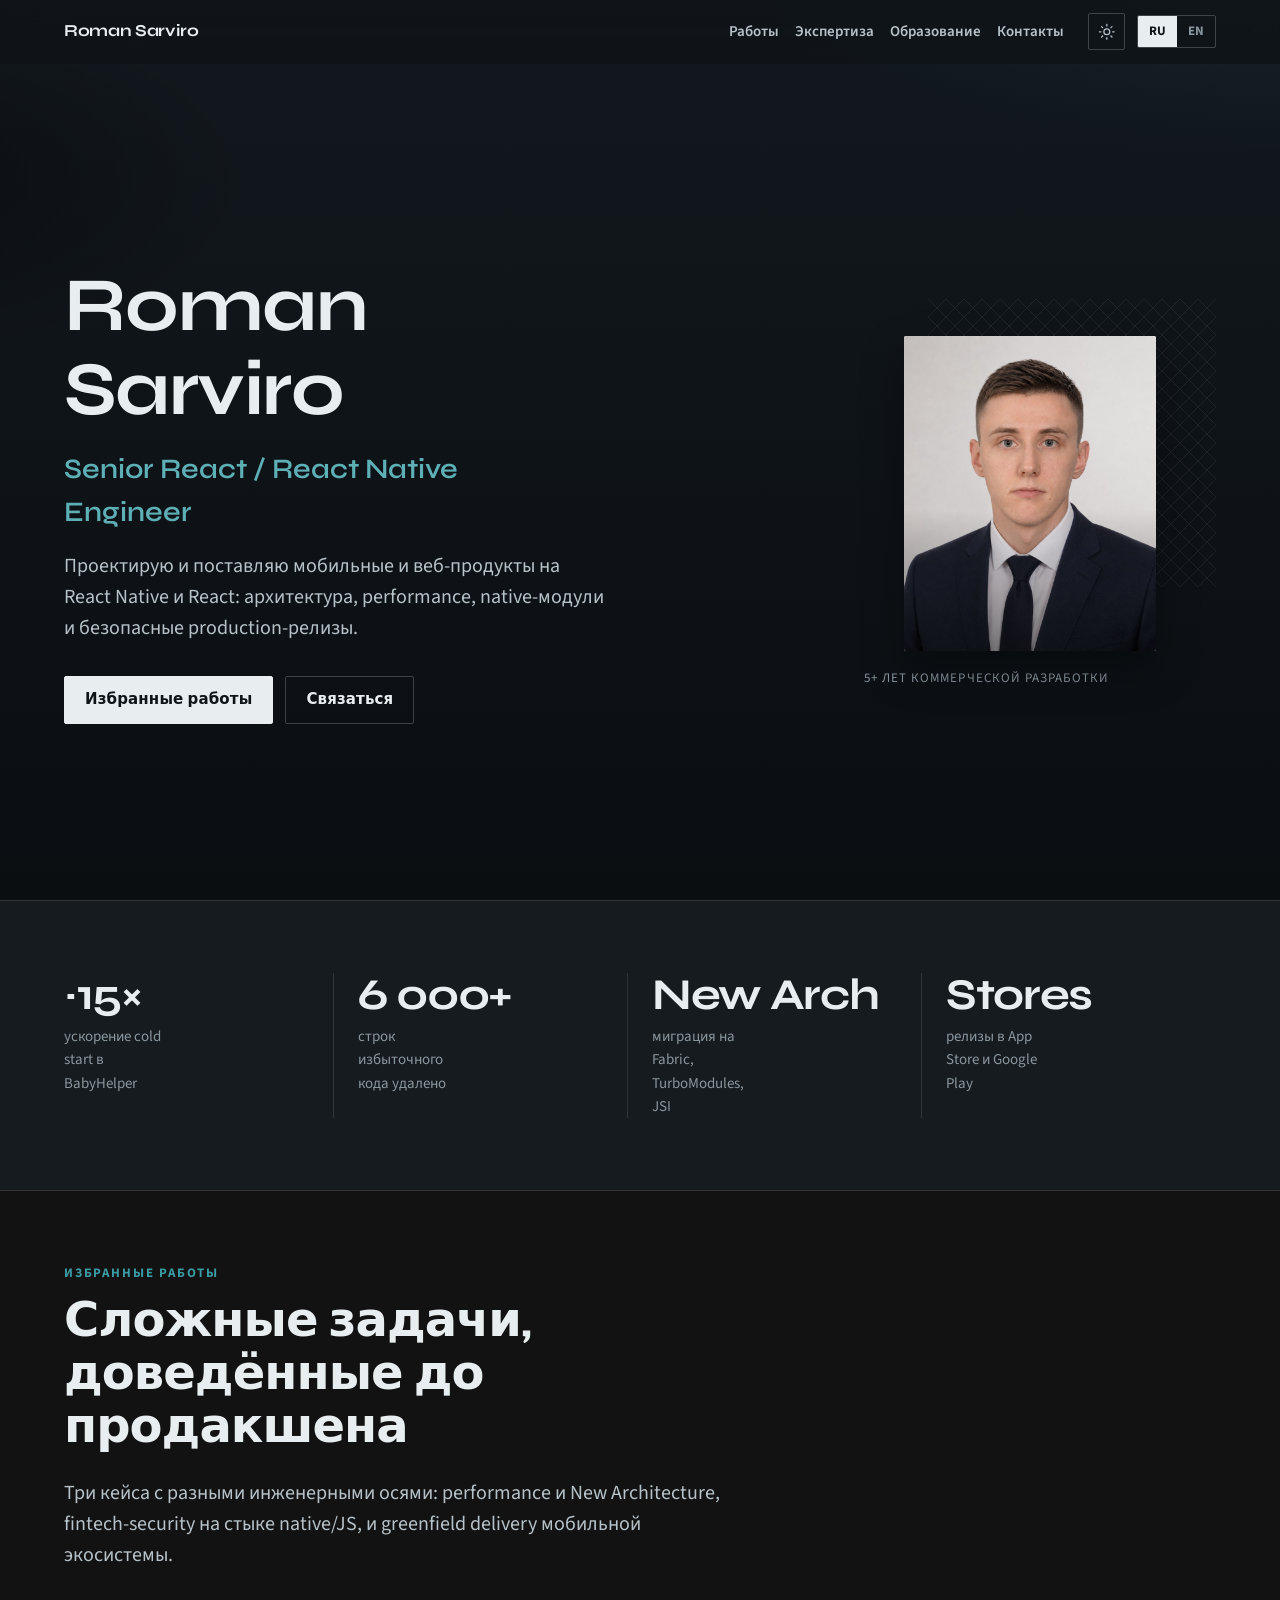
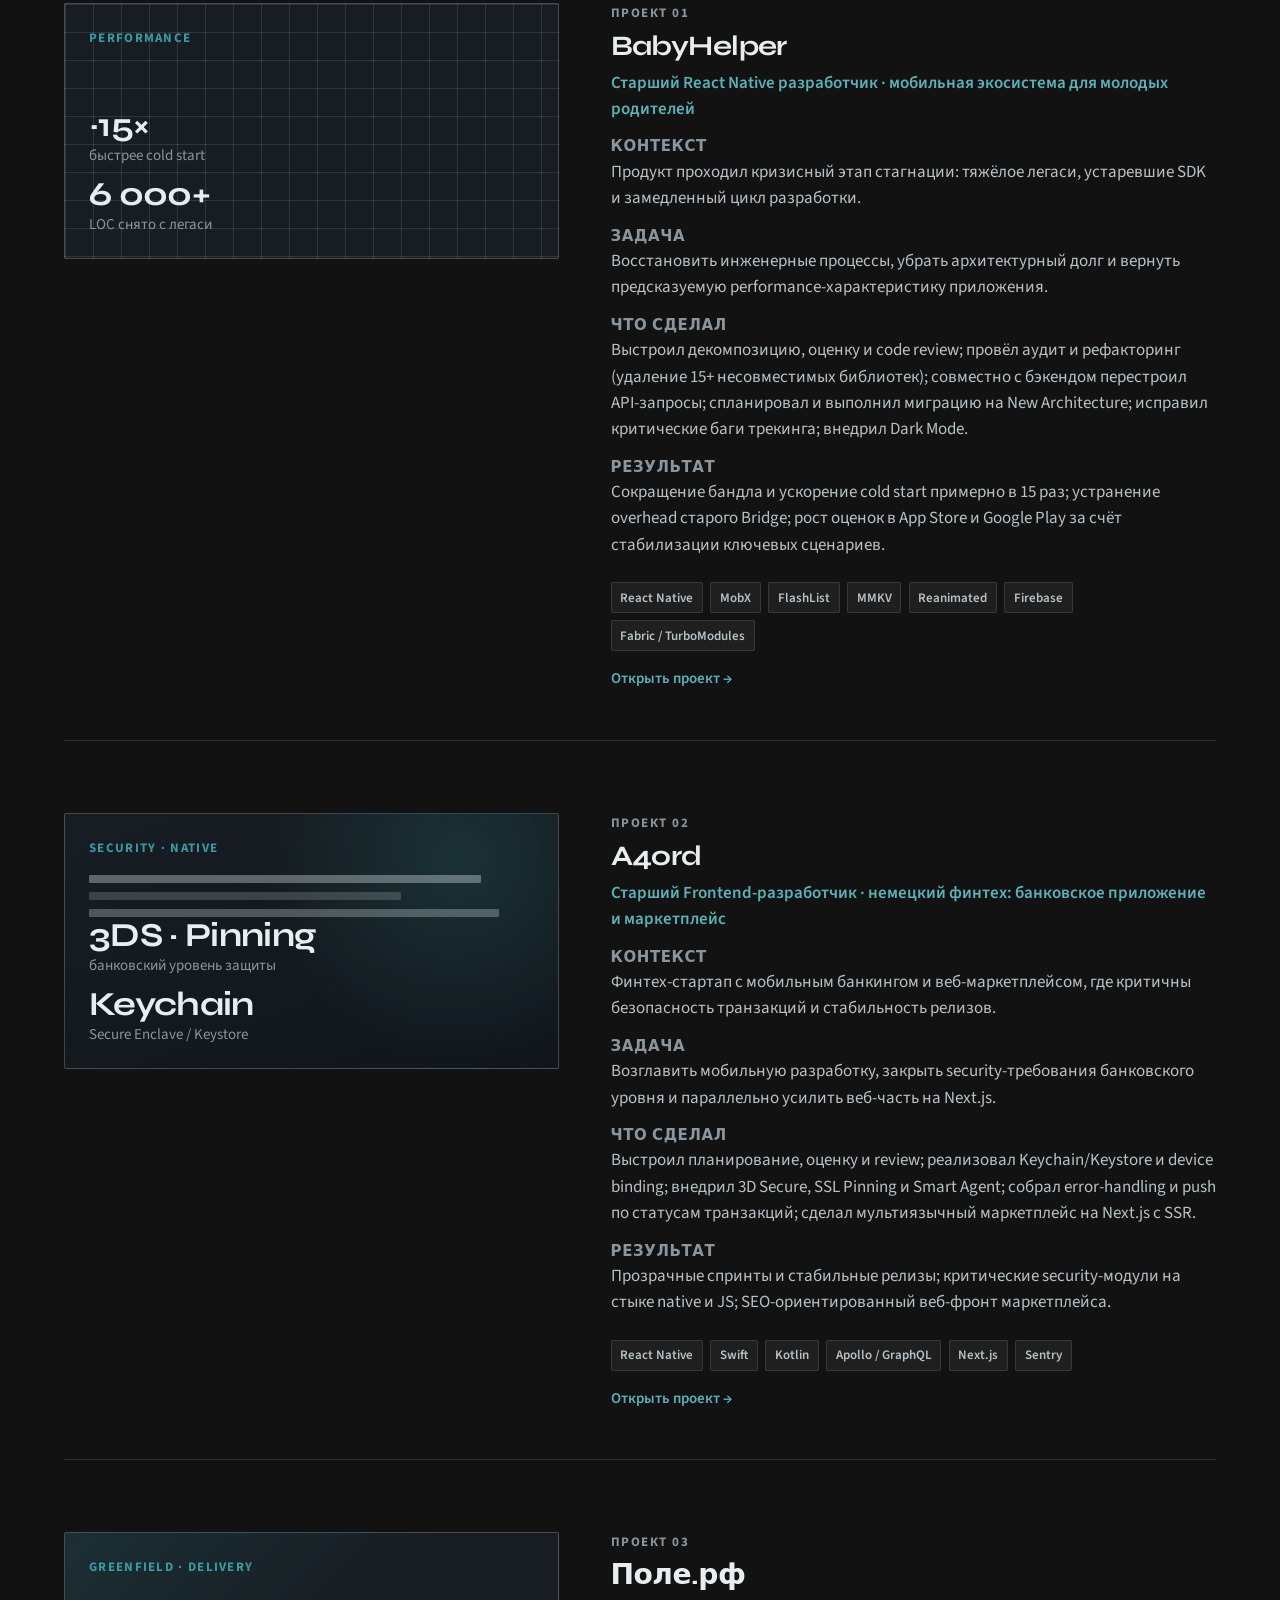
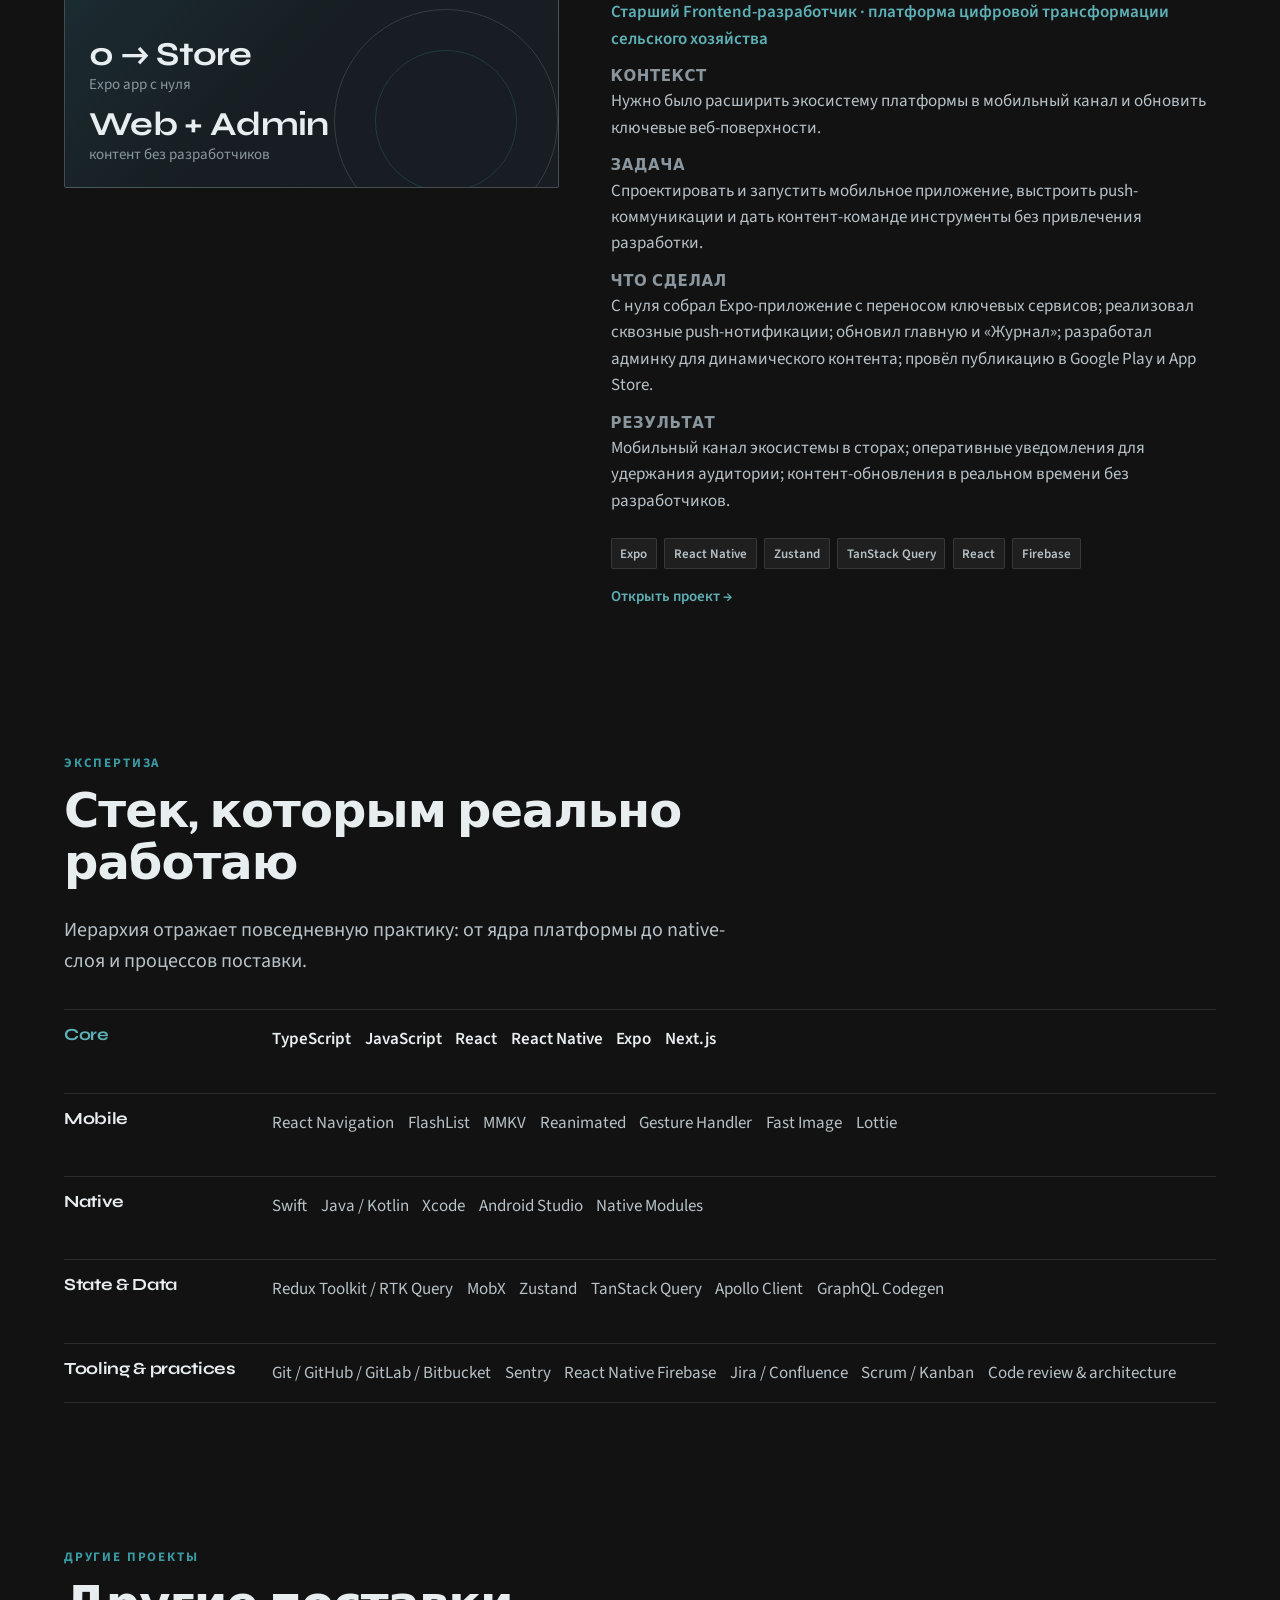
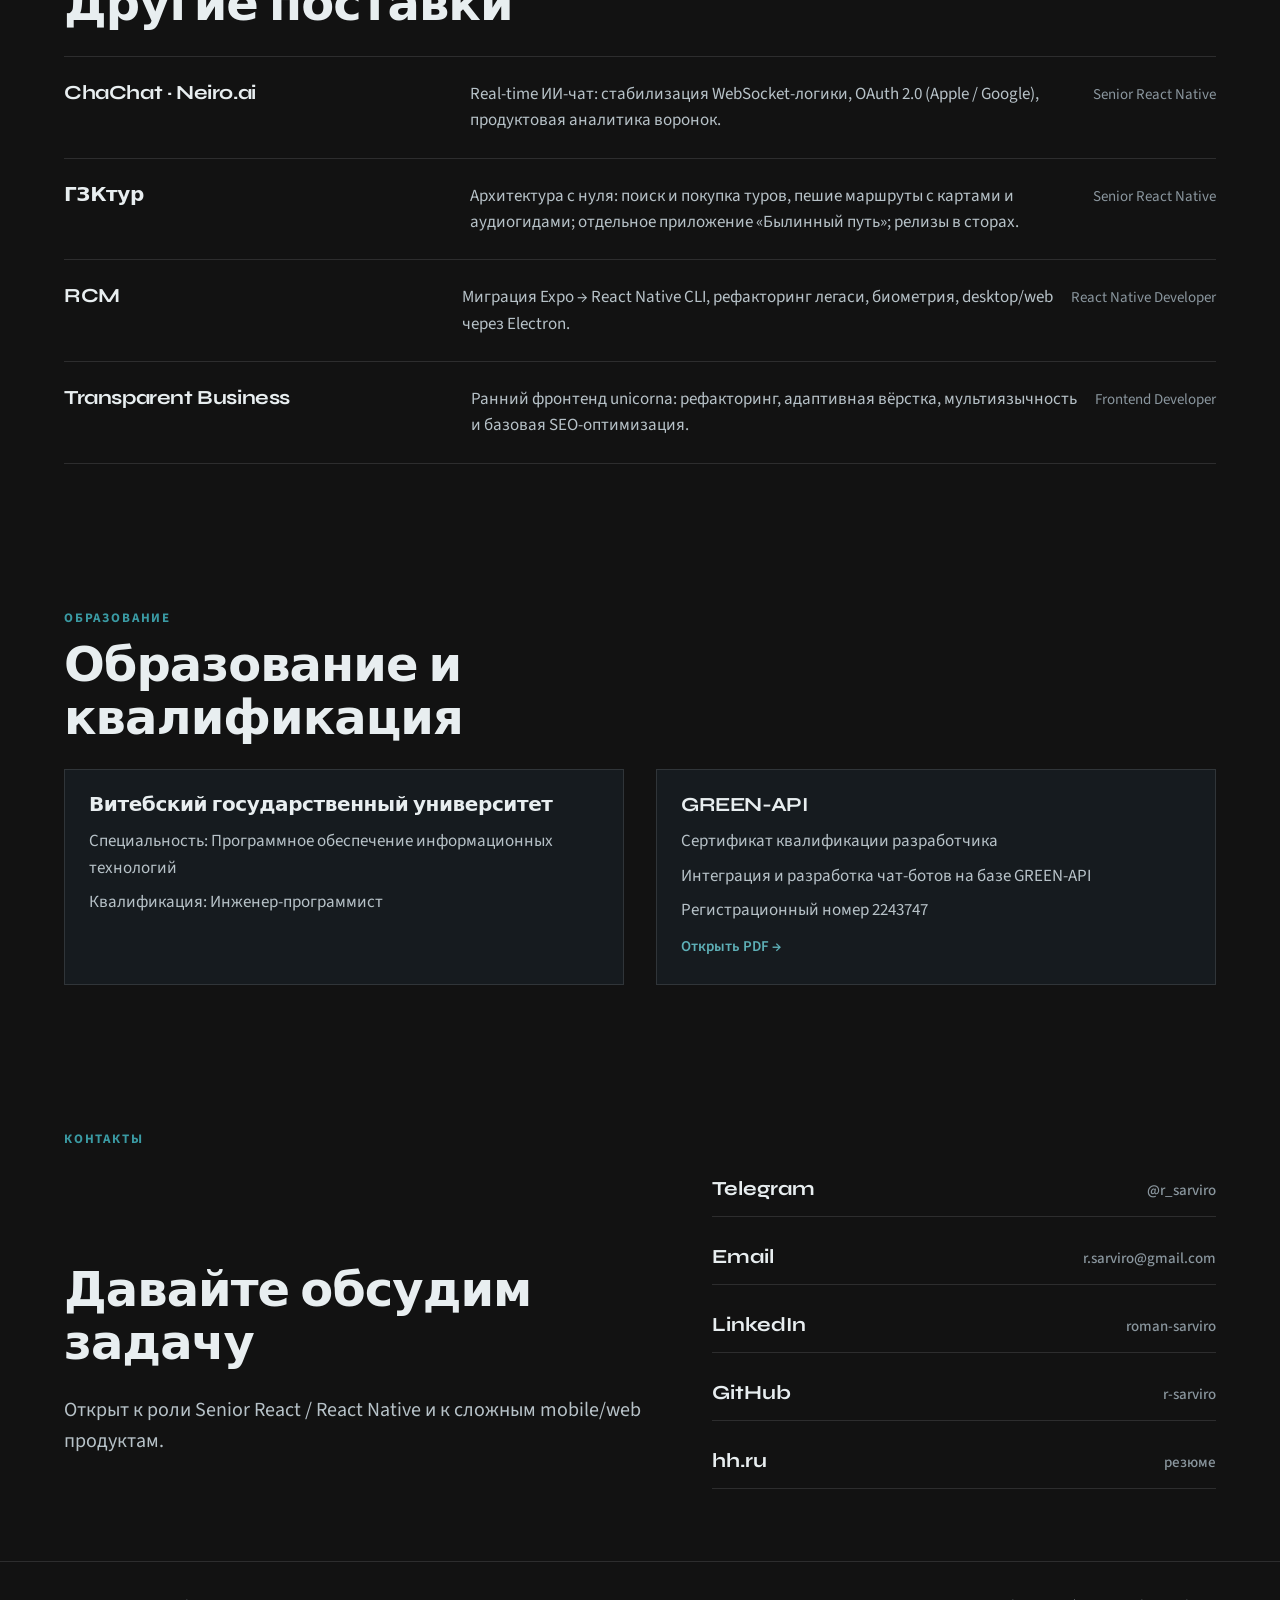
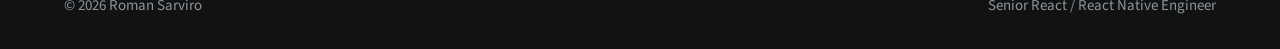
==== index.html @ 46eb02fe "Default to dark theme when no preference is stored." ====
<!DOCTYPE html>
<html lang="ru">
<head>
  <meta charset="utf-8">
  <meta name="viewport" content="width=device-width, initial-scale=1">
  <script>
    (() => {
      const k = "portfolio-theme";
      const stored = localStorage.getItem(k);
      const theme = stored || "dark";
      document.documentElement.setAttribute("data-theme", theme);
    })();
  </script>
  <title>Roman Sarviro — Senior React / React Native Engineer</title>
  <meta name="description" content="Портфолио Сарвиро Романа: Senior React / React Native инженер. Архитектура, performance, native-модули, production delivery и security-sensitive разработка.">
  <meta name="author" content="Roman Sarviro">
  <link rel="canonical" href="https://r-sarviro.github.io/portfolio/">
  <link rel="alternate" hreflang="ru" href="https://r-sarviro.github.io/portfolio/">
  <link rel="alternate" hreflang="en" href="https://r-sarviro.github.io/portfolio/en/">
  <link rel="alternate" hreflang="x-default" href="https://r-sarviro.github.io/portfolio/">

  <meta property="og:type" content="website">
  <meta property="og:locale" content="ru_RU">
  <meta property="og:title" content="Roman Sarviro — Senior React / React Native Engineer">
  <meta property="og:description" content="Mobile engineering, architecture, performance, native modules и production delivery.">
  <meta property="og:url" content="https://r-sarviro.github.io/portfolio/">
  <meta property="og:image" content="https://r-sarviro.github.io/portfolio/assets/roman-sarviro.jpg">

  <meta name="twitter:card" content="summary_large_image">
  <meta name="twitter:title" content="Roman Sarviro — Senior React / React Native Engineer">
  <meta name="twitter:description" content="Mobile engineering, architecture, performance, native modules и production delivery.">
  <meta name="twitter:image" content="https://r-sarviro.github.io/portfolio/assets/roman-sarviro.jpg">

  <link rel="icon" href="./favicon.svg" type="image/svg+xml">
  <link rel="preconnect" href="https://fonts.googleapis.com">
  <link rel="preconnect" href="https://fonts.gstatic.com" crossorigin>
  <link href="https://fonts.googleapis.com/css2?family=Source+Sans+3:wght@400;500;600;700&family=Syne:wght@600;700&display=swap" rel="stylesheet">
  <link rel="stylesheet" href="./css/tokens.css">
  <link rel="stylesheet" href="./css/base.css">
  <link rel="stylesheet" href="./css/layout.css">
  <link rel="stylesheet" href="./css/components.css">
</head>
<body>
  <a class="skip-link" href="#main">К основному содержимому</a>

  <header class="site-header">
    <div class="header-inner">
      <a class="brand" href="#top">Roman Sarviro</a>
      <button class="nav-toggle" type="button" aria-expanded="false" aria-controls="site-nav" aria-label="Открыть меню">
        <span class="nav-toggle-bars" aria-hidden="true"><span></span><span></span><span></span></span>
      </button>
      <nav class="nav" id="site-nav" aria-label="Основная навигация">
        <ul class="nav-list">
          <li><a href="#work">Работы</a></li>
          <li><a href="#expertise">Экспертиза</a></li>
          <li><a href="#credentials">Образование</a></li>
          <li><a href="#contact">Контакты</a></li>
        </ul>
        <div class="nav-actions">
          <button
            type="button"
            class="theme-toggle"
            data-theme-toggle
            data-label-to-dark="Переключить на тёмную тему"
            data-label-to-light="Переключить на светлую тему"
            aria-pressed="false"
            aria-label="Переключить на тёмную тему"
          >
            <svg class="icon-moon" viewBox="0 0 24 24" aria-hidden="true">
              <path d="M21 14.5A8.5 8.5 0 0 1 9.5 3 7 7 0 1 0 21 14.5z"/>
            </svg>
            <svg class="icon-sun" viewBox="0 0 24 24" aria-hidden="true">
              <circle cx="12" cy="12" r="4"/>
              <path d="M12 2v2M12 20v2M4.9 4.9l1.4 1.4M17.7 17.7l1.4 1.4M2 12h2M20 12h2M4.9 19.1l1.4-1.4M17.7 6.3l1.4-1.4"/>
            </svg>
          </button>
          <div class="locale-switch" aria-label="Язык">
            <a href="./" aria-current="page">RU</a>
            <a href="./en/">EN</a>
          </div>
        </div>
      </nav>
    </div>
  </header>

  <main id="main">
    <section class="hero" id="top" aria-labelledby="hero-name">
      <div class="hero-copy">
        <h1 class="hero-name" id="hero-name">Roman Sarviro</h1>
        <p class="hero-role">Senior React / React Native Engineer</p>
        <p class="hero-lead">
          Проектирую и поставляю мобильные и веб-продукты на React Native и React:
          архитектура, performance, native-модули и безопасные production-релизы.
        </p>
        <div class="hero-actions">
          <a class="btn btn-primary" href="#work">Избранные работы</a>
          <a class="btn btn-ghost" href="#contact">Связаться</a>
        </div>
      </div>
      <div class="hero-media">
        <figure class="portrait-frame">
          <img
            src="./assets/roman-sarviro.jpg"
            alt="Портрет Романа Сарвиро"
            width="640"
            height="800"
            fetchpriority="high"
          >
        </figure>
        <p class="portrait-caption">5+ лет коммерческой разработки</p>
      </div>
    </section>

    <section class="impact" aria-label="Ключевые результаты">
      <div class="section">
        <div class="impact-grid reveal">
          <div class="impact-item">
            <div class="impact-value">~15×</div>
            <p class="impact-label">ускорение cold start в BabyHelper</p>
          </div>
          <div class="impact-item">
            <div class="impact-value">6&nbsp;000+</div>
            <p class="impact-label">строк избыточного кода удалено</p>
          </div>
          <div class="impact-item">
            <div class="impact-value">New Arch</div>
            <p class="impact-label">миграция на Fabric, TurboModules, JSI</p>
          </div>
          <div class="impact-item">
            <div class="impact-value">Stores</div>
            <p class="impact-label">релизы в App Store и Google Play</p>
          </div>
        </div>
      </div>
    </section>

    <section class="section" id="work" aria-labelledby="work-title">
      <p class="section-label reveal">Избранные работы</p>
      <h2 class="section-title reveal" id="work-title">Сложные задачи, доведённые до продакшена</h2>
      <p class="section-lead reveal">
        Три кейса с разными инженерными осями: performance и New Architecture,
        fintech-security на стыке native/JS, и greenfield delivery мобильной экосистемы.
      </p>

      <div class="cases">
        <article class="case reveal" aria-labelledby="case-babyhelper">
          <div class="case-visual viz-grid" aria-hidden="true">
            <div class="case-visual-inner">
              <span class="case-visual-tag">Performance</span>
              <div class="case-metric-stack">
                <p class="case-metric">~15×<span>быстрее cold start</span></p>
                <p class="case-metric">6&nbsp;000+<span>LOC снято с легаси</span></p>
              </div>
            </div>
          </div>
          <div class="case-body">
            <p class="case-kicker">Проект 01</p>
            <h3 class="case-title" id="case-babyhelper">
              <a href="https://babyhelper.ru/" target="_blank" rel="noopener noreferrer">BabyHelper</a>
            </h3>
            <p class="case-role">Старший React Native разработчик · мобильная экосистема для молодых родителей</p>
            <div class="case-story">
              <div class="case-step">
                <h4>Контекст</h4>
                <p>Продукт проходил кризисный этап стагнации: тяжёлое легаси, устаревшие SDK и замедленный цикл разработки.</p>
              </div>
              <div class="case-step">
                <h4>Задача</h4>
                <p>Восстановить инженерные процессы, убрать архитектурный долг и вернуть предсказуемую performance-характеристику приложения.</p>
              </div>
              <div class="case-step">
                <h4>Что сделал</h4>
                <p>Выстроил декомпозицию, оценку и code review; провёл аудит и рефакторинг (удаление 15+ несовместимых библиотек); совместно с бэкендом перестроил API-запросы; спланировал и выполнил миграцию на New Architecture; исправил критические баги трекинга; внедрил Dark Mode.</p>
              </div>
              <div class="case-step">
                <h4>Результат</h4>
                <p>Сокращение бандла и ускорение cold start примерно в 15 раз; устранение overhead старого Bridge; рост оценок в App Store и Google Play за счёт стабилизации ключевых сценариев.</p>
              </div>
            </div>
            <div class="tech-row" aria-label="Технологии">
              <span>React Native</span><span>MobX</span><span>FlashList</span><span>MMKV</span><span>Reanimated</span><span>Firebase</span><span>Fabric / TurboModules</span>
            </div>
            <a class="case-link" href="https://babyhelper.ru/" target="_blank" rel="noopener noreferrer">Открыть проект →</a>
          </div>
        </article>

        <article class="case reveal" aria-labelledby="case-a4ord">
          <div class="case-visual viz-security" aria-hidden="true">
            <div class="case-visual-inner">
              <span class="case-visual-tag">Security · Native</span>
              <div class="bars"><i></i><i></i><i></i></div>
              <div class="case-metric-stack">
                <p class="case-metric">3DS · Pinning<span>банковский уровень защиты</span></p>
                <p class="case-metric">Keychain<span>Secure Enclave / Keystore</span></p>
              </div>
            </div>
          </div>
          <div class="case-body">
            <p class="case-kicker">Проект 02</p>
            <h3 class="case-title" id="case-a4ord">
              <a href="https://a4ord.de/" target="_blank" rel="noopener noreferrer">A4ord</a>
            </h3>
            <p class="case-role">Старший Frontend-разработчик · немецкий финтех: банковское приложение и маркетплейс</p>
            <div class="case-story">
              <div class="case-step">
                <h4>Контекст</h4>
                <p>Финтех-стартап с мобильным банкингом и веб-маркетплейсом, где критичны безопасность транзакций и стабильность релизов.</p>
              </div>
              <div class="case-step">
                <h4>Задача</h4>
                <p>Возглавить мобильную разработку, закрыть security-требования банковского уровня и параллельно усилить веб-часть на Next.js.</p>
              </div>
              <div class="case-step">
                <h4>Что сделал</h4>
                <p>Выстроил планирование, оценку и review; реализовал Keychain/Keystore и device binding; внедрил 3D Secure, SSL Pinning и Smart Agent; собрал error-handling и push по статусам транзакций; сделал мультиязычный маркетплейс на Next.js с SSR.</p>
              </div>
              <div class="case-step">
                <h4>Результат</h4>
                <p>Прозрачные спринты и стабильные релизы; критические security-модули на стыке native и JS; SEO-ориентированный веб-фронт маркетплейса.</p>
              </div>
            </div>
            <div class="tech-row" aria-label="Технологии">
              <span>React Native</span><span>Swift</span><span>Kotlin</span><span>Apollo / GraphQL</span><span>Next.js</span><span>Sentry</span>
            </div>
            <a class="case-link" href="https://a4ord.de/" target="_blank" rel="noopener noreferrer">Открыть проект →</a>
          </div>
        </article>

        <article class="case reveal" aria-labelledby="case-pole">
          <div class="case-visual viz-launch" aria-hidden="true">
            <div class="viz-orbit"></div>
            <div class="case-visual-inner">
              <span class="case-visual-tag">Greenfield · Delivery</span>
              <div class="case-metric-stack">
                <p class="case-metric">0 → Store<span>Expo app с нуля</span></p>
                <p class="case-metric">Web + Admin<span>контент без разработчиков</span></p>
              </div>
            </div>
          </div>
          <div class="case-body">
            <p class="case-kicker">Проект 03</p>
            <h3 class="case-title" id="case-pole">
              <a href="https://xn--e1alid.xn--p1ai/" target="_blank" rel="noopener noreferrer">Поле.рф</a>
            </h3>
            <p class="case-role">Старший Frontend-разработчик · платформа цифровой трансформации сельского хозяйства</p>
            <div class="case-story">
              <div class="case-step">
                <h4>Контекст</h4>
                <p>Нужно было расширить экосистему платформы в мобильный канал и обновить ключевые веб-поверхности.</p>
              </div>
              <div class="case-step">
                <h4>Задача</h4>
                <p>Спроектировать и запустить мобильное приложение, выстроить push-коммуникации и дать контент-команде инструменты без привлечения разработки.</p>
              </div>
              <div class="case-step">
                <h4>Что сделал</h4>
                <p>С нуля собрал Expo-приложение с переносом ключевых сервисов; реализовал сквозные push-нотификации; обновил главную и «Журнал»; разработал админку для динамического контента; провёл публикацию в Google Play и App Store.</p>
              </div>
              <div class="case-step">
                <h4>Результат</h4>
                <p>Мобильный канал экосистемы в сторах; оперативные уведомления для удержания аудитории; контент-обновления в реальном времени без разработчиков.</p>
              </div>
            </div>
            <div class="tech-row" aria-label="Технологии">
              <span>Expo</span><span>React Native</span><span>Zustand</span><span>TanStack Query</span><span>React</span><span>Firebase</span>
            </div>
            <a class="case-link" href="https://xn--e1alid.xn--p1ai/" target="_blank" rel="noopener noreferrer">Открыть проект →</a>
          </div>
        </article>
      </div>
    </section>

    <section class="section" id="expertise" aria-labelledby="expertise-title">
      <p class="section-label reveal">Экспертиза</p>
      <h2 class="section-title reveal" id="expertise-title">Стек, которым реально работаю</h2>
      <p class="section-lead reveal">Иерархия отражает повседневную практику: от ядра платформы до native-слоя и процессов поставки.</p>

      <div class="expertise-grid reveal">
        <div class="expertise-group core">
          <h3>Core</h3>
          <ul>
            <li>TypeScript</li>
            <li>JavaScript</li>
            <li>React</li>
            <li>React Native</li>
            <li>Expo</li>
            <li>Next.js</li>
          </ul>
        </div>
        <div class="expertise-group">
          <h3>Mobile</h3>
          <ul>
            <li>React Navigation</li>
            <li>FlashList</li>
            <li>MMKV</li>
            <li>Reanimated</li>
            <li>Gesture Handler</li>
            <li>Fast Image</li>
            <li>Lottie</li>
          </ul>
        </div>
        <div class="expertise-group">
          <h3>Native</h3>
          <ul>
            <li>Swift</li>
            <li>Java / Kotlin</li>
            <li>Xcode</li>
            <li>Android Studio</li>
            <li>Native Modules</li>
          </ul>
        </div>
        <div class="expertise-group">
          <h3>State &amp; Data</h3>
          <ul>
            <li>Redux Toolkit / RTK Query</li>
            <li>MobX</li>
            <li>Zustand</li>
            <li>TanStack Query</li>
            <li>Apollo Client</li>
            <li>GraphQL Codegen</li>
          </ul>
        </div>
        <div class="expertise-group">
          <h3>Tooling &amp; practices</h3>
          <ul>
            <li>Git / GitHub / GitLab / Bitbucket</li>
            <li>Sentry</li>
            <li>React Native Firebase</li>
            <li>Jira / Confluence</li>
            <li>Scrum / Kanban</li>
            <li>Code review &amp; architecture</li>
          </ul>
        </div>
      </div>
    </section>

    <section class="section" id="more" aria-labelledby="more-title">
      <p class="section-label reveal">Другие проекты</p>
      <h2 class="section-title reveal" id="more-title">Другие поставки</h2>
      <ul class="more-list">
        <li class="more-item reveal">
          <h3><a href="https://chachat.app/" target="_blank" rel="noopener noreferrer">ChaChat · Neiro.ai</a></h3>
          <p>Real-time ИИ-чат: стабилизация WebSocket-логики, OAuth 2.0 (Apple / Google), продуктовая аналитика воронок.</p>
          <span class="more-role">Senior React Native</span>
        </li>
        <li class="more-item reveal">
          <h3>ГЗКтур</h3>
          <p>Архитектура с нуля: поиск и покупка туров, пешие маршруты с картами и аудиогидами; отдельное приложение «Былинный путь»; релизы в сторах.</p>
          <span class="more-role">Senior React Native</span>
        </li>
        <li class="more-item reveal">
          <h3><a href="https://www.mbsicorp.com/recovery-connect-mobile" target="_blank" rel="noopener noreferrer">RCM</a></h3>
          <p>Миграция Expo → React Native CLI, рефакторинг легаси, биометрия, desktop/web через Electron.</p>
          <span class="more-role">React Native Developer</span>
        </li>
        <li class="more-item reveal">
          <h3><a href="https://transparentbusiness.com/" target="_blank" rel="noopener noreferrer">Transparent Business</a></h3>
          <p>Ранний фронтенд unicorna: рефакторинг, адаптивная вёрстка, мультиязычность и базовая SEO-оптимизация.</p>
          <span class="more-role">Frontend Developer</span>
        </li>
      </ul>
    </section>

    <section class="section" id="credentials" aria-labelledby="credentials-title">
      <p class="section-label reveal">Образование</p>
      <h2 class="section-title reveal" id="credentials-title">Образование и квалификация</h2>
      <div class="creds-grid">
        <div class="cred-block reveal">
          <h3>Витебский государственный университет</h3>
          <ul>
            <li>Специальность: Программное обеспечение информационных технологий</li>
            <li>Квалификация: Инженер-программист</li>
          </ul>
        </div>
        <a
          class="cred-block reveal"
          href="./assets/green-api-certificate.pdf"
          target="_blank"
          rel="noopener noreferrer"
          aria-label="Открыть сертификат GREEN-API в PDF"
        >
          <h3>GREEN-API</h3>
          <ul>
            <li>Сертификат квалификации разработчика</li>
            <li>Интеграция и разработка чат-ботов на базе GREEN-API</li>
            <li>Регистрационный номер 2243747</li>
          </ul>
          <span class="cred-action">Открыть PDF →</span>
        </a>
      </div>
    </section>

    <section class="section" id="contact" aria-labelledby="contact-title">
      <p class="section-label reveal">Контакты</p>
      <div class="contact-panel">
        <div>
          <h2 class="section-title reveal" id="contact-title">Давайте обсудим задачу</h2>
          <p class="section-lead reveal">Открыт к роли Senior React / React Native и к сложным mobile/web продуктам.</p>
        </div>
        <ul class="contact-links reveal">
          <li><a href="https://t.me/r_sarviro">Telegram <span>@r_sarviro</span></a></li>
          <li><a href="mailto:r.sarviro@gmail.com">Email <span>r.sarviro@gmail.com</span></a></li>
          <li><a href="https://www.linkedin.com/in/roman-sarviro-22014b246/?locale=ru-RU">LinkedIn <span>roman-sarviro</span></a></li>
          <li><a href="https://github.com/r-sarviro">GitHub <span>r-sarviro</span></a></li>
          <li><a href="https://hh.ru/resume/9f227656ff10aa53c80039ed1f624e5a383946">hh.ru <span>резюме</span></a></li>
        </ul>
      </div>
    </section>
  </main>

  <footer class="site-footer">
    <div class="footer-inner">
      <p>© <span id="year"></span> Roman Sarviro</p>
      <p>Senior React / React Native Engineer</p>
    </div>
  </footer>

  <script>
    document.getElementById("year").textContent = String(new Date().getFullYear());
  </script>
  <script src="./js/main.js" defer></script>
</body>
</html>
---- css/tokens.css ----
:root,
[data-theme="light"] {
  --ink: #0f1419;
  --ink-soft: #2a323a;
  --muted: #5c6670;
  --line: rgba(15, 20, 25, 0.12);
  --line-strong: rgba(15, 20, 25, 0.22);
  --paper: #eef1f2;
  --paper-elevated: #f7f9fa;
  --accent: #1f6f78;
  --accent-deep: #15555c;
  --accent-soft: rgba(31, 111, 120, 0.12);
  --focus: #1f6f78;
  --shadow-soft: 0 18px 40px rgba(15, 20, 25, 0.08);

  --header-bg: rgba(245, 247, 248, 0.86);
  --surface-tint: rgba(247, 249, 250, 0.72);
  --body-grad-start: #f5f7f8;
  --body-grad-mid: var(--paper);
  --body-grad-end: #e6ebed;
  --body-glow-accent: rgba(31, 111, 120, 0.1);
  --body-glow-ink: rgba(15, 20, 25, 0.05);
  --tech-chip-bg: rgba(255, 255, 255, 0.35);
  --btn-on-ink: #ffffff;
  --portrait-scrim: rgba(15, 20, 25, 0.28);
  --viz-grad-start: #f7f9fa;
  --viz-grad-end: #dde5e7;
  --viz-launch-glow: rgba(31, 111, 120, 0.08);
}

[data-theme="dark"] {
  --ink: #e8eef0;
  --ink-soft: #b7c2c8;
  --muted: #8a969e;
  --line: rgba(232, 238, 240, 0.12);
  --line-strong: rgba(232, 238, 240, 0.22);
  --paper: #0f1419;
  --paper-elevated: #171d22;
  --accent: #3a9aa3;
  --accent-deep: #5eb0b7;
  --accent-soft: rgba(58, 154, 163, 0.18);
  --focus: #5eb0b7;
  --shadow-soft: 0 18px 40px rgba(0, 0, 0, 0.35);

  --header-bg: rgba(15, 20, 25, 0.88);
  --surface-tint: rgba(23, 29, 34, 0.85);
  --body-grad-start: #12181d;
  --body-grad-mid: var(--paper);
  --body-grad-end: #0a0e11;
  --body-glow-accent: rgba(58, 154, 163, 0.12);
  --body-glow-ink: rgba(0, 0, 0, 0.35);
  --tech-chip-bg: rgba(255, 255, 255, 0.06);
  --btn-on-ink: #0f1419;
  --portrait-scrim: rgba(0, 0, 0, 0.45);
  --viz-grad-start: #171d22;
  --viz-grad-end: #10161b;
  --viz-launch-glow: rgba(58, 154, 163, 0.14);
}

:root {
  --font-display: "Syne", system-ui, sans-serif;
  --font-body: "Source Sans 3", "Source Sans Pro", system-ui, sans-serif;

  --space-1: 0.25rem;
  --space-2: 0.5rem;
  --space-3: 0.75rem;
  --space-4: 1rem;
  --space-5: 1.5rem;
  --space-6: 2rem;
  --space-7: 3rem;
  --space-8: 4.5rem;
  --space-9: 7rem;

  --radius-sm: 2px;
  --max: 72rem;
  --gutter: clamp(1.25rem, 4vw, 2.5rem);

  --text-xs: 0.8125rem;
  --text-sm: 0.9375rem;
  --text-base: 1.0625rem;
  --text-lg: 1.25rem;
  --text-xl: clamp(1.5rem, 2.2vw, 1.875rem);
  --text-2xl: clamp(2rem, 4vw, 3rem);
  --text-3xl: clamp(2.75rem, 7vw, 4.75rem);

  --ease: cubic-bezier(0.22, 1, 0.36, 1);
  --header-h: 4rem;
}
---- css/base.css ----
*,
*::before,
*::after {
  box-sizing: border-box;
}

html {
  scroll-behavior: smooth;
  scroll-padding-top: calc(var(--header-h) + 1rem);
  color-scheme: light dark;
  overflow-x: clip;
}

@media (prefers-reduced-motion: reduce) {
  html {
    scroll-behavior: auto;
  }

  *,
  *::before,
  *::after {
    animation-duration: 0.01ms !important;
    animation-iteration-count: 1 !important;
    transition-duration: 0.01ms !important;
  }
}

body {
  margin: 0;
  font-family: var(--font-body);
  font-size: var(--text-base);
  line-height: 1.55;
  color: var(--ink);
  background:
    radial-gradient(ellipse 80% 50% at 100% -10%, var(--body-glow-accent), transparent 55%),
    radial-gradient(ellipse 60% 40% at -10% 20%, var(--body-glow-ink), transparent 50%),
    linear-gradient(180deg, var(--body-grad-start) 0%, var(--body-grad-mid) 42%, var(--body-grad-end) 100%);
  background-attachment: fixed;
  min-height: 100vh;
  overflow-x: clip;
  -webkit-font-smoothing: antialiased;
  text-rendering: optimizeLegibility;
  transition: color 0.25s var(--ease), background 0.25s var(--ease);
}

img {
  max-width: 100%;
  height: auto;
  display: block;
}

a {
  color: var(--accent-deep);
  text-decoration-thickness: 1px;
  text-underline-offset: 0.18em;
  transition: color 0.2s var(--ease);
}

a:hover {
  color: var(--accent);
}

a:focus-visible,
button:focus-visible,
.nav-toggle:focus-visible {
  outline: 2px solid var(--focus);
  outline-offset: 3px;
}

h1,
h2,
h3,
h4 {
  font-family: var(--font-display);
  font-weight: 700;
  line-height: 1.1;
  letter-spacing: -0.02em;
  margin: 0;
}

p {
  margin: 0;
}

ul,
ol {
  margin: 0;
  padding: 0;
}

button {
  font: inherit;
  color: inherit;
  background: none;
  border: 0;
  cursor: pointer;
}

.skip-link {
  position: absolute;
  left: var(--gutter);
  top: -100px;
  z-index: 1000;
  padding: 0.75rem 1rem;
  background: var(--ink);
  color: var(--paper);
  text-decoration: none;
  border-radius: var(--radius-sm);
}

.skip-link:focus {
  top: 0.75rem;
}

.sr-only {
  position: absolute;
  width: 1px;
  height: 1px;
  padding: 0;
  margin: -1px;
  overflow: hidden;
  clip: rect(0, 0, 0, 0);
  white-space: nowrap;
  border: 0;
}
---- css/layout.css ----
.site-header {
  position: sticky;
  top: 0;
  z-index: 100;
  height: var(--header-h);
  display: flex;
  align-items: center;
  backdrop-filter: blur(14px);
  background: var(--header-bg);
  border-bottom: 1px solid transparent;
  transition: border-color 0.25s var(--ease), background 0.25s var(--ease);
}

.site-header.is-scrolled {
  border-bottom-color: var(--line);
}

.header-inner {
  width: min(100% - 2 * var(--gutter), var(--max));
  margin-inline: auto;
  display: flex;
  align-items: center;
  justify-content: space-between;
  gap: var(--space-4);
}

.brand {
  font-family: var(--font-display);
  font-weight: 700;
  font-size: 1.05rem;
  letter-spacing: -0.02em;
  color: var(--ink);
  text-decoration: none;
}

.brand:hover {
  color: var(--accent-deep);
}

.nav {
  display: flex;
  align-items: center;
  gap: var(--space-5);
}

.nav-list {
  display: flex;
  align-items: center;
  gap: var(--space-4);
  list-style: none;
}

.nav-list a {
  color: var(--ink-soft);
  text-decoration: none;
  font-size: var(--text-sm);
  font-weight: 600;
}

.nav-list a:hover,
.nav-list a[aria-current="true"] {
  color: var(--accent-deep);
}

.nav-actions {
  display: flex;
  align-items: center;
  gap: var(--space-3);
}

.locale-switch {
  display: inline-flex;
  border: 1px solid var(--line-strong);
  border-radius: var(--radius-sm);
  overflow: hidden;
}

.locale-switch a {
  padding: 0.35rem 0.65rem;
  font-size: var(--text-xs);
  font-weight: 700;
  letter-spacing: 0.04em;
  text-decoration: none;
  color: var(--muted);
  background: transparent;
}

.locale-switch a[aria-current="page"] {
  background: var(--ink);
  color: var(--paper);
}

.theme-toggle {
  display: inline-grid;
  place-items: center;
  width: 2.35rem;
  height: 2.35rem;
  border: 1px solid var(--line-strong);
  border-radius: var(--radius-sm);
  color: var(--ink-soft);
  transition: color 0.2s var(--ease), border-color 0.2s var(--ease), background 0.2s var(--ease);
}

.theme-toggle:hover {
  color: var(--accent-deep);
  border-color: var(--accent);
}

.theme-toggle svg {
  width: 1.1rem;
  height: 1.1rem;
}

.theme-toggle .icon-moon {
  fill: currentColor;
  stroke: none;
}

.theme-toggle .icon-sun {
  fill: none;
  stroke: currentColor;
  stroke-width: 1.75;
  stroke-linecap: round;
  stroke-linejoin: round;
}

.theme-toggle .icon-sun,
.theme-toggle .icon-moon {
  display: none;
}

[data-theme="light"] .theme-toggle .icon-moon,
[data-theme="dark"] .theme-toggle .icon-sun {
  display: block;
}

.nav-toggle {
  display: none;
  width: 2.5rem;
  height: 2.5rem;
  place-items: center;
  border: 1px solid var(--line-strong);
  border-radius: var(--radius-sm);
}

.nav-toggle-bars {
  width: 1.1rem;
  height: 0.75rem;
  display: flex;
  flex-direction: column;
  justify-content: space-between;
}

.nav-toggle-bars span {
  display: block;
  height: 1.5px;
  background: var(--ink);
}

.section {
  width: min(100% - 2 * var(--gutter), var(--max));
  margin-inline: auto;
  padding-block: var(--space-8);
}

.section-label {
  display: block;
  font-size: var(--text-xs);
  font-weight: 700;
  letter-spacing: 0.14em;
  text-transform: uppercase;
  color: var(--accent);
  margin-bottom: var(--space-3);
}

.section-title {
  font-size: var(--text-2xl);
  max-width: 18ch;
  margin-bottom: var(--space-5);
}

.section-lead {
  max-width: 42rem;
  color: var(--ink-soft);
  font-size: var(--text-lg);
  margin-bottom: var(--space-6);
}

.reveal {
  opacity: 0;
  transform: translateY(18px);
  transition: opacity 0.7s var(--ease), transform 0.7s var(--ease);
}

.reveal.is-visible {
  opacity: 1;
  transform: none;
}

noscript .reveal,
html.no-js .reveal {
  opacity: 1;
  transform: none;
}

@media (prefers-reduced-motion: reduce) {
  .reveal {
    opacity: 1;
    transform: none;
    transition: none;
  }
}

.site-footer {
  border-top: 1px solid var(--line);
  padding: var(--space-6) var(--gutter);
}

.footer-inner {
  width: min(100%, var(--max));
  margin-inline: auto;
  display: flex;
  flex-wrap: wrap;
  justify-content: space-between;
  gap: var(--space-3);
  color: var(--muted);
  font-size: var(--text-sm);
}

@media (max-width: 860px) {
  .nav-toggle {
    display: grid;
  }

  .nav {
    position: fixed;
    inset: var(--header-h) 0 auto 0;
    flex-direction: column;
    align-items: stretch;
    gap: var(--space-4);
    padding: var(--space-5) var(--gutter) var(--space-6);
    background: var(--paper-elevated);
    border-bottom: 1px solid var(--line);
    transform: translateY(-120%);
    opacity: 0;
    pointer-events: none;
    transition: transform 0.35s var(--ease), opacity 0.35s var(--ease);
  }

  .nav.is-open {
    transform: none;
    opacity: 1;
    pointer-events: auto;
  }

  .nav-list {
    flex-direction: column;
    align-items: flex-start;
    gap: var(--space-3);
  }

  .nav-list a {
    font-size: var(--text-base);
  }
}
---- css/components.css ----
/* Buttons */
.btn {
  display: inline-flex;
  align-items: center;
  justify-content: center;
  gap: 0.5rem;
  min-height: 2.75rem;
  padding: 0.7rem 1.25rem;
  font-family: var(--font-display);
  font-weight: 700;
  font-size: var(--text-sm);
  letter-spacing: 0.01em;
  text-decoration: none;
  border-radius: var(--radius-sm);
  transition: background 0.2s var(--ease), color 0.2s var(--ease), border-color 0.2s var(--ease), transform 0.2s var(--ease);
}

.btn-primary {
  background: var(--ink);
  color: var(--paper);
  border: 1px solid var(--ink);
}

.btn-primary:hover {
  background: var(--accent-deep);
  border-color: var(--accent-deep);
  color: var(--btn-on-ink);
}

.btn-ghost {
  background: transparent;
  color: var(--ink);
  border: 1px solid var(--line-strong);
}

.btn-ghost:hover {
  border-color: var(--accent);
  color: var(--accent-deep);
}

/* Hero */
.hero {
  position: relative;
  width: min(100% - 2 * var(--gutter), var(--max));
  margin-inline: auto;
  min-height: calc(100svh - var(--header-h));
  display: grid;
  grid-template-columns: minmax(0, 1.15fr) minmax(0, 0.85fr);
  gap: clamp(2rem, 5vw, 4rem);
  align-items: center;
  align-content: center;
  padding-block: clamp(2.5rem, 8vh, 5rem) var(--space-7);
  overflow: hidden;
}

.hero-copy,
.hero-media {
  position: relative;
  z-index: 1;
}

.hero-name {
  font-size: var(--text-3xl);
  max-width: 10ch;
  margin-bottom: var(--space-4);
}

.hero-role {
  font-family: var(--font-display);
  font-size: var(--text-xl);
  font-weight: 600;
  color: var(--accent-deep);
  margin-bottom: var(--space-4);
  max-width: 22ch;
}

.hero-lead {
  max-width: 34rem;
  color: var(--ink-soft);
  font-size: var(--text-lg);
  margin-bottom: var(--space-6);
}

.hero-actions {
  display: flex;
  flex-wrap: wrap;
  gap: var(--space-3);
}

.hero-media {
  justify-self: end;
  width: min(100%, 22rem);
  /* room for the grid peeking behind the portrait */
  padding-top: 1.25rem;
  padding-right: 1.25rem;
}

.hero-media::before {
  content: "";
  position: absolute;
  top: 0;
  right: 0;
  width: min(88%, 18rem);
  aspect-ratio: 1;
  background:
    linear-gradient(135deg, transparent 48%, var(--line) 49%, var(--line) 50%, transparent 51%),
    linear-gradient(45deg, transparent 48%, var(--line) 49%, var(--line) 50%, transparent 51%);
  background-size: 18px 18px;
  opacity: 0.55;
  pointer-events: none;
  z-index: 0;
}

.portrait-frame {
  position: relative;
  z-index: 1;
  aspect-ratio: 4 / 5;
  overflow: hidden;
  border-radius: var(--radius-sm);
  box-shadow: var(--shadow-soft);
  background: var(--ink);
}

.portrait-frame img {
  width: 100%;
  height: 100%;
  object-fit: cover;
  object-position: center top;
  filter: contrast(1.02) saturate(0.92);
}

.portrait-frame::after {
  content: "";
  position: absolute;
  inset: 0;
  background: linear-gradient(180deg, transparent 55%, var(--portrait-scrim));
  pointer-events: none;
}

.portrait-caption {
  margin-top: var(--space-3);
  font-size: var(--text-xs);
  letter-spacing: 0.08em;
  text-transform: uppercase;
  color: var(--muted);
}

/* Impact */
.impact {
  border-block: 1px solid var(--line);
  background: var(--surface-tint);
}

.impact-grid {
  display: grid;
  grid-template-columns: repeat(4, minmax(0, 1fr));
  gap: var(--space-5);
}

.impact-item {
  padding-right: var(--space-4);
  border-right: 1px solid var(--line);
}

.impact-item:last-child {
  border-right: 0;
}

.impact-value {
  font-family: var(--font-display);
  font-size: clamp(2rem, 4vw, 2.75rem);
  font-weight: 700;
  letter-spacing: -0.03em;
  color: var(--ink);
  line-height: 1;
  margin-bottom: var(--space-2);
}

.impact-label {
  color: var(--muted);
  font-size: var(--text-sm);
  max-width: 16ch;
}

/* Case studies */
.cases {
  display: flex;
  flex-direction: column;
  gap: var(--space-8);
}

.case {
  display: grid;
  grid-template-columns: minmax(0, 0.9fr) minmax(0, 1.1fr);
  gap: clamp(1.5rem, 4vw, 3.5rem);
  align-items: start;
  padding-bottom: var(--space-7);
  border-bottom: 1px solid var(--line);
}

.case:last-child {
  border-bottom: 0;
  padding-bottom: 0;
}

.case-visual {
  position: relative;
  min-height: 16rem;
  border: 1px solid var(--line-strong);
  border-radius: var(--radius-sm);
  background: var(--paper-elevated);
  overflow: hidden;
  transition: border-color 0.25s var(--ease), transform 0.35s var(--ease);
}

.case:hover .case-visual,
.case:focus-within .case-visual {
  border-color: var(--accent);
  transform: translateY(-2px);
}

.case-visual-inner {
  position: absolute;
  inset: 0;
  padding: var(--space-5);
  display: flex;
  flex-direction: column;
  justify-content: space-between;
}

.case-visual-tag {
  font-size: var(--text-xs);
  font-weight: 700;
  letter-spacing: 0.1em;
  text-transform: uppercase;
  color: var(--accent);
}

.case-metric-stack {
  display: flex;
  flex-direction: column;
  gap: var(--space-3);
}

.case-metric {
  font-family: var(--font-display);
  font-size: clamp(1.5rem, 3vw, 2.1rem);
  font-weight: 700;
  letter-spacing: -0.02em;
  line-height: 1.1;
}

.case-metric span {
  display: block;
  margin-top: 0.25rem;
  font-family: var(--font-body);
  font-size: var(--text-sm);
  font-weight: 400;
  color: var(--muted);
  letter-spacing: 0;
}

.viz-grid {
  background-image:
    linear-gradient(var(--line) 1px, transparent 1px),
    linear-gradient(90deg, var(--line) 1px, transparent 1px);
  background-size: 28px 28px;
}

.viz-security {
  background:
    radial-gradient(circle at 80% 20%, var(--accent-soft), transparent 45%),
    linear-gradient(160deg, var(--viz-grad-start), var(--viz-grad-end));
}

.viz-security .bars {
  display: grid;
  gap: 0.55rem;
  margin-top: auto;
}

.viz-security .bars i {
  display: block;
  height: 8px;
  background: var(--ink);
  opacity: 0.18;
  border-radius: 1px;
}

.viz-security .bars i:nth-child(1) { width: 88%; opacity: 0.35; }
.viz-security .bars i:nth-child(2) { width: 70%; }
.viz-security .bars i:nth-child(3) { width: 92%; opacity: 0.28; }

.viz-launch {
  background:
    linear-gradient(135deg, var(--viz-launch-glow), transparent 50%),
    var(--viz-grad-start);
}

.viz-orbit {
  position: absolute;
  right: 0;
  bottom: -18%;
  width: min(70%, 14rem);
  aspect-ratio: 1;
  border: 1px solid var(--line-strong);
  border-radius: 50%;
  opacity: 0.7;
  pointer-events: none;
}

.viz-orbit::before {
  content: "";
  position: absolute;
  inset: 18%;
  border: 1px solid var(--accent);
  border-radius: 50%;
  opacity: 0.35;
}

.case-kicker {
  font-size: var(--text-xs);
  font-weight: 700;
  letter-spacing: 0.12em;
  text-transform: uppercase;
  color: var(--muted);
  margin-bottom: var(--space-2);
}

.case-title {
  font-size: var(--text-xl);
  margin-bottom: var(--space-2);
}

.case-title a,
.more-item h3 a {
  color: inherit;
  text-decoration: none;
  border-bottom: 1px solid transparent;
  transition: color 0.2s var(--ease), border-color 0.2s var(--ease);
}

.case-title a:hover,
.more-item h3 a:hover {
  color: var(--accent-deep);
  border-bottom-color: var(--accent);
}

.case-link {
  display: inline-flex;
  align-items: center;
  gap: 0.35rem;
  margin-top: var(--space-4);
  font-size: var(--text-sm);
  font-weight: 600;
  text-decoration: none;
  color: var(--accent-deep);
}

.case-link:hover {
  color: var(--accent);
}

.case-role {
  color: var(--accent-deep);
  font-weight: 600;
  margin-bottom: var(--space-4);
}

.case-story {
  display: grid;
  gap: var(--space-4);
  margin-bottom: var(--space-5);
}

.case-step h4 {
  font-size: var(--text-sm);
  letter-spacing: 0.04em;
  text-transform: uppercase;
  color: var(--muted);
  margin-bottom: var(--space-1);
}

.case-step p {
  color: var(--ink-soft);
}

.tech-row {
  display: flex;
  flex-wrap: wrap;
  gap: 0.45rem;
}

.tech-row span {
  font-size: var(--text-xs);
  font-weight: 600;
  color: var(--ink-soft);
  padding: 0.28rem 0.55rem;
  border: 1px solid var(--line);
  border-radius: var(--radius-sm);
  background: var(--tech-chip-bg);
}

/* Expertise */
.expertise-grid {
  display: grid;
  gap: var(--space-5);
}

.expertise-group {
  display: grid;
  grid-template-columns: minmax(8rem, 12rem) 1fr;
  gap: var(--space-4);
  padding-block: var(--space-4);
  border-top: 1px solid var(--line);
}

.expertise-group:last-child {
  border-bottom: 1px solid var(--line);
}

.expertise-group h3 {
  font-size: var(--text-base);
}

.expertise-group ul {
  list-style: none;
  display: flex;
  flex-wrap: wrap;
  gap: 0.4rem 0.85rem;
  color: var(--ink-soft);
}

.expertise-group.core h3 {
  color: var(--accent-deep);
}

.expertise-group.core ul {
  color: var(--ink);
  font-weight: 600;
}

/* More projects */
.more-list {
  list-style: none;
  display: grid;
  gap: 0;
  border-top: 1px solid var(--line);
}

.more-item {
  display: grid;
  grid-template-columns: minmax(0, 0.9fr) minmax(0, 1.4fr) auto;
  gap: var(--space-4);
  align-items: baseline;
  padding-block: var(--space-5);
  border-bottom: 1px solid var(--line);
}

.more-item h3 {
  font-size: var(--text-lg);
}

.more-item p {
  color: var(--ink-soft);
}

.more-role {
  font-size: var(--text-sm);
  color: var(--muted);
  white-space: nowrap;
}

/* Credentials */
.creds-grid {
  display: grid;
  grid-template-columns: 1fr 1fr;
  gap: var(--space-6);
}

.cred-block {
  padding: var(--space-5);
  border: 1px solid var(--line);
  background: var(--surface-tint);
}

a.cred-block {
  display: block;
  color: inherit;
  text-decoration: none;
  transition: border-color 0.2s var(--ease), transform 0.25s var(--ease);
}

a.cred-block:hover {
  border-color: var(--accent);
  transform: translateY(-2px);
}

a.cred-block .cred-action {
  display: inline-block;
  margin-top: var(--space-3);
  font-size: var(--text-sm);
  font-weight: 600;
  color: var(--accent-deep);
}

.cred-block h3 {
  font-size: var(--text-lg);
  margin-bottom: var(--space-3);
}

.cred-block p,
.cred-block li {
  color: var(--ink-soft);
}

.cred-block ul {
  list-style: none;
  display: grid;
  gap: var(--space-2);
}

/* Contact */
.contact-panel {
  display: grid;
  grid-template-columns: minmax(0, 1.1fr) minmax(0, 0.9fr);
  gap: var(--space-6);
  align-items: end;
}

.contact-links {
  list-style: none;
  display: grid;
  gap: var(--space-3);
}

.contact-links a {
  display: flex;
  justify-content: space-between;
  align-items: baseline;
  gap: var(--space-4);
  padding-block: var(--space-3);
  border-bottom: 1px solid var(--line);
  text-decoration: none;
  color: var(--ink);
  font-family: var(--font-display);
  font-weight: 700;
  font-size: var(--text-lg);
  transition: color 0.2s var(--ease), padding-left 0.25s var(--ease);
}

.contact-links a:hover {
  color: var(--accent-deep);
  padding-left: 0.35rem;
}

.contact-links a span {
  font-family: var(--font-body);
  font-weight: 500;
  font-size: var(--text-sm);
  color: var(--muted);
}

@media (max-width: 960px) {
  .hero {
    grid-template-columns: 1fr;
    min-height: auto;
    align-items: start;
    align-content: start;
    padding-top: var(--space-6);
  }

  .hero-media {
    justify-self: start;
    width: min(100%, 18rem);
    order: -1;
    padding-top: 1rem;
    padding-right: 1rem;
  }

  .impact-grid {
    grid-template-columns: 1fr 1fr;
  }

  .impact-item:nth-child(2) {
    border-right: 0;
  }

  .impact-item:nth-child(1),
  .impact-item:nth-child(2) {
    padding-bottom: var(--space-4);
    border-bottom: 1px solid var(--line);
  }

  .case {
    grid-template-columns: 1fr;
  }

  .case-visual {
    min-height: 12rem;
  }

  .more-item {
    grid-template-columns: 1fr;
    gap: var(--space-2);
  }

  .more-role {
    white-space: normal;
  }

  .creds-grid,
  .contact-panel {
    grid-template-columns: 1fr;
  }

  .expertise-group {
    grid-template-columns: 1fr;
    gap: var(--space-2);
  }
}

@media (max-width: 560px) {
  .impact-grid {
    grid-template-columns: 1fr;
  }

  .impact-item {
    border-right: 0;
    border-bottom: 1px solid var(--line);
    padding: 0 0 var(--space-4);
  }

  .impact-item:last-child {
    border-bottom: 0;
    padding-bottom: 0;
  }

  .hero-actions {
    flex-direction: column;
    align-items: stretch;
  }

  .btn {
    width: 100%;
  }
}
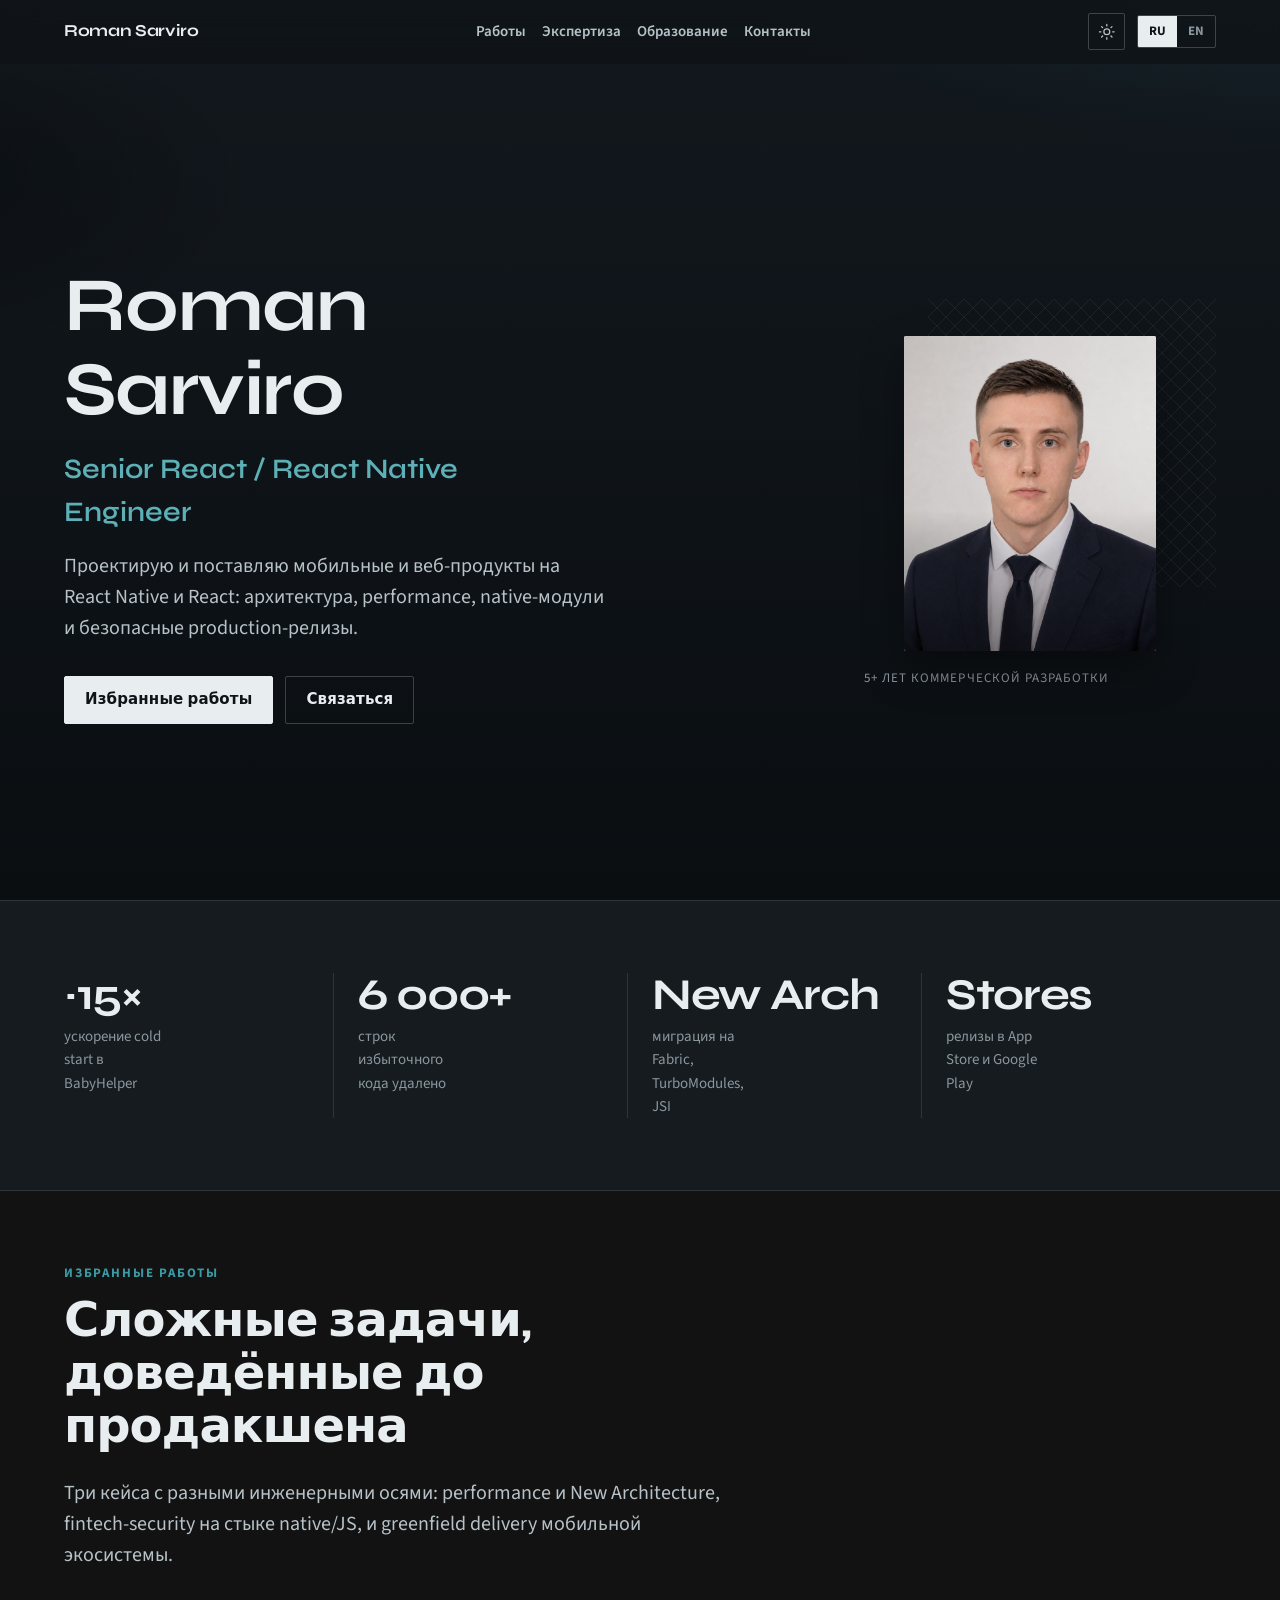
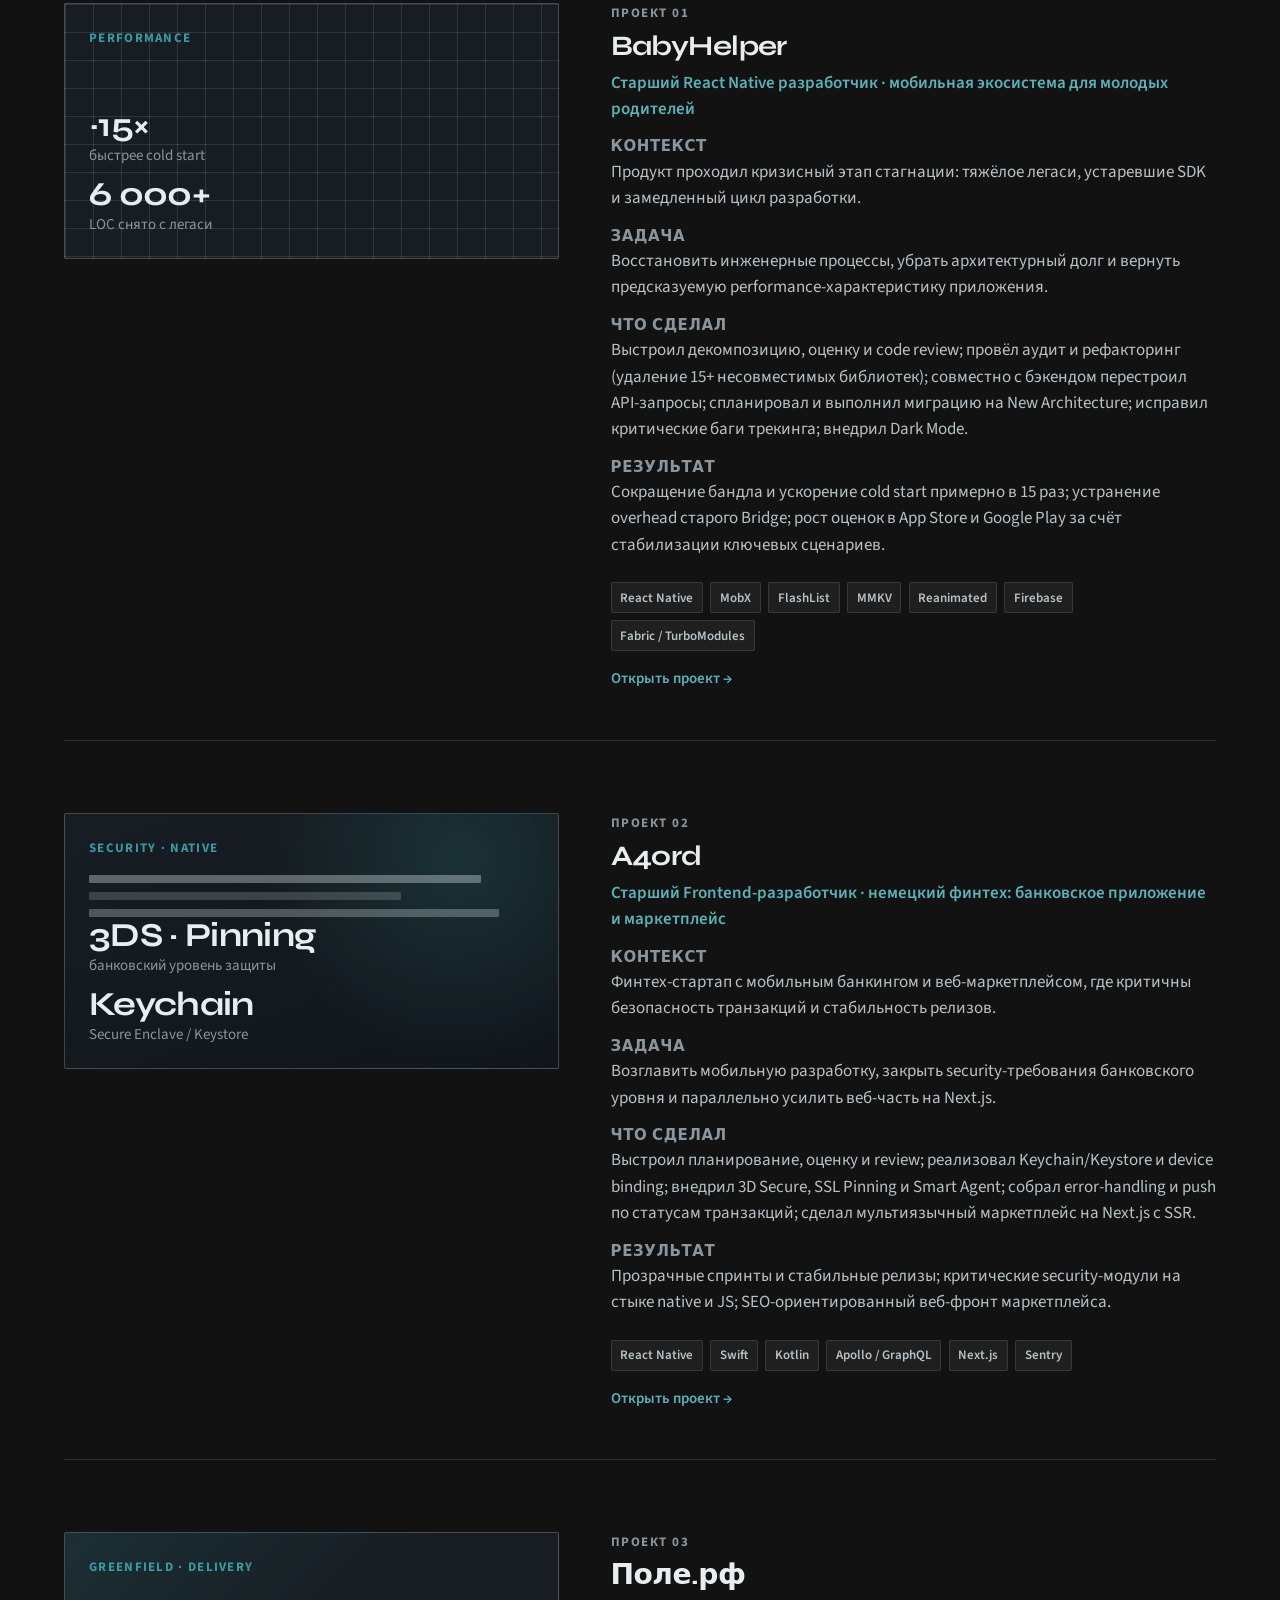
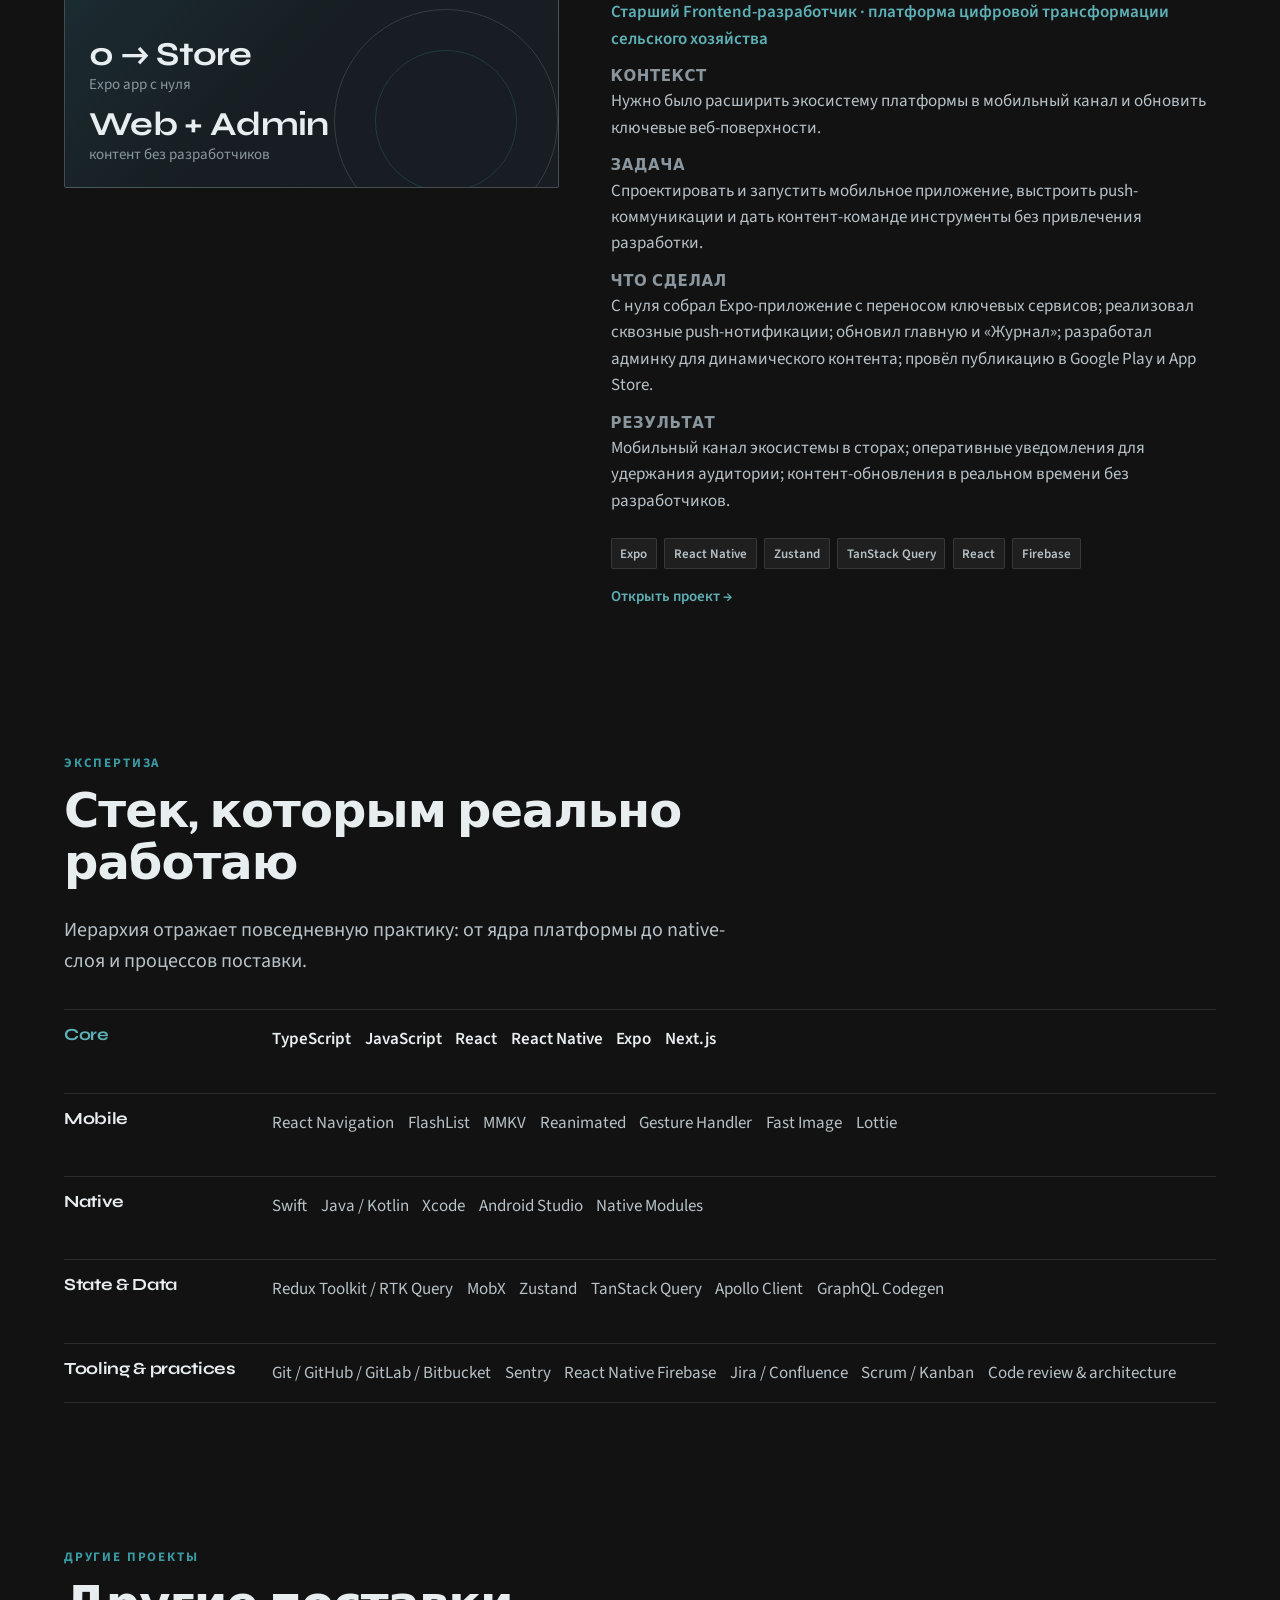
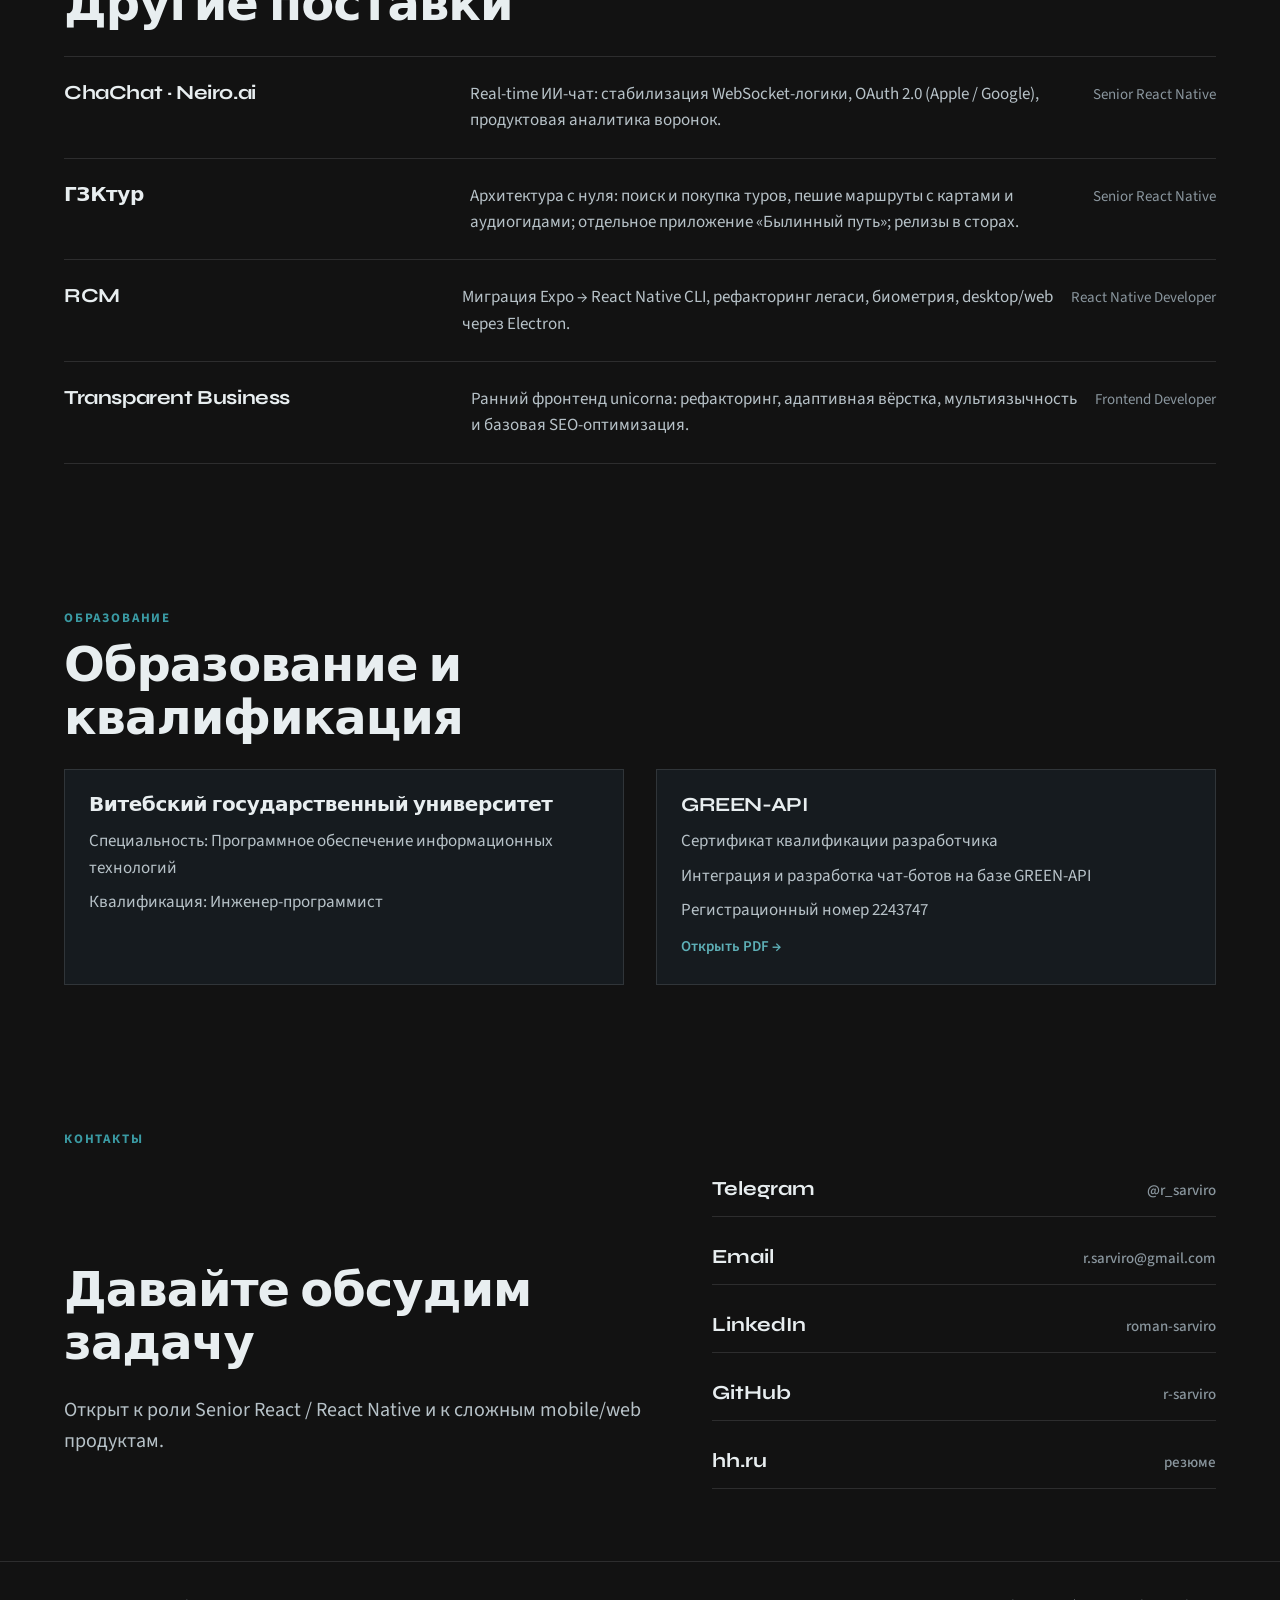
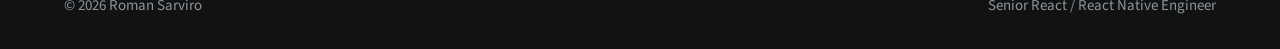
==== commit 86798dd5: "Improve mobile nav with overlay panel and smoother burger animation. Move theme/locale into always-v" ====
--- a/index.html
+++ b/index.html
@@ -46,40 +46,51 @@
   <header class="site-header">
     <div class="header-inner">
       <a class="brand" href="#top">Roman Sarviro</a>
-      <button class="nav-toggle" type="button" aria-expanded="false" aria-controls="site-nav" aria-label="Открыть меню">
-        <span class="nav-toggle-bars" aria-hidden="true"><span></span><span></span><span></span></span>
-      </button>
-      <nav class="nav" id="site-nav" aria-label="Основная навигация">
+      <nav class="nav" id="site-nav" data-nav aria-label="Основная навигация">
         <ul class="nav-list">
           <li><a href="#work">Работы</a></li>
           <li><a href="#expertise">Экспертиза</a></li>
           <li><a href="#credentials">Образование</a></li>
           <li><a href="#contact">Контакты</a></li>
         </ul>
-        <div class="nav-actions">
-          <button
-            type="button"
-            class="theme-toggle"
-            data-theme-toggle
-            data-label-to-dark="Переключить на тёмную тему"
-            data-label-to-light="Переключить на светлую тему"
-            aria-pressed="false"
-            aria-label="Переключить на тёмную тему"
-          >
-            <svg class="icon-moon" viewBox="0 0 24 24" aria-hidden="true">
-              <path d="M21 14.5A8.5 8.5 0 0 1 9.5 3 7 7 0 1 0 21 14.5z"/>
-            </svg>
-            <svg class="icon-sun" viewBox="0 0 24 24" aria-hidden="true">
-              <circle cx="12" cy="12" r="4"/>
-              <path d="M12 2v2M12 20v2M4.9 4.9l1.4 1.4M17.7 17.7l1.4 1.4M2 12h2M20 12h2M4.9 19.1l1.4-1.4M17.7 6.3l1.4-1.4"/>
-            </svg>
-          </button>
-          <div class="locale-switch" aria-label="Язык">
-            <a href="./" aria-current="page">RU</a>
-            <a href="./en/">EN</a>
-          </div>
-        </div>
       </nav>
+      <div class="header-controls">
+        <button
+          type="button"
+          class="nav-toggle"
+          data-nav-toggle
+          aria-expanded="false"
+          aria-controls="site-nav"
+          aria-label="Открыть меню"
+          data-label-open="Открыть меню"
+          data-label-close="Закрыть меню"
+        >
+          <span class="nav-toggle__bar" aria-hidden="true"></span>
+          <span class="nav-toggle__bar" aria-hidden="true"></span>
+          <span class="nav-toggle__bar" aria-hidden="true"></span>
+        </button>
+        <button
+          type="button"
+          class="theme-toggle"
+          data-theme-toggle
+          data-label-to-dark="Переключить на тёмную тему"
+          data-label-to-light="Переключить на светлую тему"
+          aria-pressed="false"
+          aria-label="Переключить на тёмную тему"
+        >
+          <svg class="icon-moon" viewBox="0 0 24 24" aria-hidden="true">
+            <path d="M21 14.5A8.5 8.5 0 0 1 9.5 3 7 7 0 1 0 21 14.5z"/>
+          </svg>
+          <svg class="icon-sun" viewBox="0 0 24 24" aria-hidden="true">
+            <circle cx="12" cy="12" r="4"/>
+            <path d="M12 2v2M12 20v2M4.9 4.9l1.4 1.4M17.7 17.7l1.4 1.4M2 12h2M20 12h2M4.9 19.1l1.4-1.4M17.7 6.3l1.4-1.4"/>
+          </svg>
+        </button>
+        <div class="locale-switch" aria-label="Язык">
+          <a href="./" aria-current="page">RU</a>
+          <a href="./en/">EN</a>
+        </div>
+      </div>
     </div>
   </header>
 
--- a/css/layout.css
+++ b/css/layout.css
@@ -18,9 +18,9 @@
 .header-inner {
   width: min(100% - 2 * var(--gutter), var(--max));
   margin-inline: auto;
-  display: flex;
-  align-items: center;
-  justify-content: space-between;
+  display: grid;
+  grid-template-columns: auto minmax(0, 1fr) auto;
+  align-items: center;
   gap: var(--space-4);
 }
 
@@ -40,7 +40,8 @@
 .nav {
   display: flex;
   align-items: center;
-  gap: var(--space-5);
+  justify-content: center;
+  min-width: 0;
 }
 
 .nav-list {
@@ -62,9 +63,10 @@
   color: var(--accent-deep);
 }
 
-.nav-actions {
-  display: flex;
-  align-items: center;
+.header-controls {
+  display: flex;
+  align-items: center;
+  justify-content: flex-end;
   gap: var(--space-3);
 }
 
@@ -136,25 +138,52 @@
 
 .nav-toggle {
   display: none;
+  flex-direction: column;
+  justify-content: center;
+  align-items: center;
+  gap: 4px;
   width: 2.5rem;
   height: 2.5rem;
-  place-items: center;
   border: 1px solid var(--line-strong);
   border-radius: var(--radius-sm);
-}
-
-.nav-toggle-bars {
-  width: 1.1rem;
-  height: 0.75rem;
-  display: flex;
-  flex-direction: column;
-  justify-content: space-between;
-}
-
-.nav-toggle-bars span {
+  color: var(--ink-soft);
+  transition: color 0.2s var(--ease), border-color 0.2s var(--ease);
+}
+
+.nav-toggle:hover {
+  color: var(--accent-deep);
+  border-color: var(--accent);
+}
+
+.nav-toggle__bar {
   display: block;
-  height: 1.5px;
-  background: var(--ink);
+  width: 1rem;
+  height: 2px;
+  border-radius: 2px;
+  background: currentColor;
+  transform-origin: center;
+  transition:
+    transform 0.4s var(--ease),
+    opacity 0.3s var(--ease);
+}
+
+body.nav-open .nav-toggle__bar:nth-child(1) {
+  transform: translateY(6px) rotate(45deg);
+}
+
+body.nav-open .nav-toggle__bar:nth-child(2) {
+  opacity: 0;
+  transform: scaleX(0.4);
+}
+
+body.nav-open .nav-toggle__bar:nth-child(3) {
+  transform: translateY(-6px) rotate(-45deg);
+}
+
+@media (prefers-reduced-motion: reduce) {
+  .nav-toggle__bar {
+    transition: none;
+  }
 }
 
 .section {
@@ -229,37 +258,63 @@
 
 @media (max-width: 860px) {
   .nav-toggle {
-    display: grid;
+    display: inline-flex;
+  }
+
+  .header-inner {
+    grid-template-columns: 1fr auto;
   }
 
   .nav {
     position: fixed;
-    inset: var(--header-h) 0 auto 0;
+    top: var(--header-h);
+    left: 0;
+    right: 0;
+    z-index: 40;
+    display: none;
     flex-direction: column;
     align-items: stretch;
-    gap: var(--space-4);
-    padding: var(--space-5) var(--gutter) var(--space-6);
+    justify-content: flex-start;
+    padding: var(--space-4) var(--gutter) var(--space-5);
     background: var(--paper-elevated);
     border-bottom: 1px solid var(--line);
-    transform: translateY(-120%);
-    opacity: 0;
-    pointer-events: none;
-    transition: transform 0.35s var(--ease), opacity 0.35s var(--ease);
-  }
-
-  .nav.is-open {
-    transform: none;
-    opacity: 1;
-    pointer-events: auto;
+    box-shadow: var(--shadow-soft);
+    max-height: calc(100dvh - var(--header-h));
+    overflow-y: auto;
+  }
+
+  body.nav-open .site-header {
+    z-index: 60;
+  }
+
+  body.nav-open .nav {
+    display: flex;
+  }
+
+  body.nav-open::before {
+    content: "";
+    position: fixed;
+    inset: var(--header-h) 0 0;
+    z-index: 50;
+    background: rgba(8, 12, 16, 0.45);
   }
 
   .nav-list {
     flex-direction: column;
-    align-items: flex-start;
-    gap: var(--space-3);
+    align-items: stretch;
+    gap: var(--space-1);
   }
 
   .nav-list a {
+    display: block;
+    padding: 0.7rem 0.8rem;
+    border-radius: var(--radius-sm);
     font-size: var(--text-base);
   }
-}
+
+  .nav-list a:hover,
+  .nav-list a[aria-current="true"] {
+    background: var(--accent-soft);
+    color: var(--accent-deep);
+  }
+}
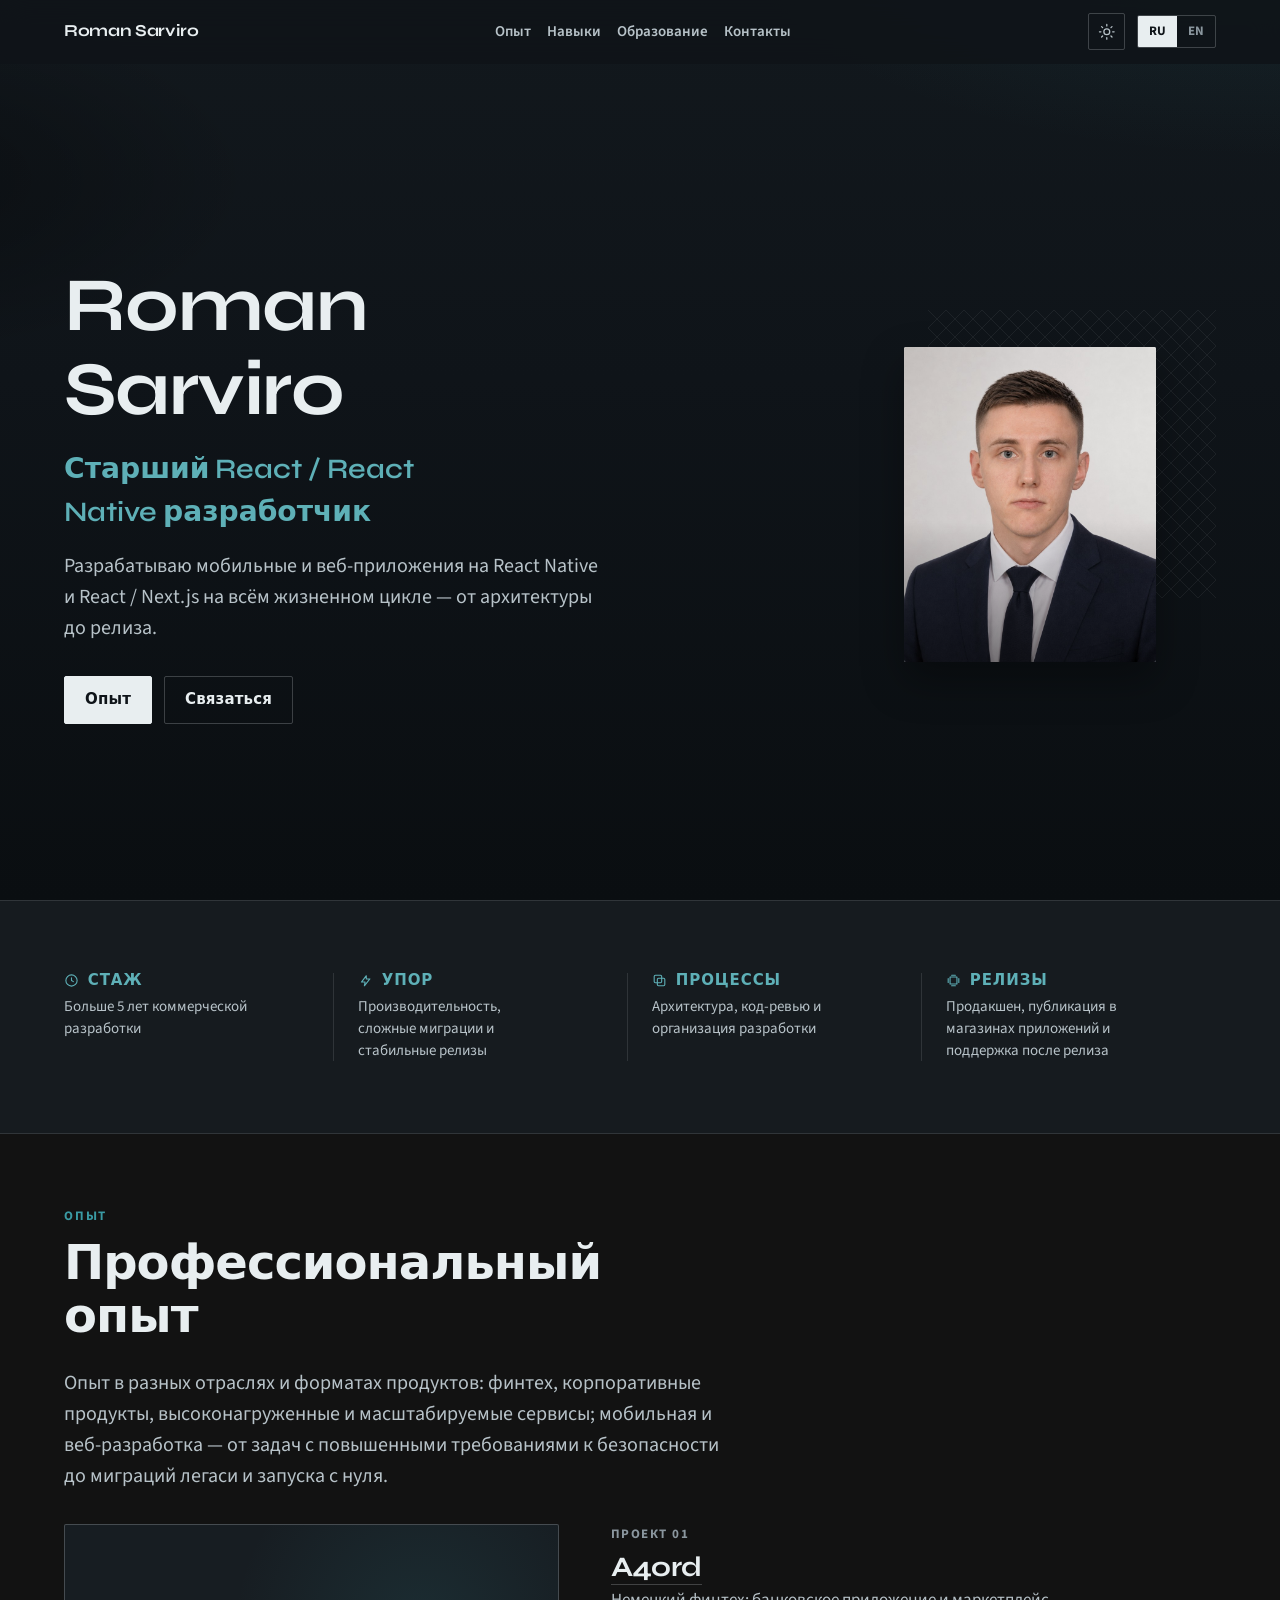
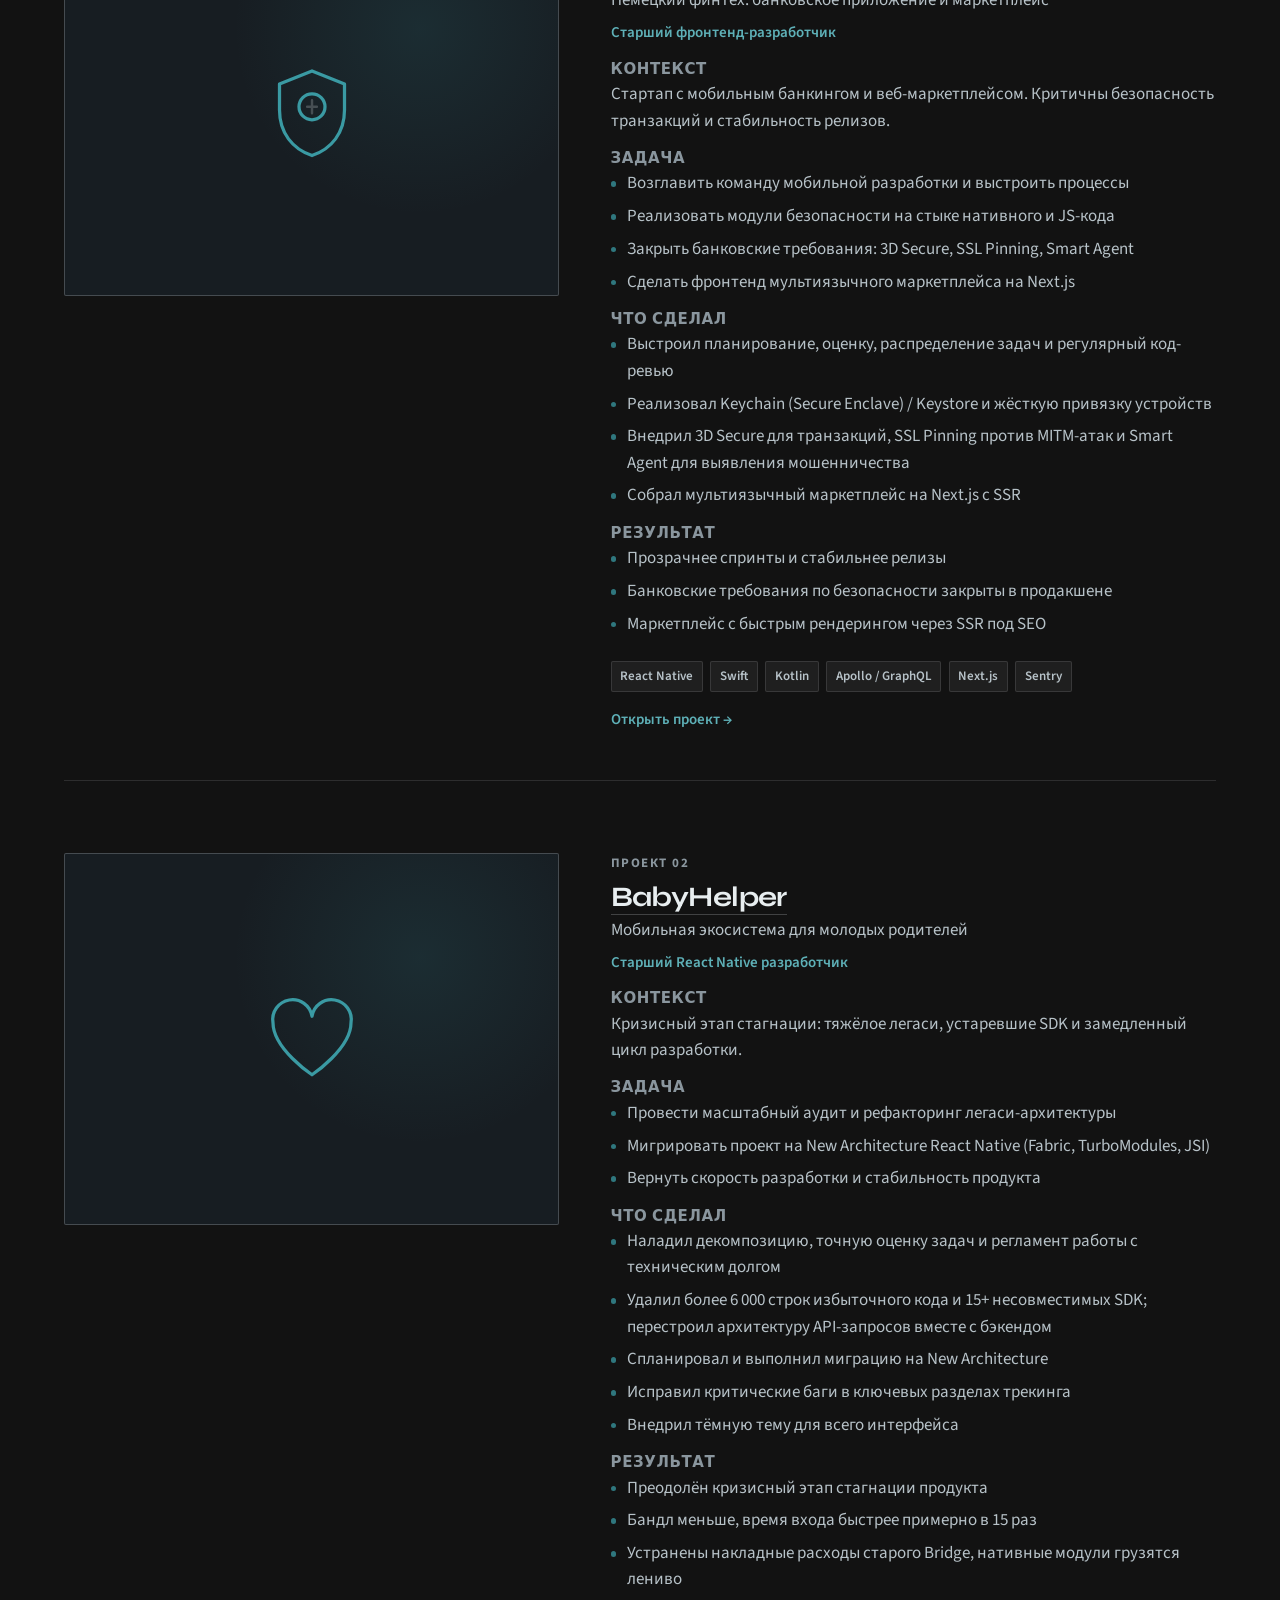
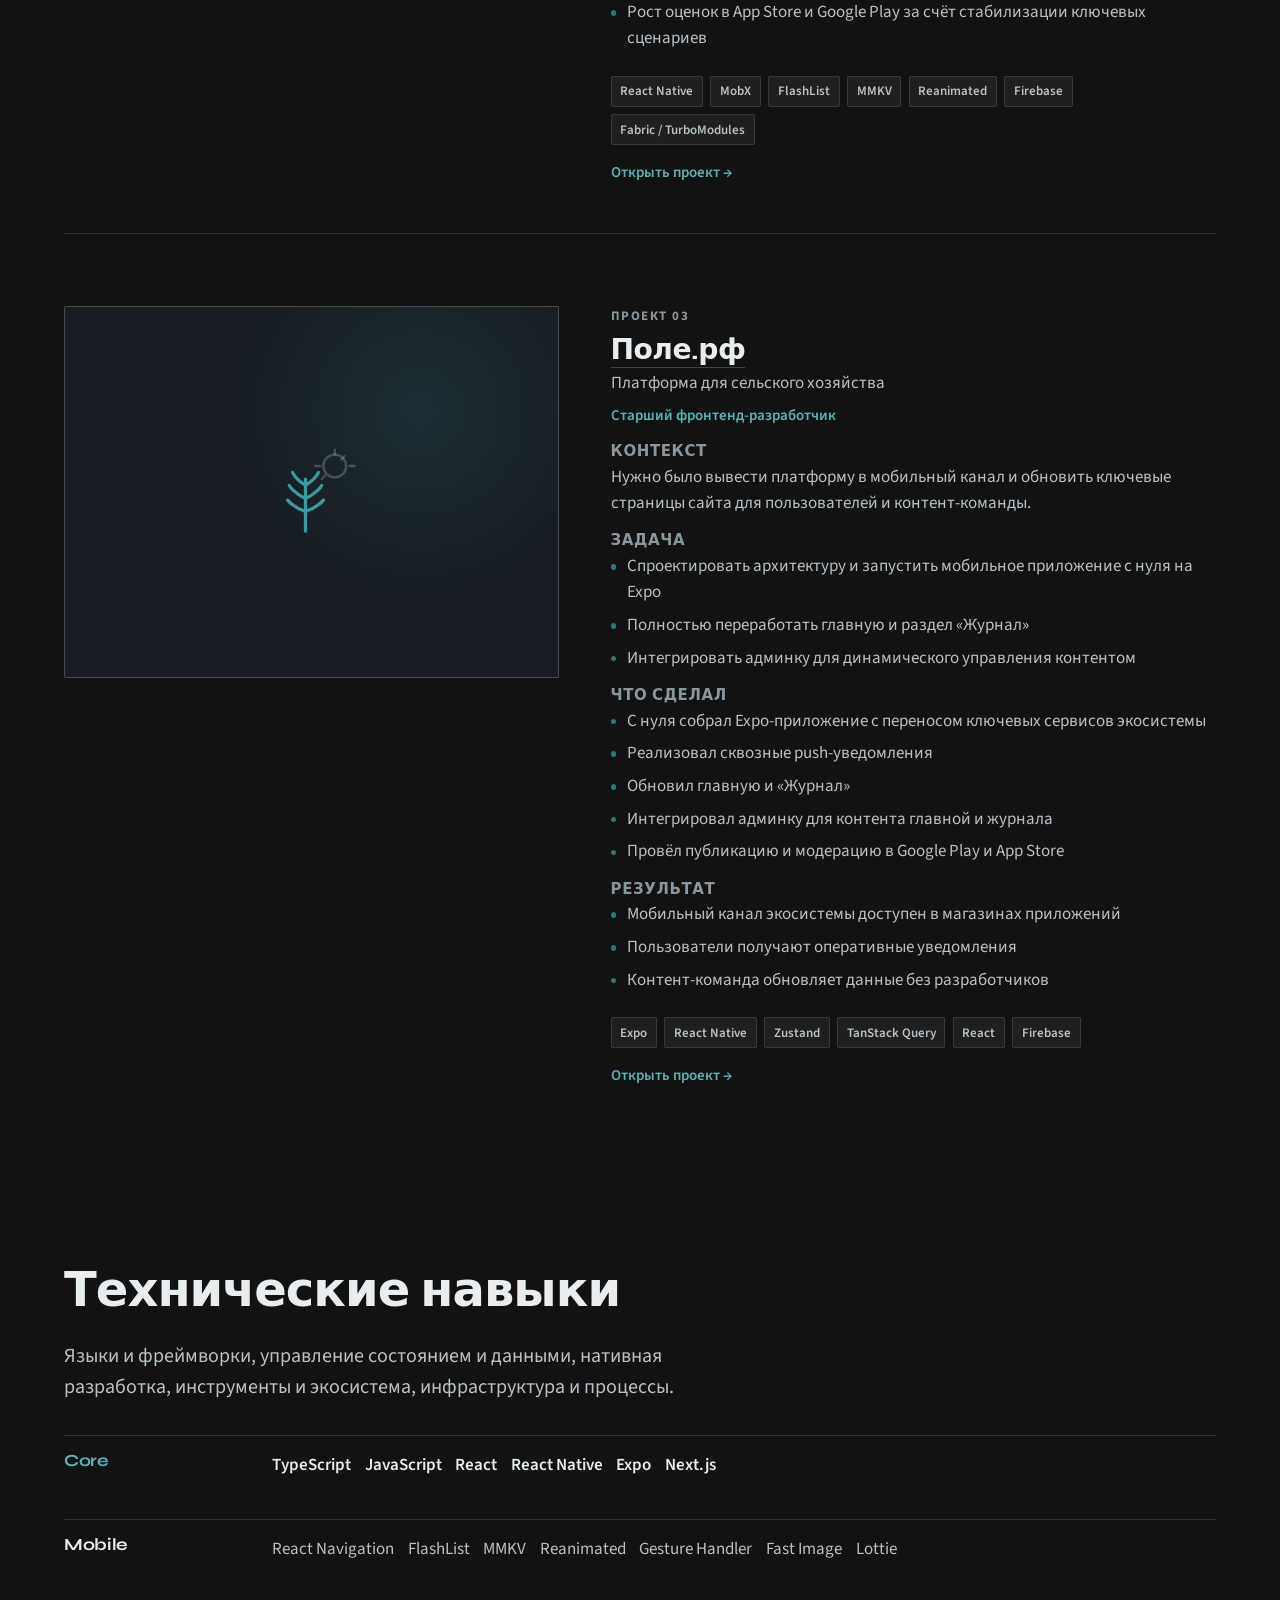
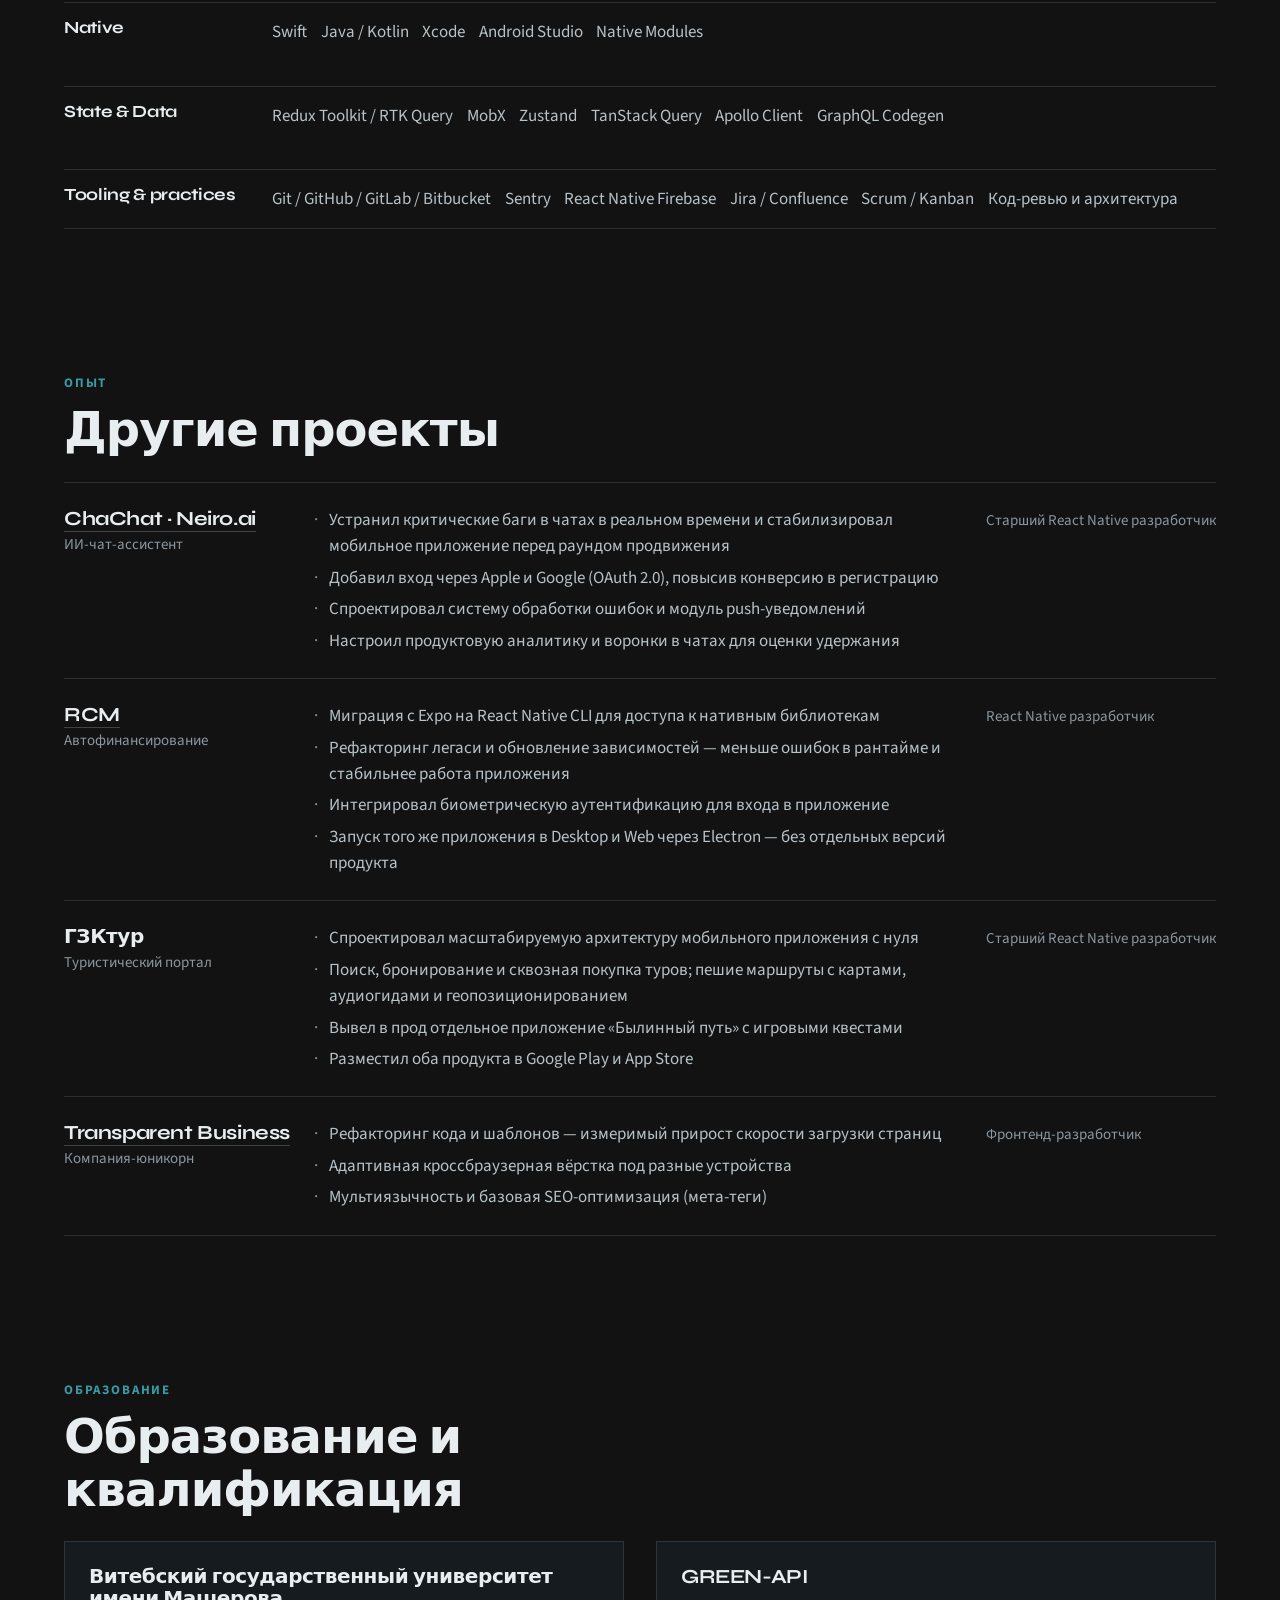
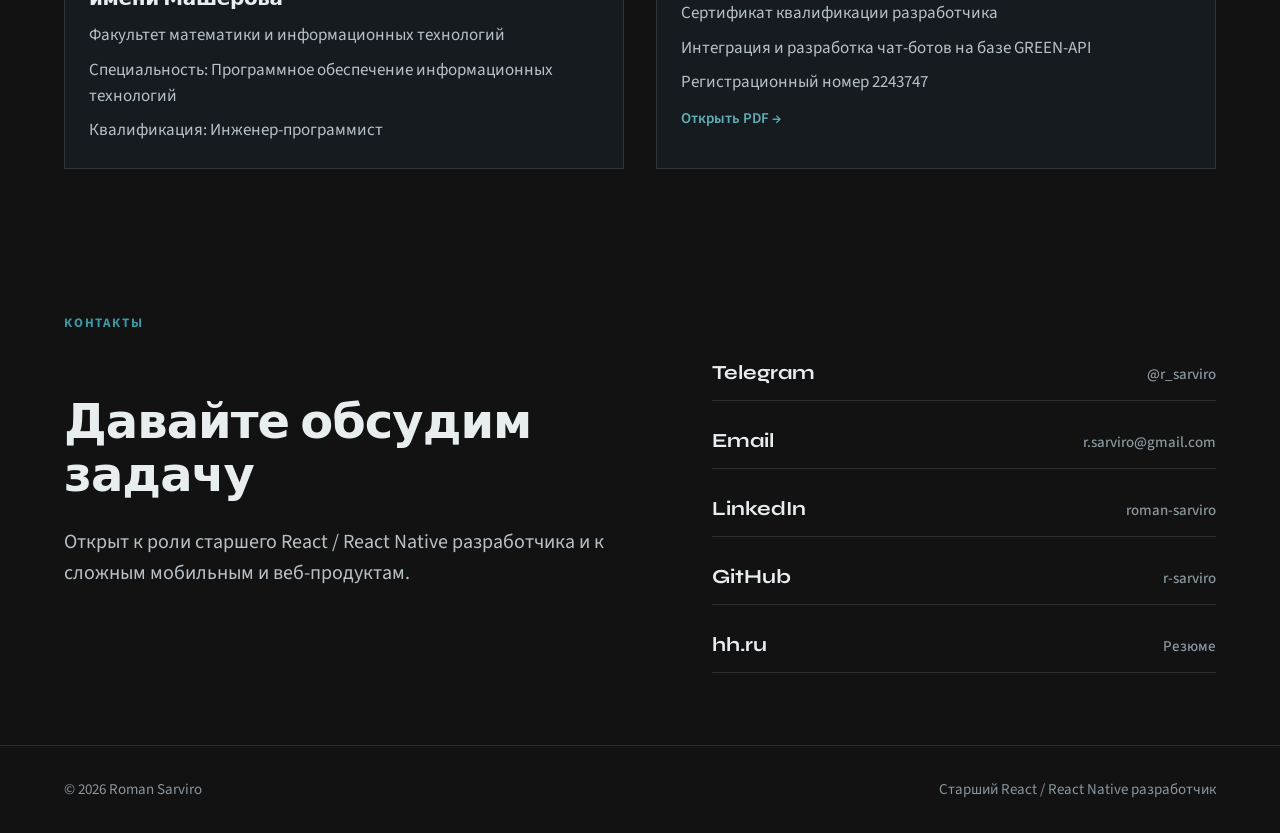
==== commit ea7a261f: "Rewrite portfolio copy in resume tone and refresh case layout." ====
--- a/index.html
+++ b/index.html
@@ -48,8 +48,8 @@
       <a class="brand" href="#top">Roman Sarviro</a>
       <nav class="nav" id="site-nav" data-nav aria-label="Основная навигация">
         <ul class="nav-list">
-          <li><a href="#work">Работы</a></li>
-          <li><a href="#expertise">Экспертиза</a></li>
+          <li><a href="#work">Опыт</a></li>
+          <li><a href="#expertise">Навыки</a></li>
           <li><a href="#credentials">Образование</a></li>
           <li><a href="#contact">Контакты</a></li>
         </ul>
@@ -98,13 +98,13 @@
     <section class="hero" id="top" aria-labelledby="hero-name">
       <div class="hero-copy">
         <h1 class="hero-name" id="hero-name">Roman Sarviro</h1>
-        <p class="hero-role">Senior React / React Native Engineer</p>
+        <p class="hero-role">Старший React / React Native разработчик</p>
         <p class="hero-lead">
-          Проектирую и поставляю мобильные и веб-продукты на React Native и React:
-          архитектура, performance, native-модули и безопасные production-релизы.
+          Разрабатываю мобильные и веб-приложения на React Native и React / Next.js
+          на всём жизненном цикле — от архитектуры до релиза.
         </p>
         <div class="hero-actions">
-          <a class="btn btn-primary" href="#work">Избранные работы</a>
+          <a class="btn btn-primary" href="#work">Опыт</a>
           <a class="btn btn-ghost" href="#contact">Связаться</a>
         </div>
       </div>
@@ -113,79 +113,168 @@
           <img
             src="./assets/roman-sarviro.jpg"
             alt="Портрет Романа Сарвиро"
-            width="640"
-            height="800"
+            width="1024"
+            height="1024"
             fetchpriority="high"
           >
         </figure>
-        <p class="portrait-caption">5+ лет коммерческой разработки</p>
-      </div>
-    </section>
-
-    <section class="impact" aria-label="Ключевые результаты">
+      </div>
+    </section>
+
+    <section class="snapshot" aria-label="Краткий профиль">
       <div class="section">
-        <div class="impact-grid reveal">
-          <div class="impact-item">
-            <div class="impact-value">~15×</div>
-            <p class="impact-label">ускорение cold start в BabyHelper</p>
-          </div>
-          <div class="impact-item">
-            <div class="impact-value">6&nbsp;000+</div>
-            <p class="impact-label">строк избыточного кода удалено</p>
-          </div>
-          <div class="impact-item">
-            <div class="impact-value">New Arch</div>
-            <p class="impact-label">миграция на Fabric, TurboModules, JSI</p>
-          </div>
-          <div class="impact-item">
-            <div class="impact-value">Stores</div>
-            <p class="impact-label">релизы в App Store и Google Play</p>
+        <div class="snapshot-grid reveal">
+          <div class="snapshot-item">
+            <div class="snapshot-head">
+              <svg class="snapshot-icon" viewBox="0 0 24 24" aria-hidden="true" focusable="false">
+                <circle cx="12" cy="12" r="9"/>
+                <path d="M12 7.5v4.5l3 1.8"/>
+              </svg>
+              <h3 class="snapshot-label">Стаж</h3>
+            </div>
+            <p class="snapshot-text">Больше 5 лет коммерческой разработки</p>
+          </div>
+          <div class="snapshot-item">
+            <div class="snapshot-head">
+              <svg class="snapshot-icon" viewBox="0 0 24 24" aria-hidden="true" focusable="false">
+                <path d="M13 4.5L5.5 14.5h5.8l-1.1 6 8.8-11h-5.7V4.5z"/>
+              </svg>
+              <h3 class="snapshot-label">Упор</h3>
+            </div>
+            <p class="snapshot-text">Производительность, сложные миграции и стабильные релизы</p>
+          </div>
+          <div class="snapshot-item">
+            <div class="snapshot-head">
+              <svg class="snapshot-icon" viewBox="0 0 24 24" aria-hidden="true" focusable="false">
+                <rect x="3.5" y="3.5" width="12" height="12" rx="2"/>
+                <rect x="8.5" y="8.5" width="12" height="12" rx="2"/>
+              </svg>
+              <h3 class="snapshot-label">Процессы</h3>
+            </div>
+            <p class="snapshot-text">Архитектура, код-ревью и организация разработки</p>
+          </div>
+          <div class="snapshot-item">
+            <div class="snapshot-head">
+              <svg class="snapshot-icon" viewBox="0 0 24 24" aria-hidden="true" focusable="false">
+                <path d="M6.5 6.5h11v11h-11z"/>
+                <path d="M9 3.5h6M9 20.5h6M3.5 9v6M20.5 9v6"/>
+              </svg>
+              <h3 class="snapshot-label">Релизы</h3>
+            </div>
+            <p class="snapshot-text">Продакшен, публикация в магазинах приложений и поддержка после релиза</p>
           </div>
         </div>
       </div>
     </section>
 
     <section class="section" id="work" aria-labelledby="work-title">
-      <p class="section-label reveal">Избранные работы</p>
-      <h2 class="section-title reveal" id="work-title">Сложные задачи, доведённые до продакшена</h2>
+      <p class="section-label reveal">Опыт</p>
+      <h2 class="section-title reveal" id="work-title">Профессиональный опыт</h2>
       <p class="section-lead reveal">
-        Три кейса с разными инженерными осями: performance и New Architecture,
-        fintech-security на стыке native/JS, и greenfield delivery мобильной экосистемы.
+        Опыт в разных отраслях и форматах продуктов: финтех, корпоративные продукты,
+        высоконагруженные и масштабируемые сервисы; мобильная и веб-разработка —
+        от задач с повышенными требованиями к безопасности до миграций легаси и запуска с нуля.
       </p>
 
       <div class="cases">
-        <article class="case reveal" aria-labelledby="case-babyhelper">
-          <div class="case-visual viz-grid" aria-hidden="true">
-            <div class="case-visual-inner">
-              <span class="case-visual-tag">Performance</span>
-              <div class="case-metric-stack">
-                <p class="case-metric">~15×<span>быстрее cold start</span></p>
-                <p class="case-metric">6&nbsp;000+<span>LOC снято с легаси</span></p>
-              </div>
-            </div>
+        <article class="case reveal" aria-labelledby="case-a4ord">
+          <div class="case-visual" aria-hidden="true">
+            <svg class="case-visual-svg case-visual-svg--shield" viewBox="0 0 64 64" focusable="false">
+              <path class="viz-mark" d="M32 8l20 8v16c0 14-8 24-20 28C20 56 12 46 12 32V16l20-8z"/>
+              <circle class="viz-mark" cx="32" cy="30" r="8"/>
+              <path class="viz-soft" d="M32 26v8M29 30h6"/>
+            </svg>
           </div>
           <div class="case-body">
             <p class="case-kicker">Проект 01</p>
+            <h3 class="case-title" id="case-a4ord">
+              <a href="https://a4ord.de/" target="_blank" rel="noopener noreferrer">A4ord</a>
+            </h3>
+            <p class="case-summary">Немецкий финтех: банковское приложение и маркетплейс</p>
+            <p class="case-role">Старший фронтенд-разработчик</p>
+            <div class="case-story">
+              <div class="case-step">
+                <h4>Контекст</h4>
+                <p>Стартап с мобильным банкингом и веб-маркетплейсом. Критичны безопасность транзакций и стабильность релизов.</p>
+              </div>
+              <div class="case-step">
+                <h4>Задача</h4>
+                <ul>
+                  <li>Возглавить команду мобильной разработки и выстроить процессы</li>
+                  <li>Реализовать модули безопасности на стыке нативного и JS-кода</li>
+                  <li>Закрыть банковские требования: 3D Secure, SSL Pinning, Smart Agent</li>
+                  <li>Сделать фронтенд мультиязычного маркетплейса на Next.js</li>
+                </ul>
+              </div>
+              <div class="case-step">
+                <h4>Что сделал</h4>
+                <ul>
+                  <li>Выстроил планирование, оценку, распределение задач и регулярный код-ревью</li>
+                  <li>Реализовал Keychain (Secure Enclave) / Keystore и жёсткую привязку устройств</li>
+                  <li>Внедрил 3D Secure для транзакций, SSL Pinning против MITM-атак и Smart Agent для выявления мошенничества</li>
+                  <li>Собрал мультиязычный маркетплейс на Next.js с SSR</li>
+                </ul>
+              </div>
+              <div class="case-step">
+                <h4>Результат</h4>
+                <ul>
+                  <li>Прозрачнее спринты и стабильнее релизы</li>
+                  <li>Банковские требования по безопасности закрыты в продакшене</li>
+                  <li>Маркетплейс с быстрым рендерингом через SSR под SEO</li>
+                </ul>
+              </div>
+            </div>
+            <div class="tech-row" aria-label="Технологии">
+              <span>React Native</span><span>Swift</span><span>Kotlin</span><span>Apollo / GraphQL</span><span>Next.js</span><span>Sentry</span>
+            </div>
+            <a class="case-link" href="https://a4ord.de/" target="_blank" rel="noopener noreferrer">Открыть проект →</a>
+          </div>
+        </article>
+
+        <article class="case reveal" aria-labelledby="case-babyhelper">
+          <div class="case-visual" aria-hidden="true">
+            <svg class="case-visual-svg case-visual-svg--heart" viewBox="0 0 64 64" focusable="false">
+              <path class="viz-mark" d="M32 54C32 54 8 38 8 22a12 12 0 0 1 24-4 12 12 0 0 1 24 4c0 16-24 32-24 32z"/>
+            </svg>
+          </div>
+          <div class="case-body">
+            <p class="case-kicker">Проект 02</p>
             <h3 class="case-title" id="case-babyhelper">
               <a href="https://babyhelper.ru/" target="_blank" rel="noopener noreferrer">BabyHelper</a>
             </h3>
-            <p class="case-role">Старший React Native разработчик · мобильная экосистема для молодых родителей</p>
+            <p class="case-summary">Мобильная экосистема для молодых родителей</p>
+            <p class="case-role">Старший React Native разработчик</p>
             <div class="case-story">
               <div class="case-step">
                 <h4>Контекст</h4>
-                <p>Продукт проходил кризисный этап стагнации: тяжёлое легаси, устаревшие SDK и замедленный цикл разработки.</p>
+                <p>Кризисный этап стагнации: тяжёлое легаси, устаревшие SDK и замедленный цикл разработки.</p>
               </div>
               <div class="case-step">
                 <h4>Задача</h4>
-                <p>Восстановить инженерные процессы, убрать архитектурный долг и вернуть предсказуемую performance-характеристику приложения.</p>
+                <ul>
+                  <li>Провести масштабный аудит и рефакторинг легаси-архитектуры</li>
+                  <li>Мигрировать проект на New Architecture React Native (Fabric, TurboModules, JSI)</li>
+                  <li>Вернуть скорость разработки и стабильность продукта</li>
+                </ul>
               </div>
               <div class="case-step">
                 <h4>Что сделал</h4>
-                <p>Выстроил декомпозицию, оценку и code review; провёл аудит и рефакторинг (удаление 15+ несовместимых библиотек); совместно с бэкендом перестроил API-запросы; спланировал и выполнил миграцию на New Architecture; исправил критические баги трекинга; внедрил Dark Mode.</p>
+                <ul>
+                  <li>Наладил декомпозицию, точную оценку задач и регламент работы с техническим долгом</li>
+                  <li>Удалил более 6&nbsp;000 строк избыточного кода и 15+ несовместимых SDK; перестроил архитектуру API-запросов вместе с бэкендом</li>
+                  <li>Спланировал и выполнил миграцию на New Architecture</li>
+                  <li>Исправил критические баги в ключевых разделах трекинга</li>
+                  <li>Внедрил тёмную тему для всего интерфейса</li>
+                </ul>
               </div>
               <div class="case-step">
                 <h4>Результат</h4>
-                <p>Сокращение бандла и ускорение cold start примерно в 15 раз; устранение overhead старого Bridge; рост оценок в App Store и Google Play за счёт стабилизации ключевых сценариев.</p>
+                <ul>
+                  <li>Преодолён кризисный этап стагнации продукта</li>
+                  <li>Бандл меньше, время входа быстрее примерно в 15 раз</li>
+                  <li>Устранены накладные расходы старого Bridge, нативные модули грузятся лениво</li>
+                  <li>Рост оценок в App Store и Google Play за счёт стабилизации ключевых сценариев</li>
+                </ul>
               </div>
             </div>
             <div class="tech-row" aria-label="Технологии">
@@ -195,81 +284,56 @@
           </div>
         </article>
 
-        <article class="case reveal" aria-labelledby="case-a4ord">
-          <div class="case-visual viz-security" aria-hidden="true">
-            <div class="case-visual-inner">
-              <span class="case-visual-tag">Security · Native</span>
-              <div class="bars"><i></i><i></i><i></i></div>
-              <div class="case-metric-stack">
-                <p class="case-metric">3DS · Pinning<span>банковский уровень защиты</span></p>
-                <p class="case-metric">Keychain<span>Secure Enclave / Keystore</span></p>
-              </div>
-            </div>
-          </div>
-          <div class="case-body">
-            <p class="case-kicker">Проект 02</p>
-            <h3 class="case-title" id="case-a4ord">
-              <a href="https://a4ord.de/" target="_blank" rel="noopener noreferrer">A4ord</a>
-            </h3>
-            <p class="case-role">Старший Frontend-разработчик · немецкий финтех: банковское приложение и маркетплейс</p>
-            <div class="case-story">
-              <div class="case-step">
-                <h4>Контекст</h4>
-                <p>Финтех-стартап с мобильным банкингом и веб-маркетплейсом, где критичны безопасность транзакций и стабильность релизов.</p>
-              </div>
-              <div class="case-step">
-                <h4>Задача</h4>
-                <p>Возглавить мобильную разработку, закрыть security-требования банковского уровня и параллельно усилить веб-часть на Next.js.</p>
-              </div>
-              <div class="case-step">
-                <h4>Что сделал</h4>
-                <p>Выстроил планирование, оценку и review; реализовал Keychain/Keystore и device binding; внедрил 3D Secure, SSL Pinning и Smart Agent; собрал error-handling и push по статусам транзакций; сделал мультиязычный маркетплейс на Next.js с SSR.</p>
-              </div>
-              <div class="case-step">
-                <h4>Результат</h4>
-                <p>Прозрачные спринты и стабильные релизы; критические security-модули на стыке native и JS; SEO-ориентированный веб-фронт маркетплейса.</p>
-              </div>
-            </div>
-            <div class="tech-row" aria-label="Технологии">
-              <span>React Native</span><span>Swift</span><span>Kotlin</span><span>Apollo / GraphQL</span><span>Next.js</span><span>Sentry</span>
-            </div>
-            <a class="case-link" href="https://a4ord.de/" target="_blank" rel="noopener noreferrer">Открыть проект →</a>
-          </div>
-        </article>
-
         <article class="case reveal" aria-labelledby="case-pole">
-          <div class="case-visual viz-launch" aria-hidden="true">
-            <div class="viz-orbit"></div>
-            <div class="case-visual-inner">
-              <span class="case-visual-tag">Greenfield · Delivery</span>
-              <div class="case-metric-stack">
-                <p class="case-metric">0 → Store<span>Expo app с нуля</span></p>
-                <p class="case-metric">Web + Admin<span>контент без разработчиков</span></p>
-              </div>
-            </div>
+          <div class="case-visual" aria-hidden="true">
+            <svg class="case-visual-svg case-visual-svg--wheat" viewBox="0 0 64 64" focusable="false">
+              <g class="viz-sun">
+                <circle class="viz-soft" cx="46" cy="16" r="7"/>
+                <path class="viz-soft" d="M46 6v3M55 16h3M37 16h-3M52 10l-2 2M40 22l-2 2"/>
+              </g>
+              <g class="viz-ear">
+                <path class="viz-mark" d="M28 56V24"/>
+                <path class="viz-mark" d="M28 28c-6-4-8-8-8-8M28 28c6-4 8-8 8-8M28 36c-7-3-10-8-10-8M28 36c7-3 10-8 10-8M28 44c-7-2-11-7-11-7M28 44c7-2 11-7 11-7"/>
+              </g>
+            </svg>
           </div>
           <div class="case-body">
             <p class="case-kicker">Проект 03</p>
             <h3 class="case-title" id="case-pole">
               <a href="https://xn--e1alid.xn--p1ai/" target="_blank" rel="noopener noreferrer">Поле.рф</a>
             </h3>
-            <p class="case-role">Старший Frontend-разработчик · платформа цифровой трансформации сельского хозяйства</p>
+            <p class="case-summary">Платформа для сельского хозяйства</p>
+            <p class="case-role">Старший фронтенд-разработчик</p>
             <div class="case-story">
               <div class="case-step">
                 <h4>Контекст</h4>
-                <p>Нужно было расширить экосистему платформы в мобильный канал и обновить ключевые веб-поверхности.</p>
+                <p>Нужно было вывести платформу в мобильный канал и обновить ключевые страницы сайта для пользователей и контент-команды.</p>
               </div>
               <div class="case-step">
                 <h4>Задача</h4>
-                <p>Спроектировать и запустить мобильное приложение, выстроить push-коммуникации и дать контент-команде инструменты без привлечения разработки.</p>
+                <ul>
+                  <li>Спроектировать архитектуру и запустить мобильное приложение с нуля на Expo</li>
+                  <li>Полностью переработать главную и раздел «Журнал»</li>
+                  <li>Интегрировать админку для динамического управления контентом</li>
+                </ul>
               </div>
               <div class="case-step">
                 <h4>Что сделал</h4>
-                <p>С нуля собрал Expo-приложение с переносом ключевых сервисов; реализовал сквозные push-нотификации; обновил главную и «Журнал»; разработал админку для динамического контента; провёл публикацию в Google Play и App Store.</p>
+                <ul>
+                  <li>С нуля собрал Expo-приложение с переносом ключевых сервисов экосистемы</li>
+                  <li>Реализовал сквозные push-уведомления</li>
+                  <li>Обновил главную и «Журнал»</li>
+                  <li>Интегрировал админку для контента главной и журнала</li>
+                  <li>Провёл публикацию и модерацию в Google Play и App Store</li>
+                </ul>
               </div>
               <div class="case-step">
                 <h4>Результат</h4>
-                <p>Мобильный канал экосистемы в сторах; оперативные уведомления для удержания аудитории; контент-обновления в реальном времени без разработчиков.</p>
+                <ul>
+                  <li>Мобильный канал экосистемы доступен в магазинах приложений</li>
+                  <li>Пользователи получают оперативные уведомления</li>
+                  <li>Контент-команда обновляет данные без разработчиков</li>
+                </ul>
               </div>
             </div>
             <div class="tech-row" aria-label="Технологии">
@@ -282,9 +346,12 @@
     </section>
 
     <section class="section" id="expertise" aria-labelledby="expertise-title">
-      <p class="section-label reveal">Экспертиза</p>
-      <h2 class="section-title reveal" id="expertise-title">Стек, которым реально работаю</h2>
-      <p class="section-lead reveal">Иерархия отражает повседневную практику: от ядра платформы до native-слоя и процессов поставки.</p>
+      <p class="section-label reveal">Навыки</p>
+      <h2 class="section-title reveal" id="expertise-title">Технические навыки</h2>
+      <p class="section-lead reveal">
+        Языки и фреймворки, управление состоянием и данными, нативная разработка,
+        инструменты и экосистема, инфраструктура и процессы.
+      </p>
 
       <div class="expertise-grid reveal">
         <div class="expertise-group core">
@@ -339,35 +406,66 @@
             <li>React Native Firebase</li>
             <li>Jira / Confluence</li>
             <li>Scrum / Kanban</li>
-            <li>Code review &amp; architecture</li>
+            <li>Код-ревью и архитектура</li>
           </ul>
         </div>
       </div>
     </section>
 
     <section class="section" id="more" aria-labelledby="more-title">
-      <p class="section-label reveal">Другие проекты</p>
-      <h2 class="section-title reveal" id="more-title">Другие поставки</h2>
+      <p class="section-label reveal">Опыт</p>
+      <h2 class="section-title reveal" id="more-title">Другие проекты</h2>
       <ul class="more-list">
         <li class="more-item reveal">
-          <h3><a href="https://chachat.app/" target="_blank" rel="noopener noreferrer">ChaChat · Neiro.ai</a></h3>
-          <p>Real-time ИИ-чат: стабилизация WebSocket-логики, OAuth 2.0 (Apple / Google), продуктовая аналитика воронок.</p>
-          <span class="more-role">Senior React Native</span>
+          <div class="more-head">
+            <h3><a href="https://chachat.app/" target="_blank" rel="noopener noreferrer">ChaChat · Neiro.ai</a></h3>
+            <p class="more-summary">ИИ-чат-ассистент</p>
+          </div>
+          <ul class="more-lines">
+            <li>Устранил критические баги в чатах в реальном времени и стабилизировал мобильное приложение перед раундом продвижения</li>
+            <li>Добавил вход через Apple и Google (OAuth 2.0), повысив конверсию в регистрацию</li>
+            <li>Спроектировал систему обработки ошибок и модуль push-уведомлений</li>
+            <li>Настроил продуктовую аналитику и воронки в чатах для оценки удержания</li>
+          </ul>
+          <span class="more-role">Старший React Native разработчик</span>
         </li>
         <li class="more-item reveal">
-          <h3>ГЗКтур</h3>
-          <p>Архитектура с нуля: поиск и покупка туров, пешие маршруты с картами и аудиогидами; отдельное приложение «Былинный путь»; релизы в сторах.</p>
-          <span class="more-role">Senior React Native</span>
+          <div class="more-head">
+            <h3><a href="https://www.mbsicorp.com/recovery-connect-mobile" target="_blank" rel="noopener noreferrer">RCM</a></h3>
+            <p class="more-summary">Автофинансирование</p>
+          </div>
+          <ul class="more-lines">
+            <li>Миграция с Expo на React Native CLI для доступа к нативным библиотекам</li>
+            <li>Рефакторинг легаси и обновление зависимостей — меньше ошибок в рантайме и стабильнее работа приложения</li>
+            <li>Интегрировал биометрическую аутентификацию для входа в приложение</li>
+            <li>Запуск того же приложения в Desktop и Web через Electron — без отдельных версий продукта</li>
+          </ul>
+          <span class="more-role">React Native разработчик</span>
         </li>
         <li class="more-item reveal">
-          <h3><a href="https://www.mbsicorp.com/recovery-connect-mobile" target="_blank" rel="noopener noreferrer">RCM</a></h3>
-          <p>Миграция Expo → React Native CLI, рефакторинг легаси, биометрия, desktop/web через Electron.</p>
-          <span class="more-role">React Native Developer</span>
+          <div class="more-head">
+            <h3>ГЗКтур</h3>
+            <p class="more-summary">Туристический портал</p>
+          </div>
+          <ul class="more-lines">
+            <li>Спроектировал масштабируемую архитектуру мобильного приложения с нуля</li>
+            <li>Поиск, бронирование и сквозная покупка туров; пешие маршруты с картами, аудиогидами и геопозиционированием</li>
+            <li>Вывел в прод отдельное приложение «Былинный путь» с игровыми квестами</li>
+            <li>Разместил оба продукта в Google Play и App Store</li>
+          </ul>
+          <span class="more-role">Старший React Native разработчик</span>
         </li>
         <li class="more-item reveal">
-          <h3><a href="https://transparentbusiness.com/" target="_blank" rel="noopener noreferrer">Transparent Business</a></h3>
-          <p>Ранний фронтенд unicorna: рефакторинг, адаптивная вёрстка, мультиязычность и базовая SEO-оптимизация.</p>
-          <span class="more-role">Frontend Developer</span>
+          <div class="more-head">
+            <h3><a href="https://transparentbusiness.com/" target="_blank" rel="noopener noreferrer">Transparent Business</a></h3>
+            <p class="more-summary">Компания-юникорн</p>
+          </div>
+          <ul class="more-lines">
+            <li>Рефакторинг кода и шаблонов — измеримый прирост скорости загрузки страниц</li>
+            <li>Адаптивная кроссбраузерная вёрстка под разные устройства</li>
+            <li>Мультиязычность и базовая SEO-оптимизация (мета-теги)</li>
+          </ul>
+          <span class="more-role">Фронтенд-разработчик</span>
         </li>
       </ul>
     </section>
@@ -377,8 +475,9 @@
       <h2 class="section-title reveal" id="credentials-title">Образование и квалификация</h2>
       <div class="creds-grid">
         <div class="cred-block reveal">
-          <h3>Витебский государственный университет</h3>
-          <ul>
+          <h3>Витебский государственный университет имени Машерова</h3>
+          <ul>
+            <li>Факультет математики и информационных технологий</li>
             <li>Специальность: Программное обеспечение информационных технологий</li>
             <li>Квалификация: Инженер-программист</li>
           </ul>
@@ -406,14 +505,14 @@
       <div class="contact-panel">
         <div>
           <h2 class="section-title reveal" id="contact-title">Давайте обсудим задачу</h2>
-          <p class="section-lead reveal">Открыт к роли Senior React / React Native и к сложным mobile/web продуктам.</p>
+          <p class="section-lead reveal">Открыт к роли старшего React / React Native разработчика и к сложным мобильным и веб-продуктам.</p>
         </div>
         <ul class="contact-links reveal">
           <li><a href="https://t.me/r_sarviro">Telegram <span>@r_sarviro</span></a></li>
           <li><a href="mailto:r.sarviro@gmail.com">Email <span>r.sarviro@gmail.com</span></a></li>
           <li><a href="https://www.linkedin.com/in/roman-sarviro-22014b246/?locale=ru-RU">LinkedIn <span>roman-sarviro</span></a></li>
           <li><a href="https://github.com/r-sarviro">GitHub <span>r-sarviro</span></a></li>
-          <li><a href="https://hh.ru/resume/9f227656ff10aa53c80039ed1f624e5a383946">hh.ru <span>резюме</span></a></li>
+          <li><a href="https://hh.ru/resume/9f227656ff10aa53c80039ed1f624e5a383946">hh.ru <span>Резюме</span></a></li>
         </ul>
       </div>
     </section>
@@ -422,7 +521,7 @@
   <footer class="site-footer">
     <div class="footer-inner">
       <p>© <span id="year"></span> Roman Sarviro</p>
-      <p>Senior React / React Native Engineer</p>
+      <p>Старший React / React Native разработчик</p>
     </div>
   </footer>
 
--- a/css/components.css
+++ b/css/components.css
@@ -137,49 +137,70 @@
   pointer-events: none;
 }
 
-.portrait-caption {
-  margin-top: var(--space-3);
-  font-size: var(--text-xs);
-  letter-spacing: 0.08em;
-  text-transform: uppercase;
-  color: var(--muted);
-}
-
-/* Impact */
-.impact {
+/* Snapshot profile strip */
+.snapshot {
   border-block: 1px solid var(--line);
   background: var(--surface-tint);
 }
 
-.impact-grid {
+.snapshot-grid {
   display: grid;
   grid-template-columns: repeat(4, minmax(0, 1fr));
   gap: var(--space-5);
 }
 
-.impact-item {
+.snapshot-item {
   padding-right: var(--space-4);
   border-right: 1px solid var(--line);
 }
 
-.impact-item:last-child {
+.snapshot-item:last-child {
   border-right: 0;
 }
 
-.impact-value {
+.snapshot-head {
+  display: flex;
+  align-items: center;
+  justify-content: flex-start;
+  gap: 0.55rem;
+  margin-bottom: var(--space-2);
+  /* Shared em root so icon size tracks Syne label metrics */
   font-family: var(--font-display);
-  font-size: clamp(2rem, 4vw, 2.75rem);
+  font-size: var(--text-sm);
   font-weight: 700;
-  letter-spacing: -0.03em;
-  color: var(--ink);
   line-height: 1;
-  margin-bottom: var(--space-2);
-}
-
-.impact-label {
-  color: var(--muted);
-  font-size: var(--text-sm);
-  max-width: 16ch;
+  letter-spacing: 0.06em;
+  text-transform: uppercase;
+  color: var(--accent-deep);
+}
+
+.snapshot-icon {
+  display: block;
+  /* 1em = shared head font-size → stroke band tracks Syne caps */
+  width: 1em;
+  height: 1em;
+  flex-shrink: 0;
+  fill: none;
+  stroke: currentColor;
+  stroke-width: 1.75;
+  stroke-linecap: round;
+  stroke-linejoin: round;
+}
+
+.snapshot-label {
+  margin: 0;
+  font: inherit;
+  letter-spacing: inherit;
+  text-transform: inherit;
+  color: inherit;
+  line-height: inherit;
+}
+
+.snapshot-text {
+  color: var(--ink-soft);
+  font-size: var(--text-sm);
+  max-width: 28ch;
+  line-height: 1.45;
 }
 
 /* Case studies */
@@ -204,13 +225,39 @@
 }
 
 .case-visual {
+  --case-motion-duration: 1.5s;
+  --case-motion-ease: ease-in-out;
   position: relative;
-  min-height: 16rem;
+  display: grid;
+  place-items: center;
+  aspect-ratio: 4 / 3;
   border: 1px solid var(--line-strong);
   border-radius: var(--radius-sm);
   background: var(--paper-elevated);
   overflow: hidden;
-  transition: border-color 0.25s var(--ease), transform 0.35s var(--ease);
+  transition:
+    border-color var(--case-motion-duration) var(--case-motion-ease),
+    transform var(--case-motion-duration) var(--case-motion-ease);
+}
+
+.case-visual::before {
+  content: "";
+  position: absolute;
+  inset: 0;
+  background: radial-gradient(circle at 72% 28%, var(--accent-soft), transparent 42%);
+  opacity: 0.7;
+  pointer-events: none;
+  transition: opacity var(--case-motion-duration) var(--case-motion-ease);
+}
+
+.case-visual::after {
+  content: "";
+  position: absolute;
+  inset: 0;
+  background: radial-gradient(circle at 50% 45%, var(--accent-soft), transparent 58%);
+  opacity: 0;
+  pointer-events: none;
+  transition: opacity var(--case-motion-duration) var(--case-motion-ease);
 }
 
 .case:hover .case-visual,
@@ -219,103 +266,129 @@
   transform: translateY(-2px);
 }
 
-.case-visual-inner {
-  position: absolute;
-  inset: 0;
-  padding: var(--space-5);
-  display: flex;
-  flex-direction: column;
-  justify-content: space-between;
-}
-
-.case-visual-tag {
-  font-size: var(--text-xs);
-  font-weight: 700;
-  letter-spacing: 0.1em;
-  text-transform: uppercase;
-  color: var(--accent);
-}
-
-.case-metric-stack {
-  display: flex;
-  flex-direction: column;
-  gap: var(--space-3);
-}
-
-.case-metric {
-  font-family: var(--font-display);
-  font-size: clamp(1.5rem, 3vw, 2.1rem);
-  font-weight: 700;
-  letter-spacing: -0.02em;
-  line-height: 1.1;
-}
-
-.case-metric span {
-  display: block;
-  margin-top: 0.25rem;
-  font-family: var(--font-body);
-  font-size: var(--text-sm);
-  font-weight: 400;
-  color: var(--muted);
-  letter-spacing: 0;
-}
-
-.viz-grid {
-  background-image:
-    linear-gradient(var(--line) 1px, transparent 1px),
-    linear-gradient(90deg, var(--line) 1px, transparent 1px);
-  background-size: 28px 28px;
-}
-
-.viz-security {
-  background:
-    radial-gradient(circle at 80% 20%, var(--accent-soft), transparent 45%),
-    linear-gradient(160deg, var(--viz-grad-start), var(--viz-grad-end));
-}
-
-.viz-security .bars {
-  display: grid;
-  gap: 0.55rem;
-  margin-top: auto;
-}
-
-.viz-security .bars i {
-  display: block;
-  height: 8px;
-  background: var(--ink);
-  opacity: 0.18;
-  border-radius: 1px;
-}
-
-.viz-security .bars i:nth-child(1) { width: 88%; opacity: 0.35; }
-.viz-security .bars i:nth-child(2) { width: 70%; }
-.viz-security .bars i:nth-child(3) { width: 92%; opacity: 0.28; }
-
-.viz-launch {
-  background:
-    linear-gradient(135deg, var(--viz-launch-glow), transparent 50%),
-    var(--viz-grad-start);
-}
-
-.viz-orbit {
-  position: absolute;
-  right: 0;
-  bottom: -18%;
-  width: min(70%, 14rem);
-  aspect-ratio: 1;
-  border: 1px solid var(--line-strong);
-  border-radius: 50%;
-  opacity: 0.7;
-  pointer-events: none;
-}
-
-.viz-orbit::before {
-  content: "";
-  position: absolute;
-  inset: 18%;
-  border: 1px solid var(--accent);
-  border-radius: 50%;
-  opacity: 0.35;
+.case:hover .case-visual::before,
+.case:focus-within .case-visual::before {
+  opacity: 0;
+}
+
+.case:hover .case-visual::after,
+.case:focus-within .case-visual::after {
+  opacity: 1;
+}
+
+.case-visual-svg {
+  position: relative;
+  z-index: 1;
+  width: min(38%, 6.5rem);
+  height: auto;
+  overflow: visible;
+  transform-origin: center;
+  transition: transform var(--case-motion-duration) var(--case-motion-ease);
+}
+
+.case-visual-svg .viz-soft {
+  fill: none;
+  stroke: var(--line-strong);
+  stroke-width: 1.5;
+  stroke-linecap: round;
+  stroke-linejoin: round;
+  transition: stroke var(--case-motion-duration) var(--case-motion-ease);
+}
+
+.case-visual-svg .viz-mark {
+  fill: none;
+  stroke: var(--accent);
+  stroke-width: 2;
+  stroke-linecap: round;
+  stroke-linejoin: round;
+  transition: stroke var(--case-motion-duration) var(--case-motion-ease);
+}
+
+.case-visual-svg--heart,
+.case-visual-svg--shield,
+.case-visual-svg--wheat .viz-ear,
+.case-visual-svg--wheat .viz-sun {
+  transform-box: fill-box;
+  transform-origin: center;
+}
+
+.case-visual-svg--wheat .viz-ear {
+  transform-origin: 50% 100%;
+}
+
+.case.is-hot .case-visual-svg--heart {
+  animation: case-heart-beat var(--case-motion-duration) var(--case-motion-ease) forwards;
+}
+
+.case.is-hot .case-visual-svg--shield {
+  animation: case-shield-rise var(--case-motion-duration) var(--case-motion-ease) forwards;
+}
+
+.case.is-hot .case-visual-svg--wheat .viz-ear {
+  animation: case-wheat-sway var(--case-motion-duration) var(--case-motion-ease) forwards;
+}
+
+.case.is-hot .case-visual-svg--wheat .viz-sun {
+  animation: case-sun-glow var(--case-motion-duration) var(--case-motion-ease) forwards;
+}
+
+@keyframes case-heart-beat {
+  0% {
+    transform: scale(1);
+  }
+
+  40% {
+    transform: scale(1.035);
+  }
+
+  70% {
+    transform: scale(0.995);
+  }
+
+  100% {
+    transform: scale(1.015);
+  }
+}
+
+@keyframes case-shield-rise {
+  0% {
+    transform: translateY(0);
+  }
+
+  100% {
+    transform: translateY(-2px);
+  }
+}
+
+@keyframes case-wheat-sway {
+  0% {
+    transform: rotate(0deg);
+  }
+
+  45% {
+    transform: rotate(2deg);
+  }
+
+  100% {
+    transform: rotate(-0.5deg);
+  }
+}
+
+@keyframes case-sun-glow {
+  0% {
+    transform: scale(1);
+    opacity: 0.9;
+  }
+
+  50% {
+    transform: scale(1.04);
+    opacity: 1;
+  }
+
+  100% {
+    transform: scale(1);
+    opacity: 1;
+  }
 }
 
 .case-kicker {
@@ -329,14 +402,14 @@
 
 .case-title {
   font-size: var(--text-xl);
-  margin-bottom: var(--space-2);
+  margin-bottom: var(--space-1);
 }
 
 .case-title a,
 .more-item h3 a {
   color: inherit;
   text-decoration: none;
-  border-bottom: 1px solid transparent;
+  border-bottom: 1px solid var(--line-strong);
   transition: color 0.2s var(--ease), border-color 0.2s var(--ease);
 }
 
@@ -344,6 +417,12 @@
 .more-item h3 a:hover {
   color: var(--accent-deep);
   border-bottom-color: var(--accent);
+}
+
+.case-summary {
+  color: var(--ink-soft);
+  font-size: var(--text-base);
+  margin-bottom: var(--space-2);
 }
 
 .case-link {
@@ -355,15 +434,19 @@
   font-weight: 600;
   text-decoration: none;
   color: var(--accent-deep);
+  border-bottom: 1px solid transparent;
+  transition: color 0.2s var(--ease), border-color 0.2s var(--ease);
 }
 
 .case-link:hover {
   color: var(--accent);
+  border-bottom-color: var(--accent);
 }
 
 .case-role {
   color: var(--accent-deep);
   font-weight: 600;
+  font-size: var(--text-sm);
   margin-bottom: var(--space-4);
 }
 
@@ -381,8 +464,34 @@
   margin-bottom: var(--space-1);
 }
 
-.case-step p {
+.case-step p,
+.case-step li {
   color: var(--ink-soft);
+}
+
+.case-step ul {
+  list-style: none;
+  display: grid;
+  gap: 0.4rem;
+  margin: 0;
+  padding: 0;
+}
+
+.case-step ul li {
+  position: relative;
+  padding-left: 1rem;
+}
+
+.case-step ul li::before {
+  content: "";
+  position: absolute;
+  left: 0;
+  top: 0.65em;
+  width: 0.35rem;
+  height: 0.35rem;
+  border-radius: 50%;
+  background: var(--accent);
+  opacity: 0.75;
 }
 
 .tech-row {
@@ -444,25 +553,54 @@
 .more-list {
   list-style: none;
   display: grid;
-  gap: 0;
+  grid-template-columns: max-content minmax(0, 1fr) max-content;
+  column-gap: var(--space-5);
   border-top: 1px solid var(--line);
 }
 
 .more-item {
   display: grid;
-  grid-template-columns: minmax(0, 0.9fr) minmax(0, 1.4fr) auto;
-  gap: var(--space-4);
+  grid-template-columns: subgrid;
+  grid-column: 1 / -1;
   align-items: baseline;
   padding-block: var(--space-5);
   border-bottom: 1px solid var(--line);
 }
 
+.more-head {
+  display: grid;
+  gap: 0.2em;
+  align-content: start;
+}
+
 .more-item h3 {
   font-size: var(--text-lg);
 }
 
-.more-item p {
+.more-summary {
+  color: var(--muted);
+  font-size: var(--text-sm);
+  line-height: 1.4;
+}
+
+.more-lines {
+  list-style: none;
   color: var(--ink-soft);
+  line-height: 1.55;
+  display: grid;
+  gap: 0.3em;
+}
+
+.more-lines li {
+  position: relative;
+  padding-left: 0.9em;
+}
+
+.more-lines li::before {
+  content: "·";
+  position: absolute;
+  left: 0;
+  color: var(--muted);
 }
 
 .more-role {
@@ -525,7 +663,7 @@
   display: grid;
   grid-template-columns: minmax(0, 1.1fr) minmax(0, 0.9fr);
   gap: var(--space-6);
-  align-items: end;
+  align-items: center;
 }
 
 .contact-links {
@@ -578,16 +716,16 @@
     padding-right: 1rem;
   }
 
-  .impact-grid {
+  .snapshot-grid {
     grid-template-columns: 1fr 1fr;
   }
 
-  .impact-item:nth-child(2) {
+  .snapshot-item:nth-child(2) {
     border-right: 0;
   }
 
-  .impact-item:nth-child(1),
-  .impact-item:nth-child(2) {
+  .snapshot-item:nth-child(1),
+  .snapshot-item:nth-child(2) {
     padding-bottom: var(--space-4);
     border-bottom: 1px solid var(--line);
   }
@@ -597,16 +735,23 @@
   }
 
   .case-visual {
-    min-height: 12rem;
+    aspect-ratio: 16 / 11;
+  }
+
+  .more-list {
+    grid-template-columns: 1fr;
+    column-gap: 0;
   }
 
   .more-item {
     grid-template-columns: 1fr;
-    gap: var(--space-2);
+    grid-column: auto;
+    row-gap: var(--space-2);
   }
 
   .more-role {
     white-space: normal;
+    margin-top: var(--space-1);
   }
 
   .creds-grid,
@@ -621,17 +766,17 @@
 }
 
 @media (max-width: 560px) {
-  .impact-grid {
+  .snapshot-grid {
     grid-template-columns: 1fr;
   }
 
-  .impact-item {
+  .snapshot-item {
     border-right: 0;
     border-bottom: 1px solid var(--line);
     padding: 0 0 var(--space-4);
   }
 
-  .impact-item:last-child {
+  .snapshot-item:last-child {
     border-bottom: 0;
     padding-bottom: 0;
   }
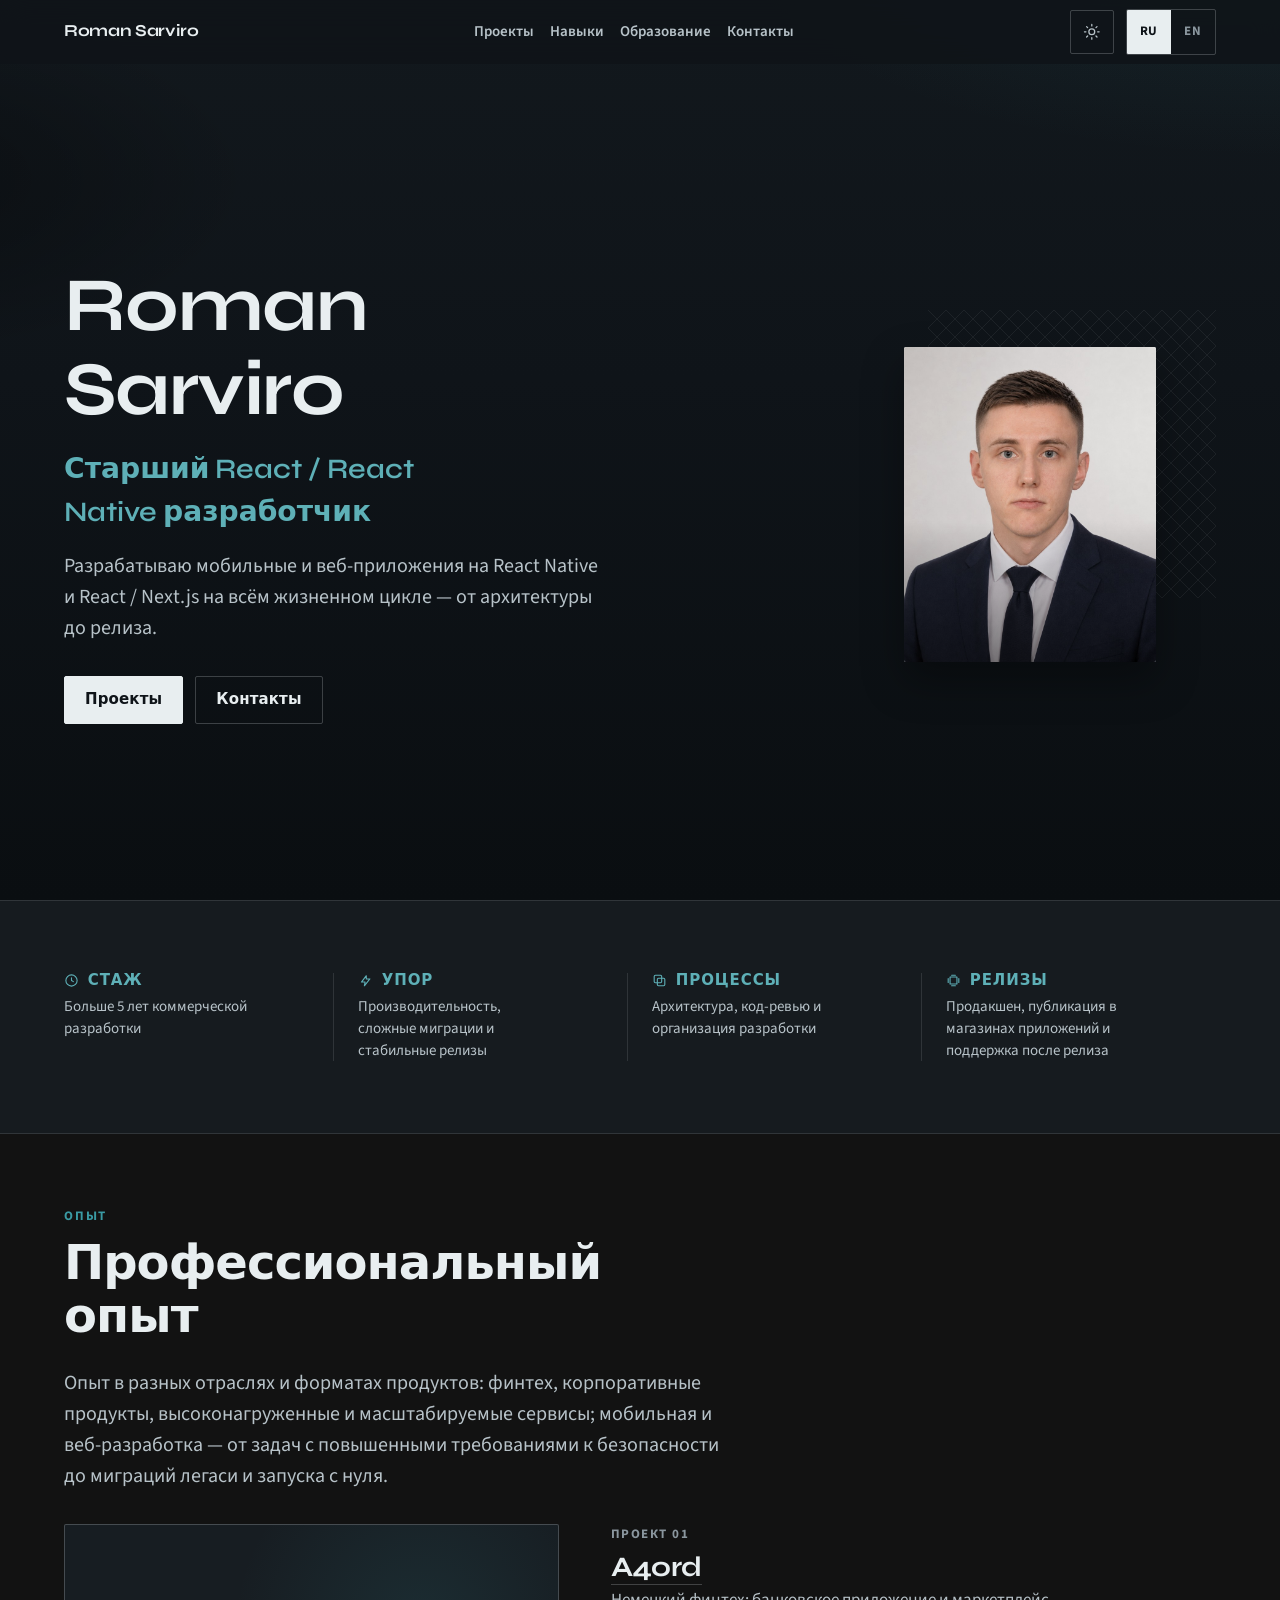
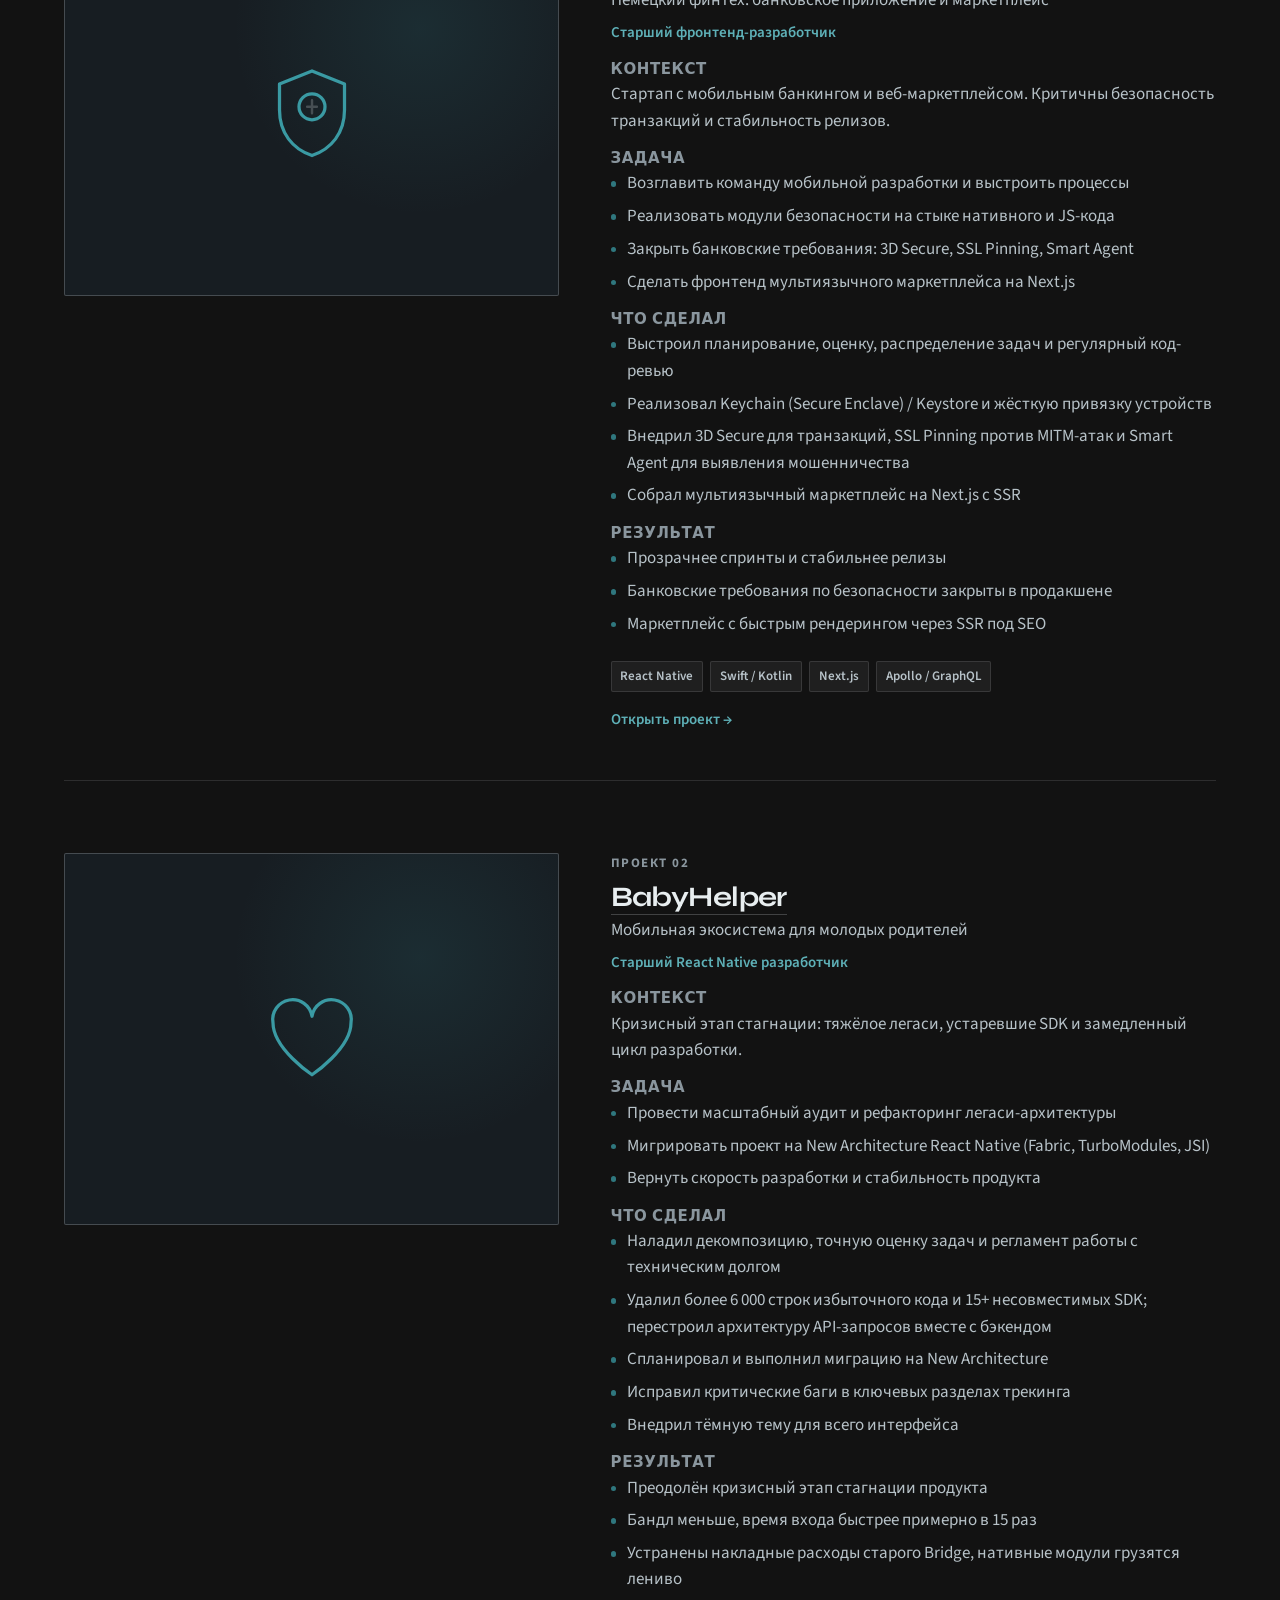
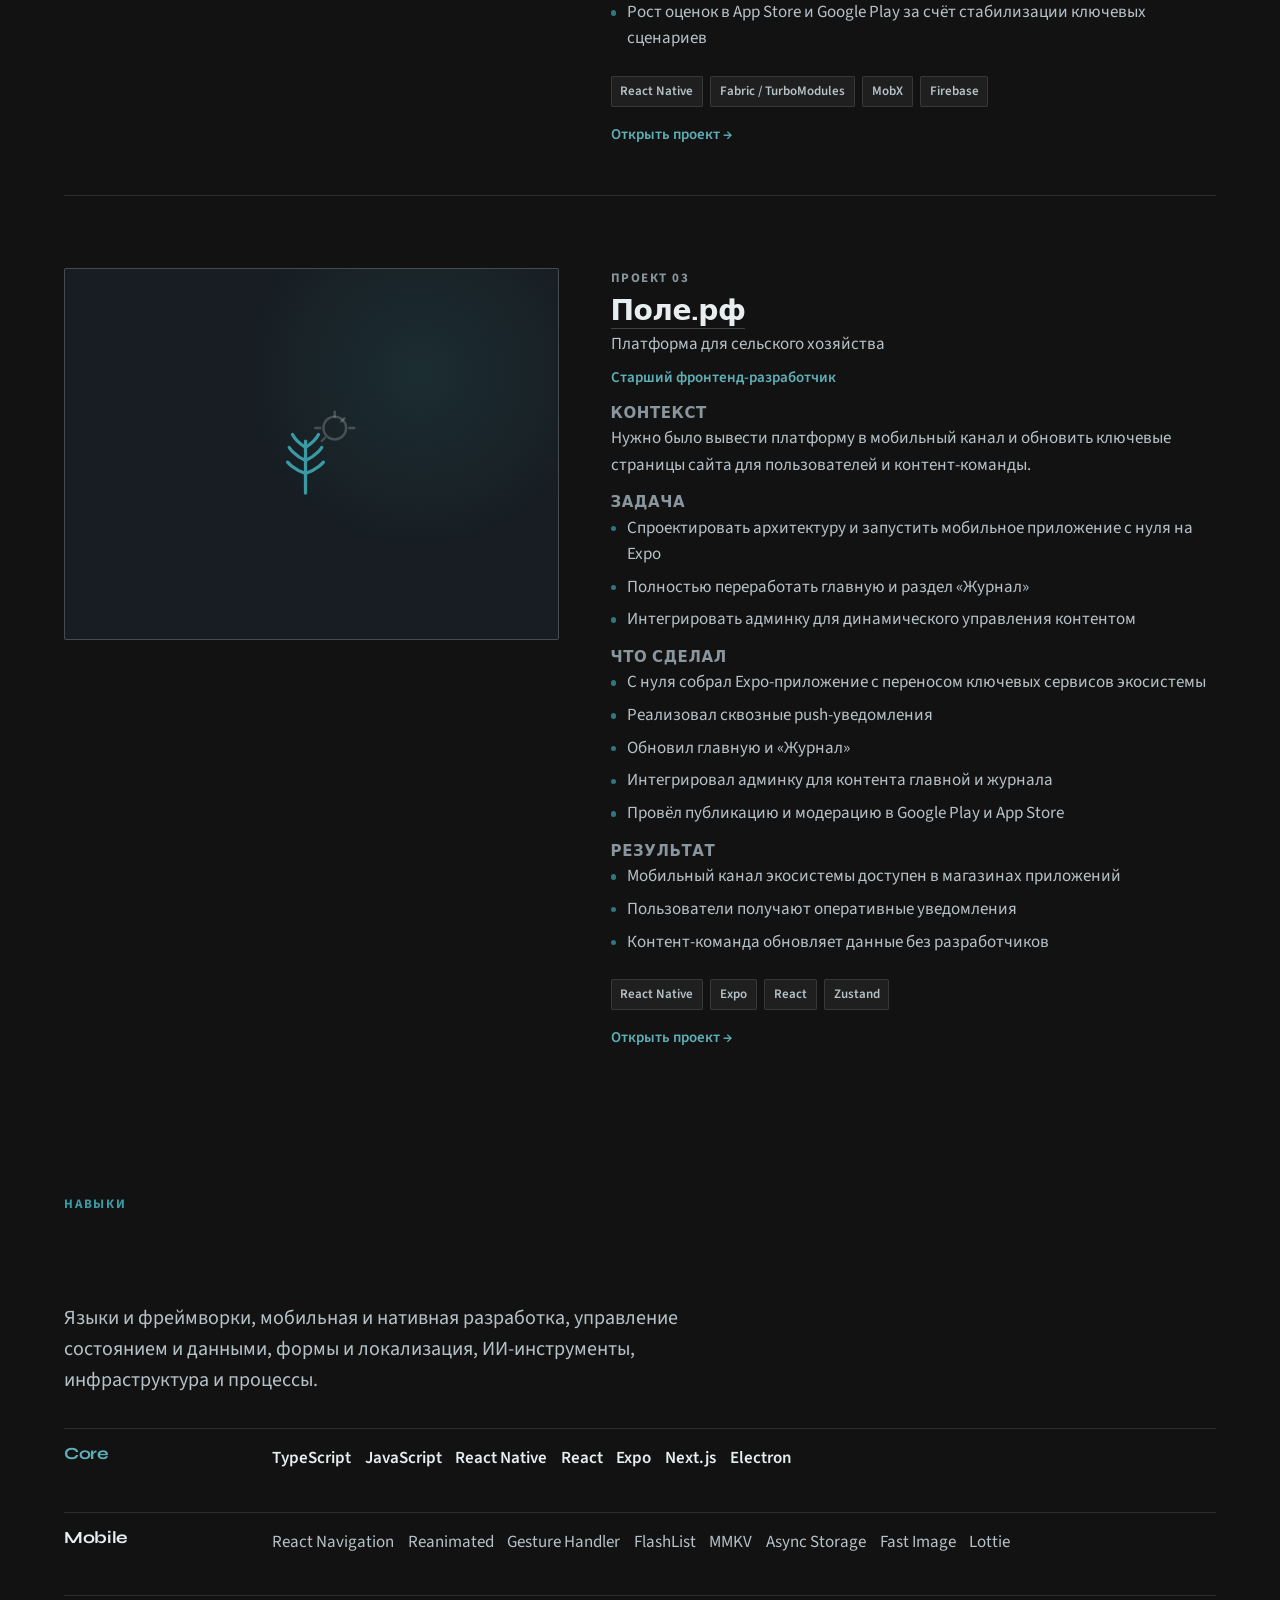
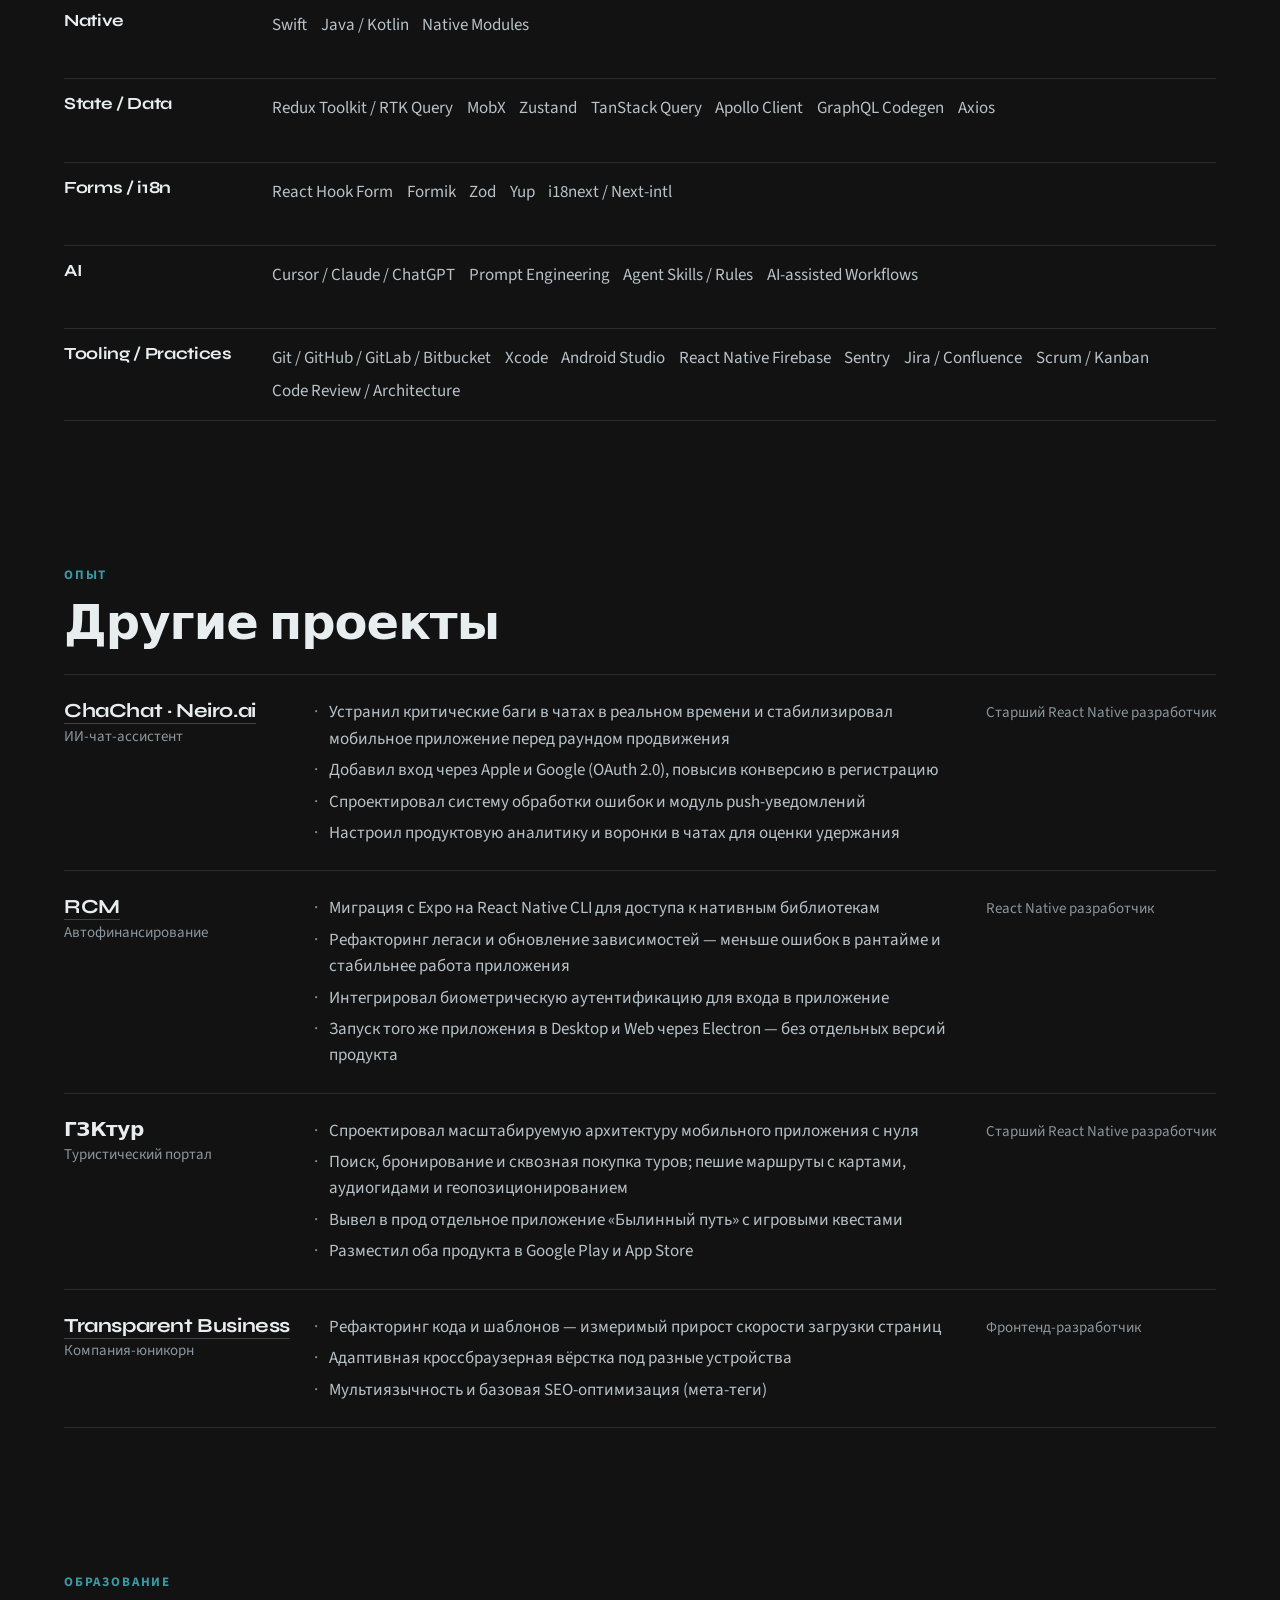
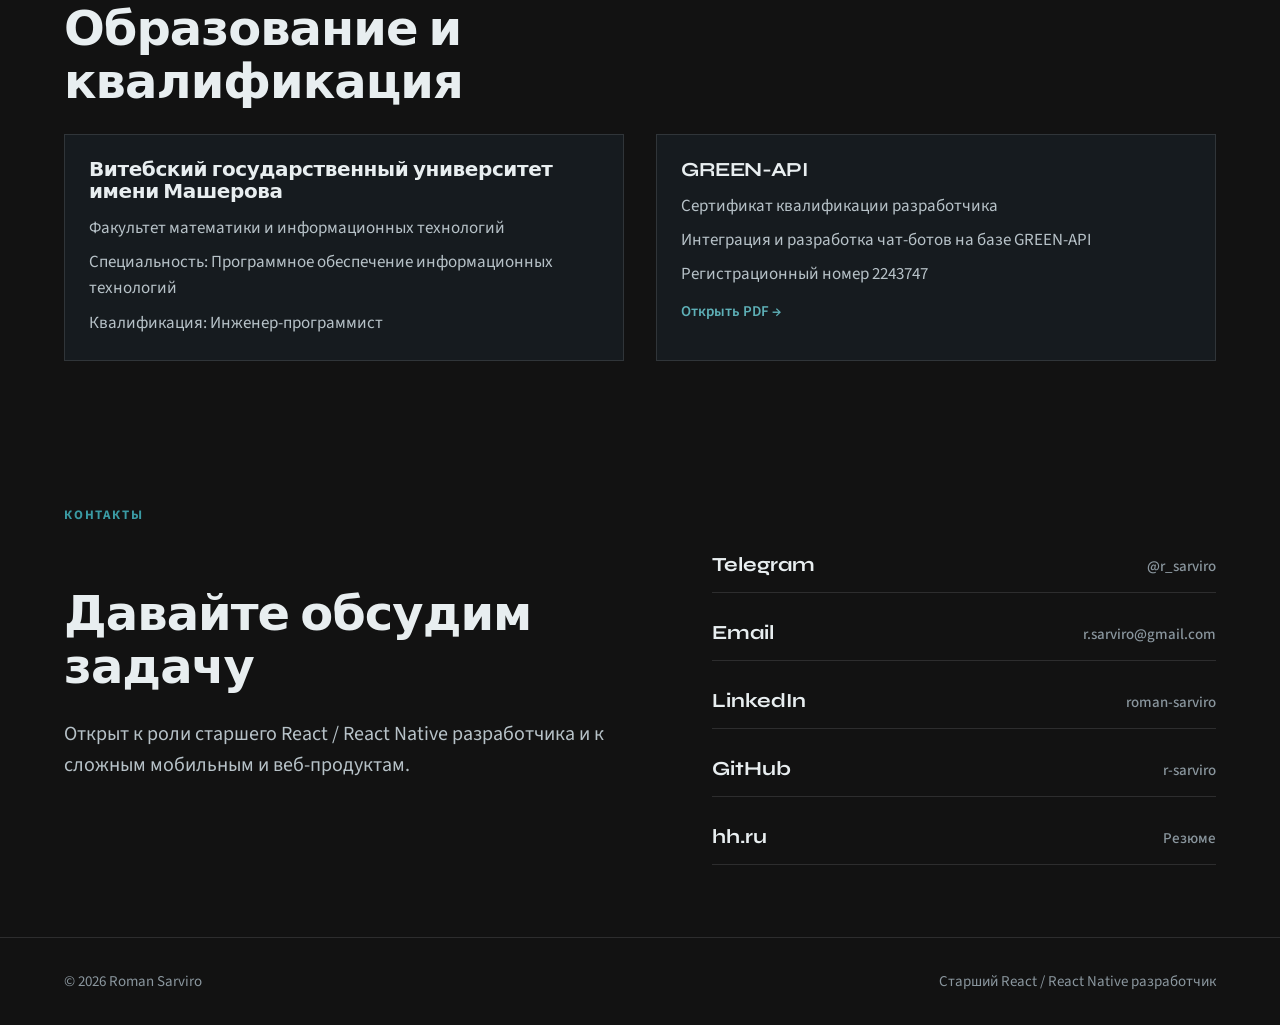
==== commit 1ad71ff3: "Standardize breakpoints and refresh portfolio copy. Align responsive thresholds to 425/768/1024, har" ====
--- a/index.html
+++ b/index.html
@@ -48,7 +48,7 @@
       <a class="brand" href="#top">Roman Sarviro</a>
       <nav class="nav" id="site-nav" data-nav aria-label="Основная навигация">
         <ul class="nav-list">
-          <li><a href="#work">Опыт</a></li>
+          <li><a href="#work">Проекты</a></li>
           <li><a href="#expertise">Навыки</a></li>
           <li><a href="#credentials">Образование</a></li>
           <li><a href="#contact">Контакты</a></li>
@@ -104,8 +104,8 @@
           на всём жизненном цикле — от архитектуры до релиза.
         </p>
         <div class="hero-actions">
-          <a class="btn btn-primary" href="#work">Опыт</a>
-          <a class="btn btn-ghost" href="#contact">Связаться</a>
+          <a class="btn btn-primary" href="#work">Проекты</a>
+          <a class="btn btn-ghost" href="#contact">Контакты</a>
         </div>
       </div>
       <div class="hero-media">
@@ -225,7 +225,7 @@
               </div>
             </div>
             <div class="tech-row" aria-label="Технологии">
-              <span>React Native</span><span>Swift</span><span>Kotlin</span><span>Apollo / GraphQL</span><span>Next.js</span><span>Sentry</span>
+              <span>React Native</span><span>Swift / Kotlin</span><span>Next.js</span><span>Apollo / GraphQL</span>
             </div>
             <a class="case-link" href="https://a4ord.de/" target="_blank" rel="noopener noreferrer">Открыть проект →</a>
           </div>
@@ -278,7 +278,7 @@
               </div>
             </div>
             <div class="tech-row" aria-label="Технологии">
-              <span>React Native</span><span>MobX</span><span>FlashList</span><span>MMKV</span><span>Reanimated</span><span>Firebase</span><span>Fabric / TurboModules</span>
+              <span>React Native</span><span>Fabric / TurboModules</span><span>MobX</span><span>Firebase</span>
             </div>
             <a class="case-link" href="https://babyhelper.ru/" target="_blank" rel="noopener noreferrer">Открыть проект →</a>
           </div>
@@ -337,7 +337,7 @@
               </div>
             </div>
             <div class="tech-row" aria-label="Технологии">
-              <span>Expo</span><span>React Native</span><span>Zustand</span><span>TanStack Query</span><span>React</span><span>Firebase</span>
+              <span>React Native</span><span>Expo</span><span>React</span><span>Zustand</span>
             </div>
             <a class="case-link" href="https://xn--e1alid.xn--p1ai/" target="_blank" rel="noopener noreferrer">Открыть проект →</a>
           </div>
@@ -349,8 +349,8 @@
       <p class="section-label reveal">Навыки</p>
       <h2 class="section-title reveal" id="expertise-title">Технические навыки</h2>
       <p class="section-lead reveal">
-        Языки и фреймворки, управление состоянием и данными, нативная разработка,
-        инструменты и экосистема, инфраструктура и процессы.
+        Языки и фреймворки, мобильная и нативная разработка, управление состоянием
+        и данными, формы и локализация, ИИ-инструменты, инфраструктура и процессы.
       </p>
 
       <div class="expertise-grid reveal">
@@ -359,20 +359,22 @@
           <ul>
             <li>TypeScript</li>
             <li>JavaScript</li>
+            <li>React Native</li>
             <li>React</li>
-            <li>React Native</li>
             <li>Expo</li>
             <li>Next.js</li>
+            <li>Electron</li>
           </ul>
         </div>
         <div class="expertise-group">
           <h3>Mobile</h3>
           <ul>
             <li>React Navigation</li>
+            <li>Reanimated</li>
+            <li>Gesture Handler</li>
             <li>FlashList</li>
             <li>MMKV</li>
-            <li>Reanimated</li>
-            <li>Gesture Handler</li>
+            <li>Async Storage</li>
             <li>Fast Image</li>
             <li>Lottie</li>
           </ul>
@@ -382,13 +384,11 @@
           <ul>
             <li>Swift</li>
             <li>Java / Kotlin</li>
-            <li>Xcode</li>
-            <li>Android Studio</li>
             <li>Native Modules</li>
           </ul>
         </div>
         <div class="expertise-group">
-          <h3>State &amp; Data</h3>
+          <h3>State / Data</h3>
           <ul>
             <li>Redux Toolkit / RTK Query</li>
             <li>MobX</li>
@@ -396,17 +396,39 @@
             <li>TanStack Query</li>
             <li>Apollo Client</li>
             <li>GraphQL Codegen</li>
+            <li>Axios</li>
           </ul>
         </div>
         <div class="expertise-group">
-          <h3>Tooling &amp; practices</h3>
+          <h3>Forms / i18n</h3>
+          <ul>
+            <li>React Hook Form</li>
+            <li>Formik</li>
+            <li>Zod</li>
+            <li>Yup</li>
+            <li>i18next / Next-intl</li>
+          </ul>
+        </div>
+        <div class="expertise-group">
+          <h3>AI</h3>
+          <ul>
+            <li>Cursor / Claude / ChatGPT</li>
+            <li>Prompt Engineering</li>
+            <li>Agent Skills / Rules</li>
+            <li>AI-assisted Workflows</li>
+          </ul>
+        </div>
+        <div class="expertise-group">
+          <h3>Tooling / Practices</h3>
           <ul>
             <li>Git / GitHub / GitLab / Bitbucket</li>
+            <li>Xcode</li>
+            <li>Android Studio</li>
+            <li>React Native Firebase</li>
             <li>Sentry</li>
-            <li>React Native Firebase</li>
             <li>Jira / Confluence</li>
             <li>Scrum / Kanban</li>
-            <li>Код-ревью и архитектура</li>
+            <li>Code Review / Architecture</li>
           </ul>
         </div>
       </div>
--- a/css/tokens.css
+++ b/css/tokens.css
@@ -84,5 +84,5 @@
   --text-3xl: clamp(2.75rem, 7vw, 4.75rem);
 
   --ease: cubic-bezier(0.22, 1, 0.36, 1);
-  --header-h: 4rem;
+  --header-h: calc(4rem + env(safe-area-inset-top, 0px));
 }
--- a/css/base.css
+++ b/css/base.css
@@ -41,6 +41,17 @@
   -webkit-font-smoothing: antialiased;
   text-rendering: optimizeLegibility;
   transition: color 0.25s var(--ease), background 0.25s var(--ease);
+}
+
+@media (max-width: 1024px) {
+  body {
+    background-attachment: scroll;
+  }
+}
+
+body.nav-open {
+  overflow-x: clip;
+  overflow-y: hidden;
 }
 
 img {
--- a/css/layout.css
+++ b/css/layout.css
@@ -3,6 +3,7 @@
   top: 0;
   z-index: 100;
   height: var(--header-h);
+  padding-top: env(safe-area-inset-top, 0px);
   display: flex;
   align-items: center;
   backdrop-filter: blur(14px);
@@ -78,7 +79,12 @@
 }
 
 .locale-switch a {
-  padding: 0.35rem 0.65rem;
+  display: inline-flex;
+  align-items: center;
+  justify-content: center;
+  min-width: 44px;
+  min-height: 44px;
+  padding: 0 0.75rem;
   font-size: var(--text-xs);
   font-weight: 700;
   letter-spacing: 0.04em;
@@ -95,8 +101,8 @@
 .theme-toggle {
   display: inline-grid;
   place-items: center;
-  width: 2.35rem;
-  height: 2.35rem;
+  width: 44px;
+  height: 44px;
   border: 1px solid var(--line-strong);
   border-radius: var(--radius-sm);
   color: var(--ink-soft);
@@ -142,8 +148,8 @@
   justify-content: center;
   align-items: center;
   gap: 4px;
-  width: 2.5rem;
-  height: 2.5rem;
+  width: 44px;
+  height: 44px;
   border: 1px solid var(--line-strong);
   border-radius: var(--radius-sm);
   color: var(--ink-soft);
@@ -206,6 +212,7 @@
   font-size: var(--text-2xl);
   max-width: 18ch;
   margin-bottom: var(--space-5);
+  overflow-wrap: anywhere;
 }
 
 .section-lead {
@@ -256,7 +263,28 @@
   font-size: var(--text-sm);
 }
 
-@media (max-width: 860px) {
+@media (max-width: 425px) {
+  .brand {
+    white-space: nowrap;
+    font-size: 0.95rem;
+  }
+
+  .section-title {
+    font-size: clamp(1.625rem, 8vw, 2rem);
+  }
+
+  /* One cell: only the alternate locale (tap to switch) */
+  .locale-switch a[aria-current="page"] {
+    display: none;
+  }
+
+  .locale-switch a:not([aria-current="page"]) {
+    background: var(--ink);
+    color: var(--paper);
+  }
+}
+
+@media (max-width: 768px) {
   .nav-toggle {
     display: inline-flex;
   }
--- a/css/components.css
+++ b/css/components.css
@@ -699,7 +699,7 @@
   color: var(--muted);
 }
 
-@media (max-width: 960px) {
+@media (max-width: 1024px) {
   .hero {
     grid-template-columns: 1fr;
     min-height: auto;
@@ -709,8 +709,8 @@
   }
 
   .hero-media {
-    justify-self: start;
-    width: min(100%, 18rem);
+    justify-self: center;
+    width: min(100%, 20rem);
     order: -1;
     padding-top: 1rem;
     padding-right: 1rem;
@@ -765,7 +765,7 @@
   }
 }
 
-@media (max-width: 560px) {
+@media (max-width: 768px) {
   .snapshot-grid {
     grid-template-columns: 1fr;
   }
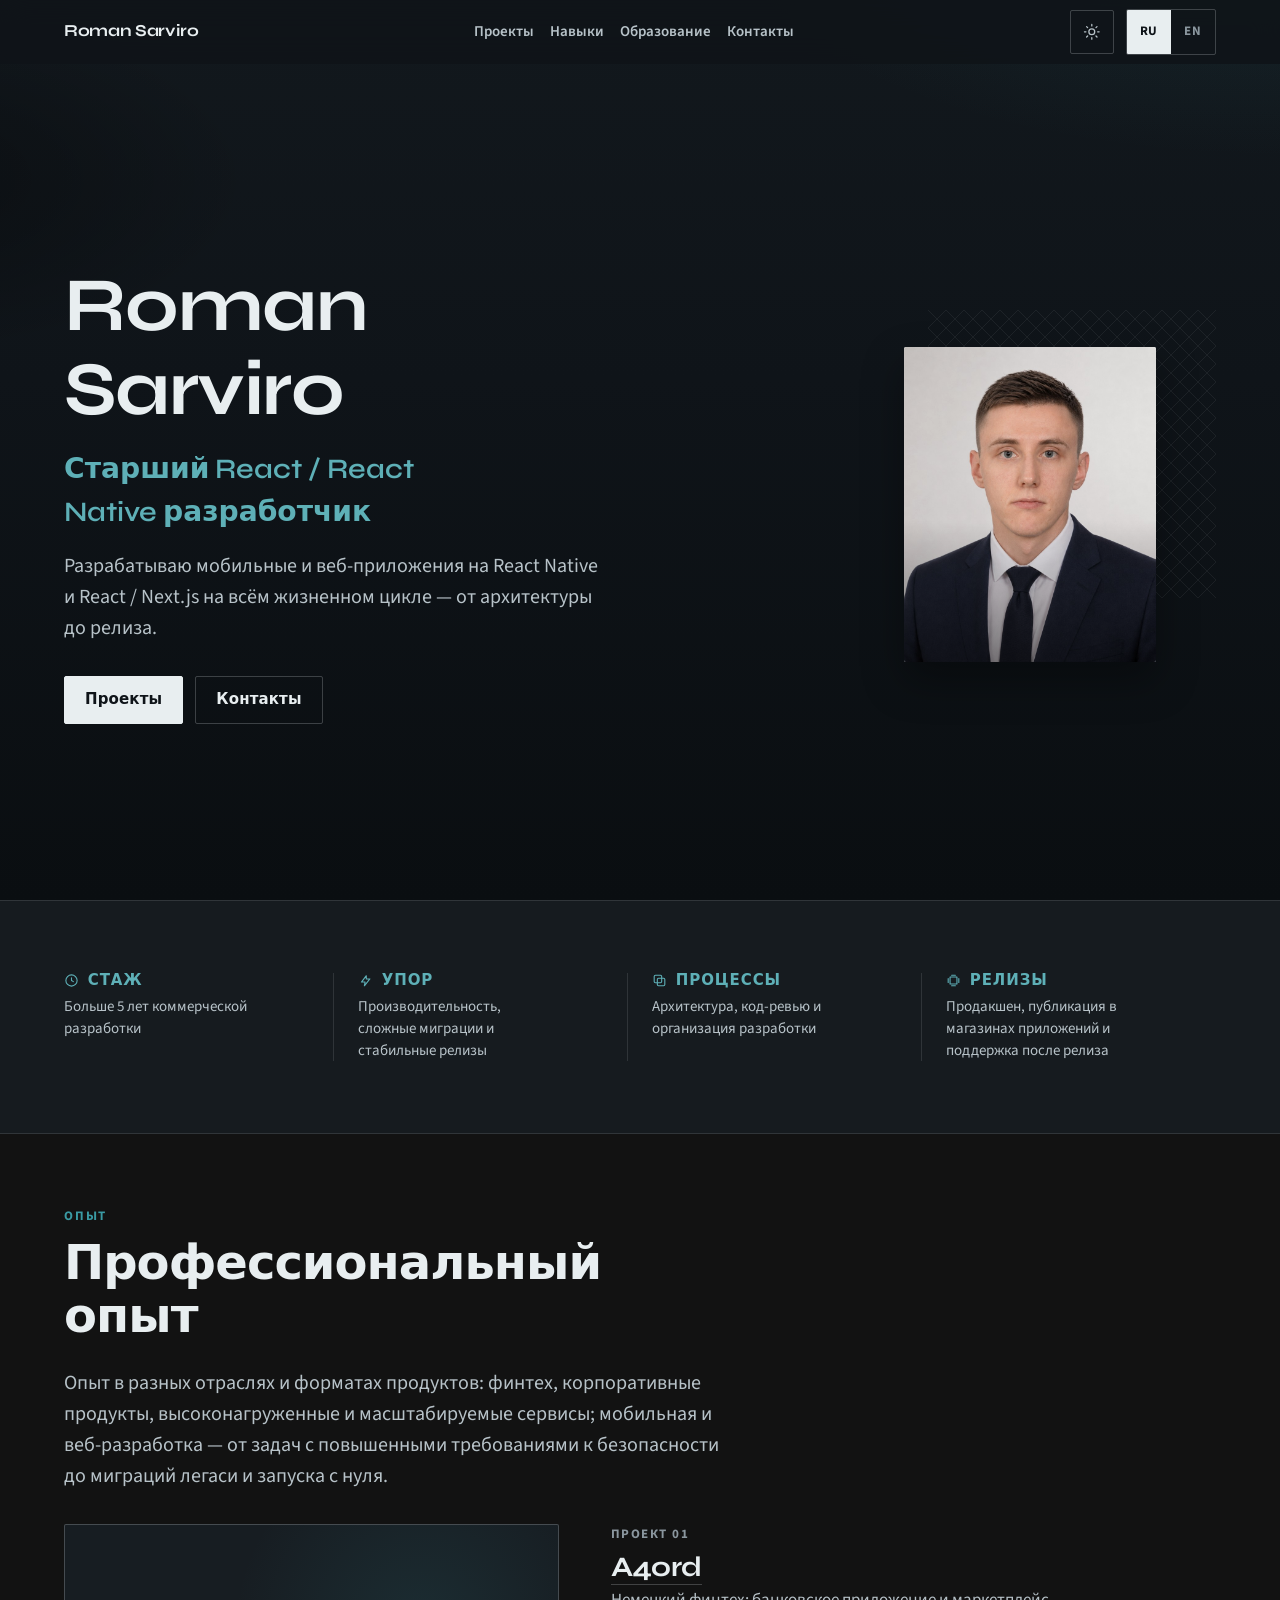
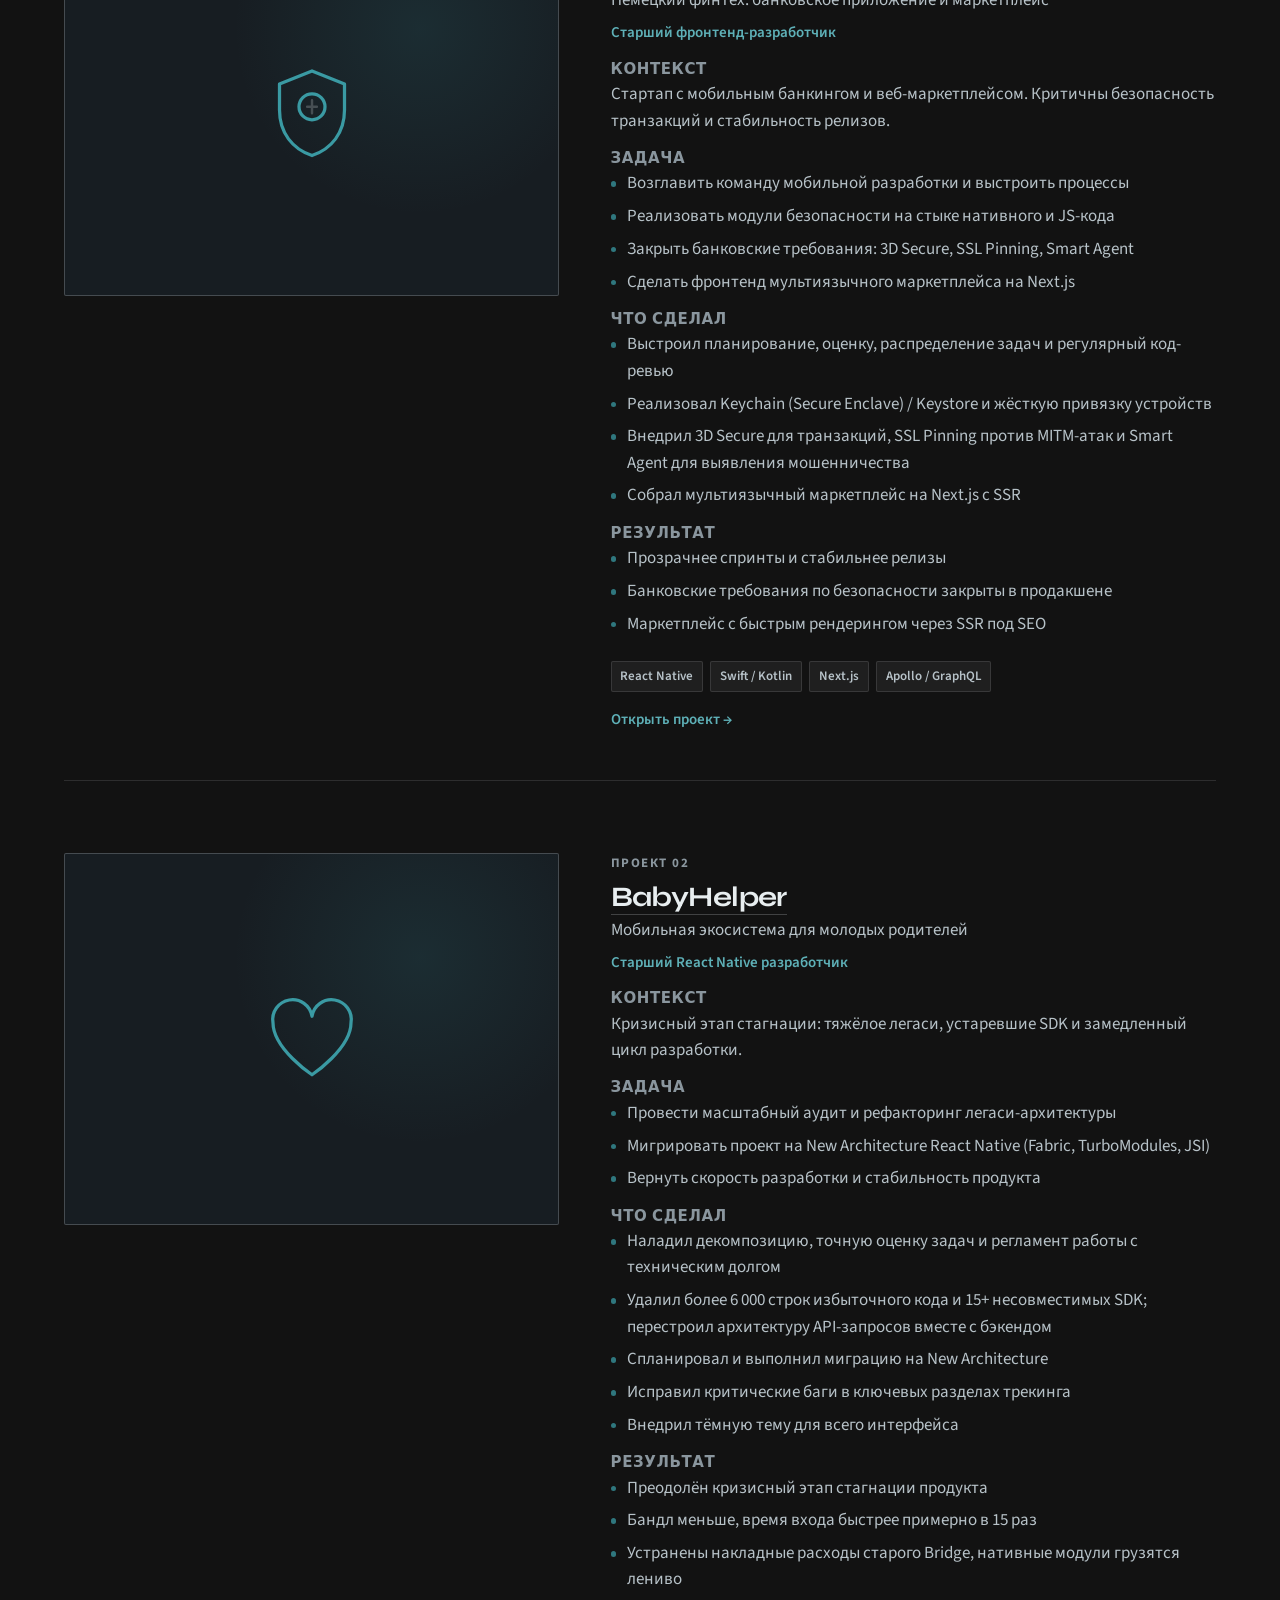
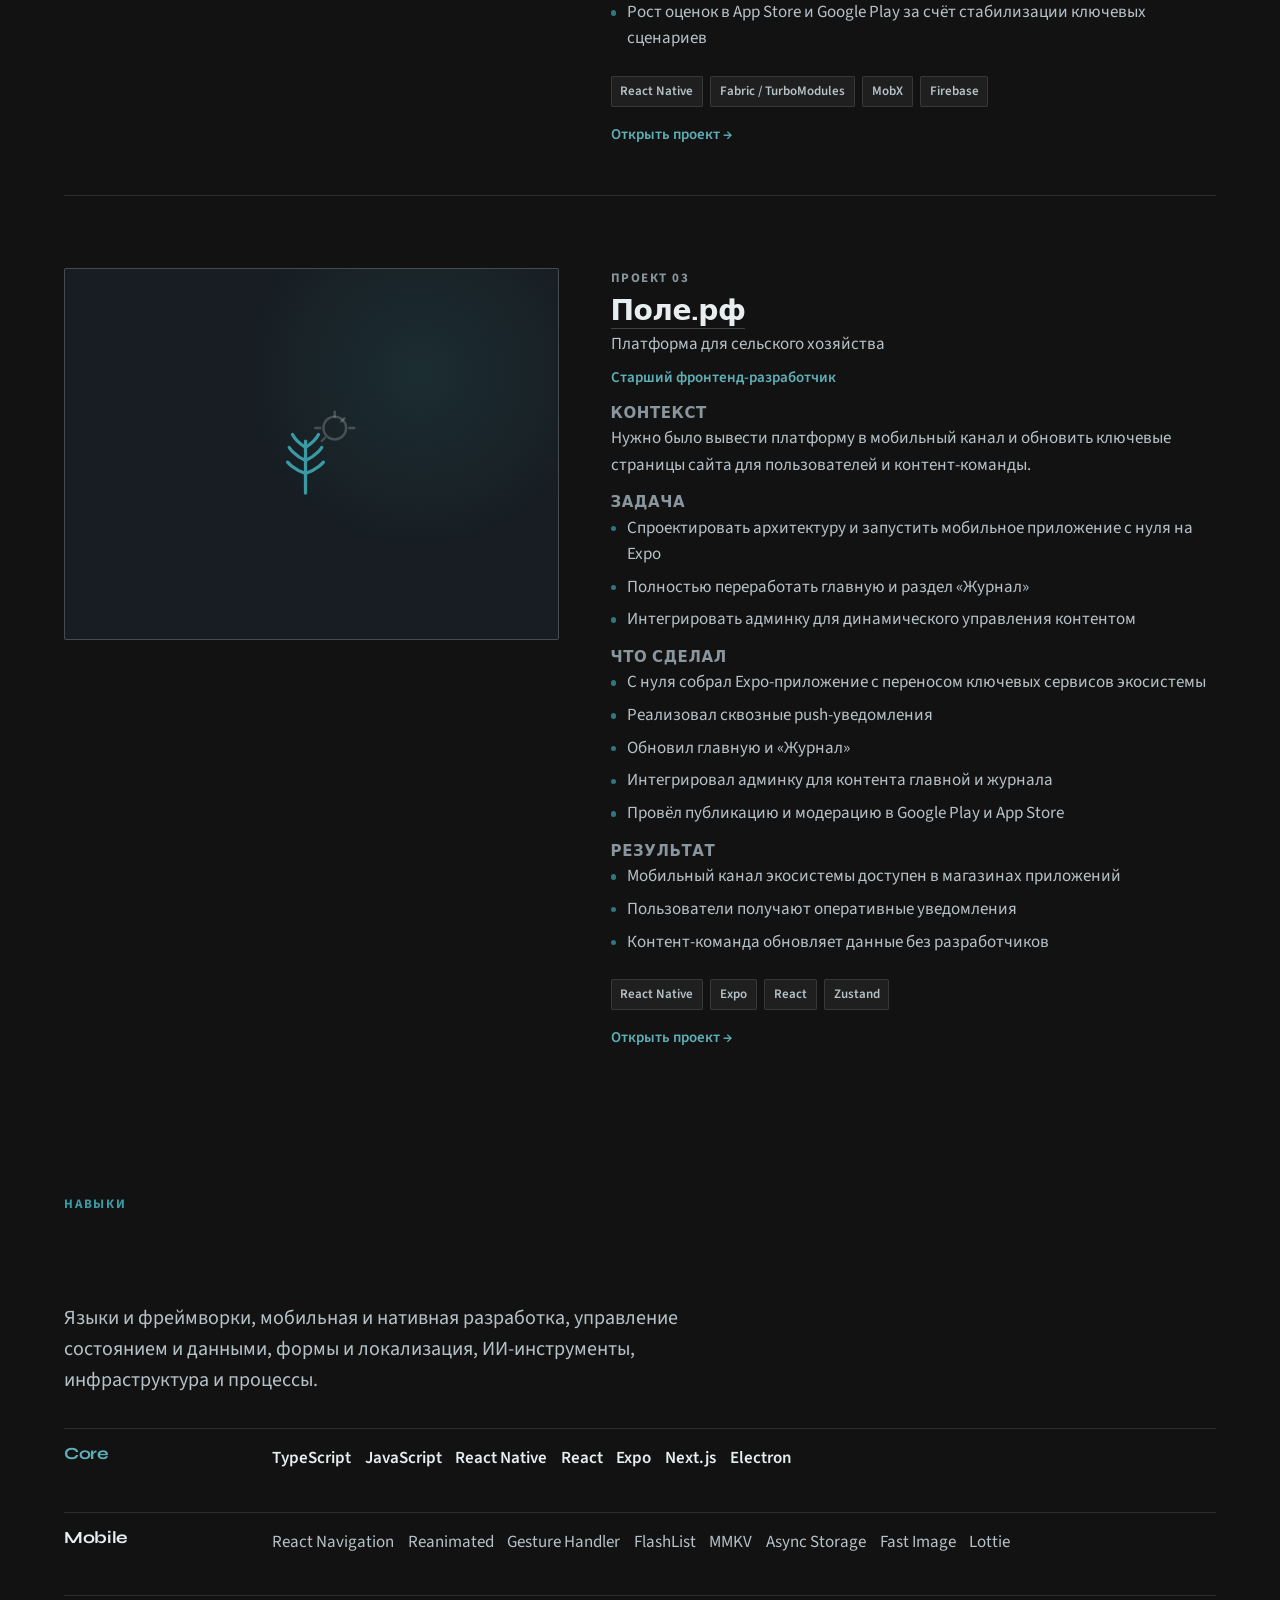
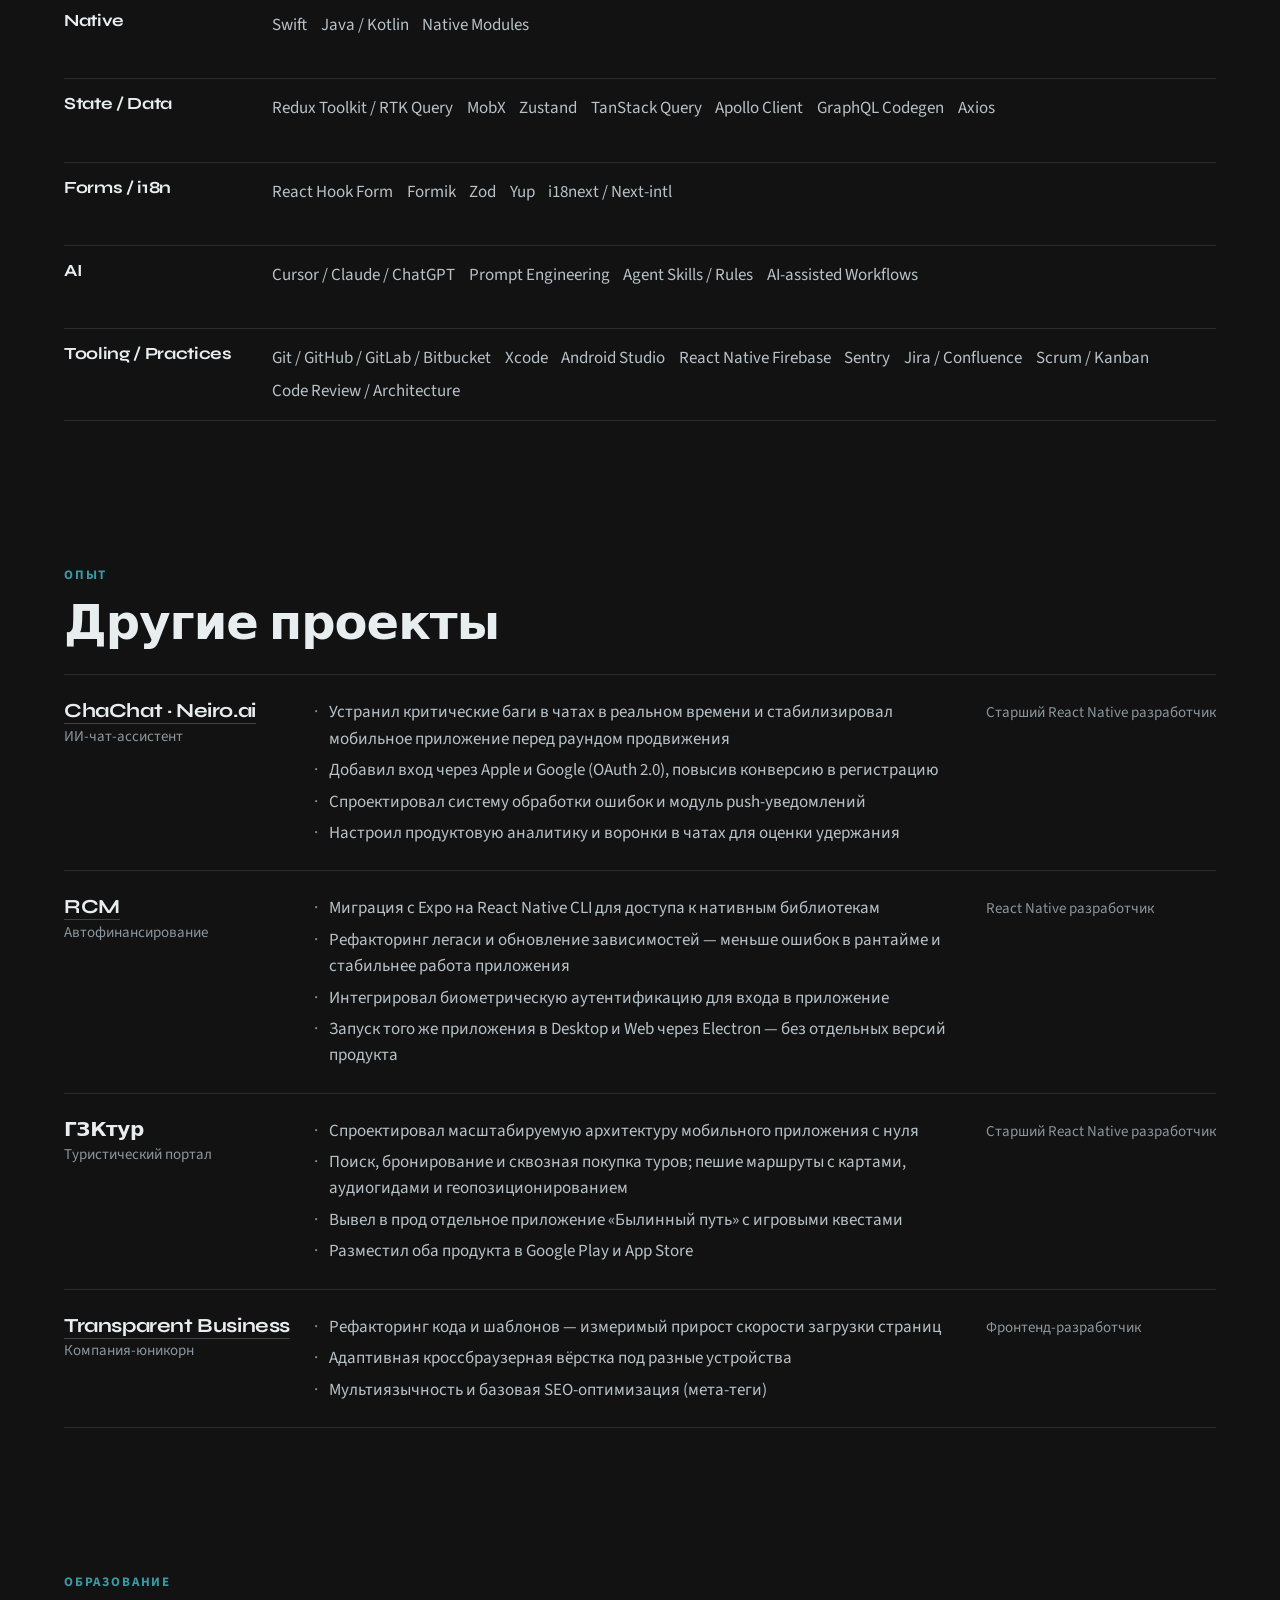
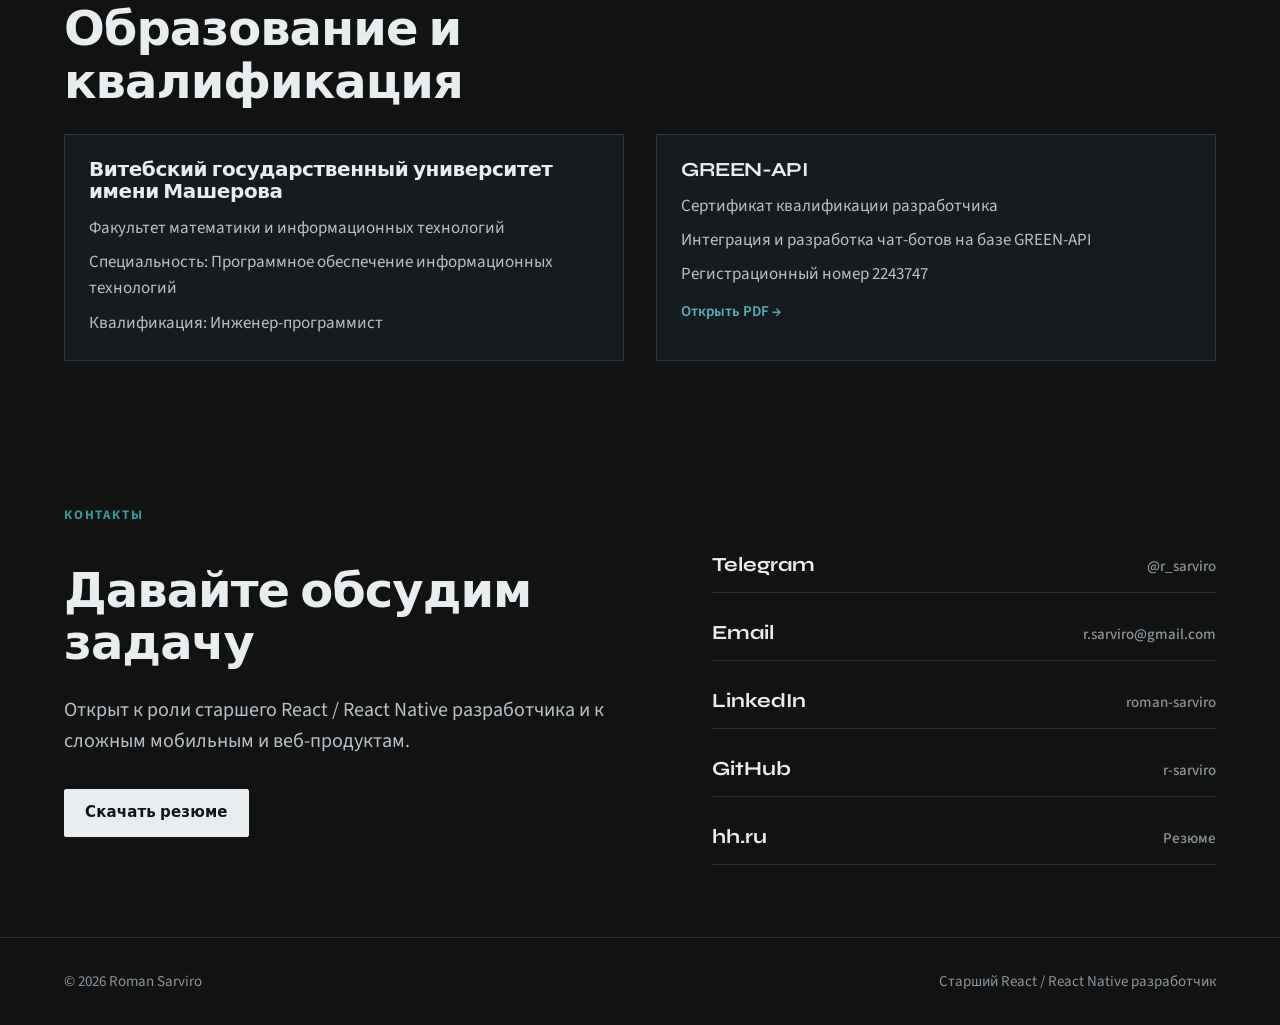
==== commit ed93d7c8: "Add resume PDF download and mobile share in Contact." ====
--- a/index.html
+++ b/index.html
@@ -528,6 +528,27 @@
         <div>
           <h2 class="section-title reveal" id="contact-title">Давайте обсудим задачу</h2>
           <p class="section-lead reveal">Открыт к роли старшего React / React Native разработчика и к сложным мобильным и веб-продуктам.</p>
+          <div class="contact-resume reveal">
+            <a
+              class="btn btn-primary"
+              href="./assets/resume-ru.pdf"
+              download="Roman-Sarviro-Resume-RU.pdf"
+              data-resume-download
+            >
+              Скачать резюме
+            </a>
+            <button
+              type="button"
+              class="btn btn-ghost"
+              data-share-resume
+              data-share-url="./assets/resume-ru.pdf"
+              data-share-filename="Roman-Sarviro-Resume-RU.pdf"
+              data-share-title="Roman Sarviro — Резюме"
+              data-share-text="Резюме Романа Сарвиро (PDF)"
+            >
+              Поделиться резюме
+            </button>
+          </div>
         </div>
         <ul class="contact-links reveal">
           <li><a href="https://t.me/r_sarviro">Telegram <span>@r_sarviro</span></a></li>
--- a/css/components.css
+++ b/css/components.css
@@ -666,6 +666,12 @@
   align-items: center;
 }
 
+.contact-resume {
+  display: flex;
+  flex-wrap: wrap;
+  gap: var(--space-3);
+}
+
 .contact-links {
   list-style: none;
   display: grid;
@@ -781,7 +787,8 @@
     padding-bottom: 0;
   }
 
-  .hero-actions {
+  .hero-actions,
+  .contact-resume {
     flex-direction: column;
     align-items: stretch;
   }
